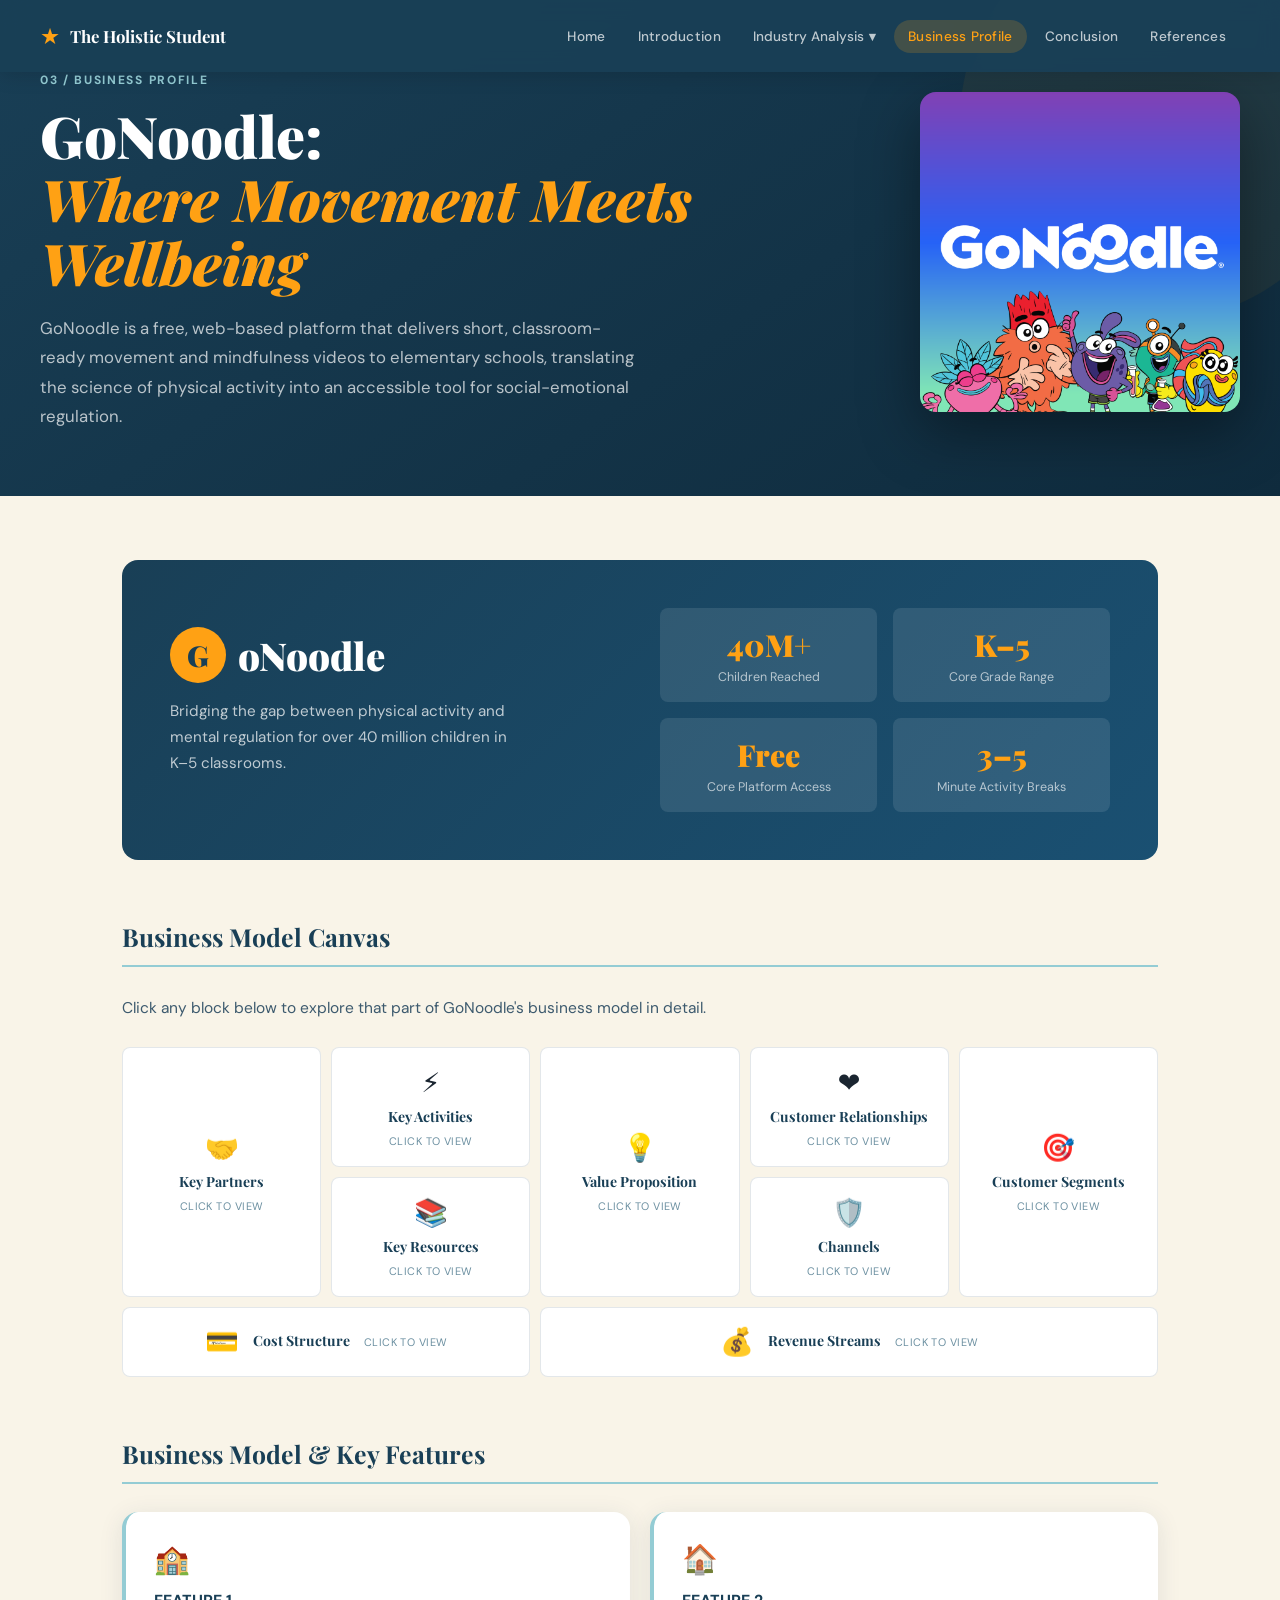
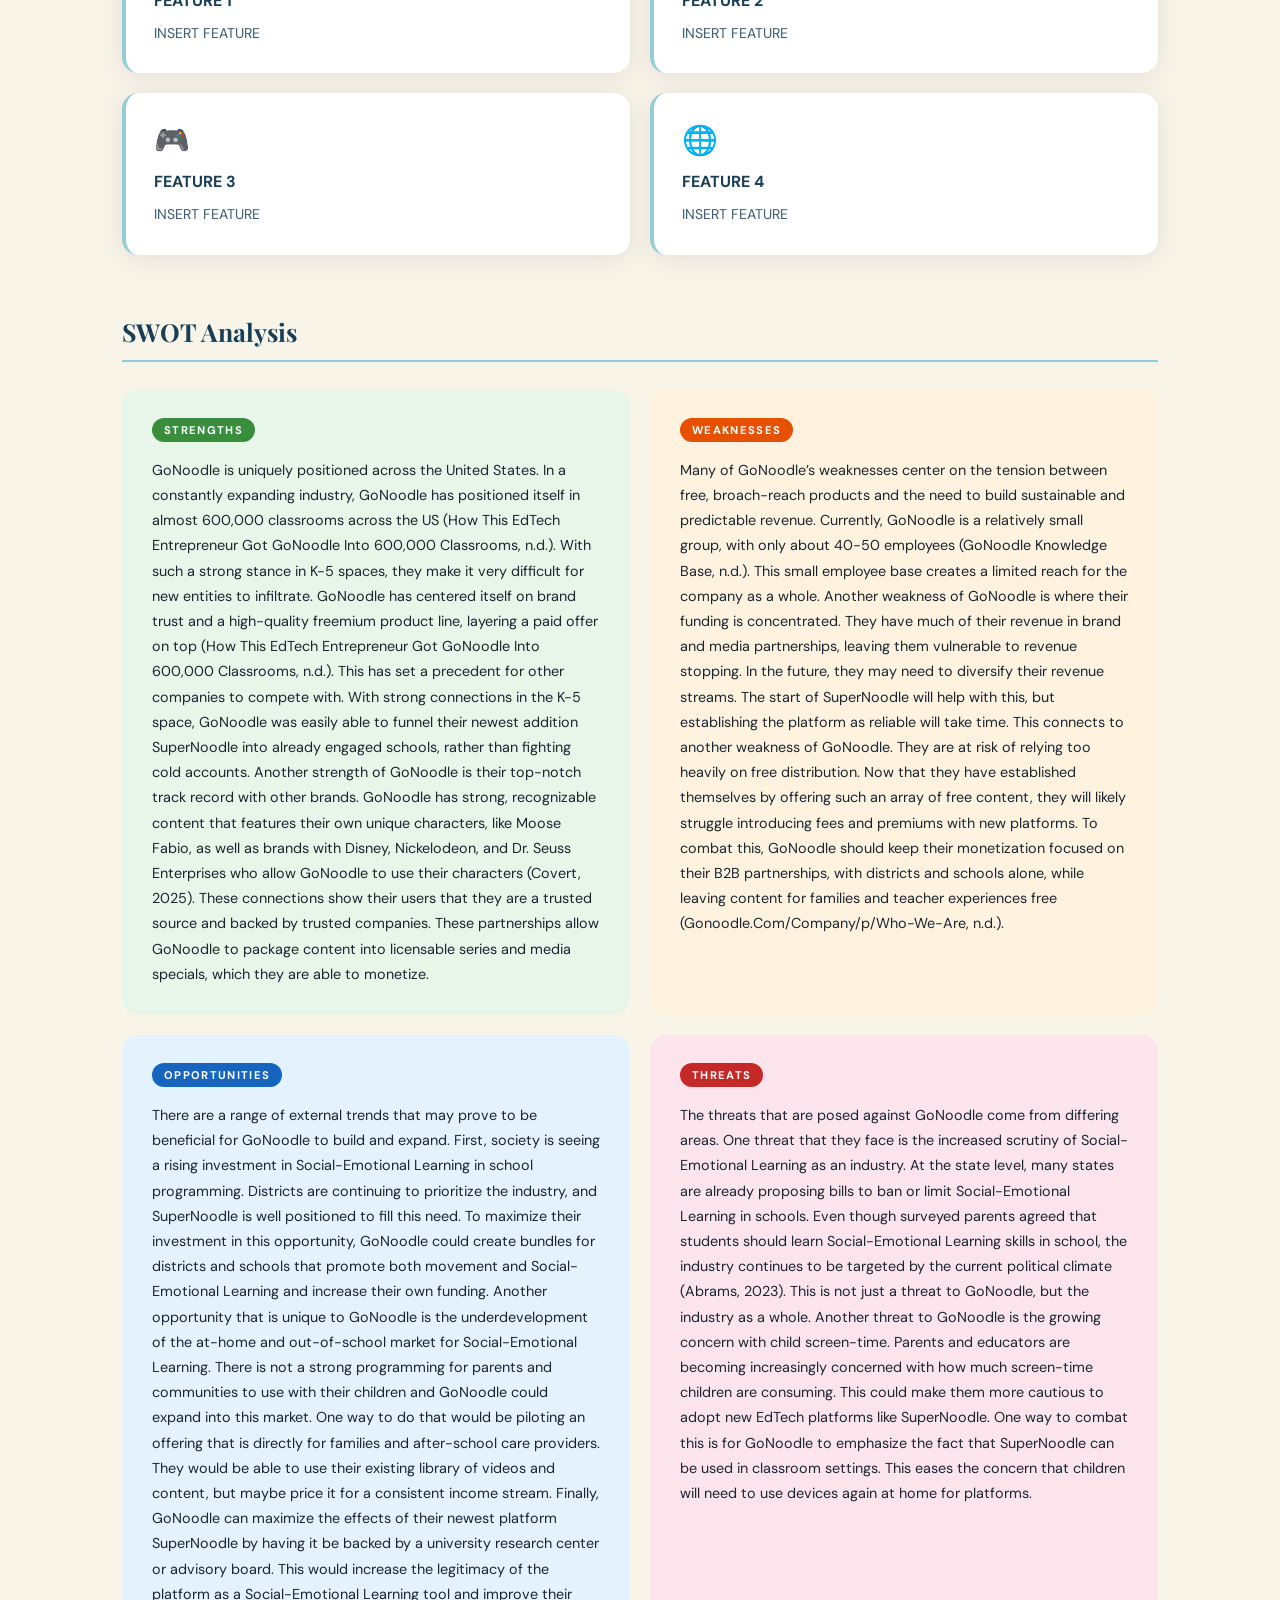
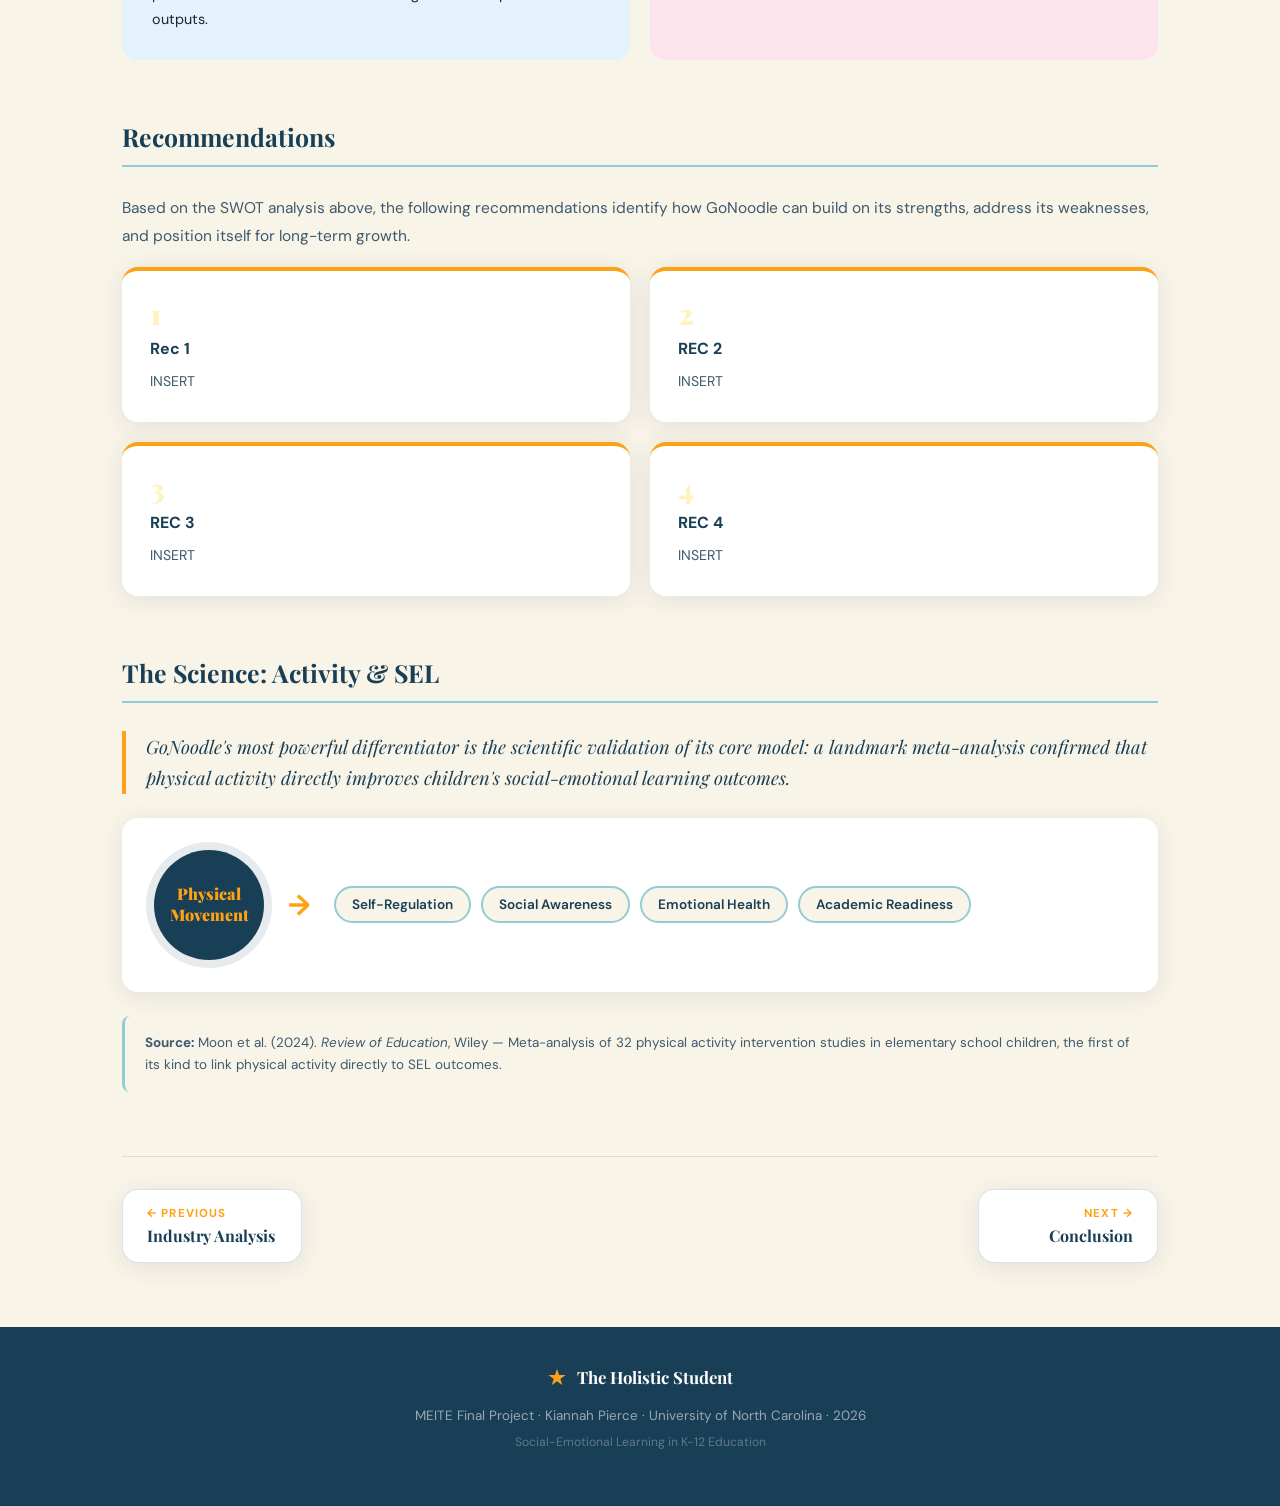
==== business.html @ e66a17e5 "Update business.html" ====
<!DOCTYPE html>
<html lang="en">
<head>
  <meta charset="UTF-8" />
  <meta name="viewport" content="width=device-width, initial-scale=1.0" />
  <title>Business Profile | The Holistic Student</title>
  <link href="https://fonts.googleapis.com/css2?family=Playfair+Display:ital,wght@0,400;0,700;0,900;1,400&family=DM+Sans:wght@300;400;500;600&display=swap" rel="stylesheet" />
  <style>
*,*::before,*::after{box-sizing:border-box;margin:0;padding:0}
:root{
  --navy:#193f56;--gold:#ffa114;--teal:#94ccd4;--cream:#fef2c1;
  --white:#ffffff;--offwhite:#f9f4e8;--dark-text:#1a2530;
  --mid-text:#3d5a6e;--light-text:#6b8fa0;
  --font-display:'Playfair Display',Georgia,serif;
  --font-body:'DM Sans',system-ui,sans-serif;
  --radius:16px;--radius-sm:8px;--nav-h:72px;
  --shadow:0 4px 24px rgba(25,63,86,.10);
  --shadow-lg:0 12px 48px rgba(25,63,86,.18);
}
html{scroll-behavior:smooth}
body{font-family:var(--font-body);color:var(--dark-text);background:var(--offwhite);overflow-x:hidden}
/* NAVBAR */
.navbar{position:fixed;top:0;left:0;right:0;z-index:1000;height:var(--nav-h);display:flex;align-items:center;justify-content:space-between;padding:0 40px;background:rgba(25,63,86,.97);backdrop-filter:blur(10px);box-shadow:0 2px 20px rgba(0,0,0,.15);transition:box-shadow .3s}
.nav-logo{display:flex;align-items:center;gap:10px;text-decoration:none;color:var(--white);flex-shrink:0}
.logo-icon{font-size:1.4rem;color:var(--gold)}
.logo-text{font-family:var(--font-display);font-size:1.05rem;font-weight:700}
.nav-links{list-style:none;display:flex;align-items:center;gap:4px}
.nav-link{display:block;padding:8px 14px;border-radius:50px;color:rgba(255,255,255,.72);text-decoration:none;font-size:.85rem;font-weight:500;letter-spacing:.02em;transition:all .22s;white-space:nowrap}
.nav-link:hover,.nav-link.active{color:var(--gold);background:rgba(255,161,20,.18)}
.hamburger{display:none;flex-direction:column;gap:5px;background:none;border:none;cursor:pointer;padding:4px}
.hamburger span{display:block;width:24px;height:2px;background:var(--white);border-radius:2px;transition:.3s}
/* DROPDOWN */
.nav-item-dropdown{position:relative}
.nav-link-dropdown{display:flex;align-items:center;gap:5px;padding:8px 14px;border-radius:50px;color:rgba(255,255,255,.72);text-decoration:none;font-size:.85rem;font-weight:500;cursor:pointer;transition:all .22s;user-select:none;white-space:nowrap;background:none;border:none;font-family:var(--font-body)}
.nav-link-dropdown:hover,.nav-item-dropdown:hover .nav-link-dropdown,.nav-link-dropdown.active{color:var(--gold);background:rgba(255,161,20,.18)}
.nav-chevron{display:inline-block;font-size:.6rem;transition:transform .25s}
.nav-item-dropdown:hover .nav-chevron,.nav-item-dropdown.open .nav-chevron{transform:rotate(180deg)}
.dropdown-menu{position:absolute;top:calc(100% + 8px);left:50%;transform:translateX(-50%) translateY(-6px);min-width:210px;background:#112d3f;border:1px solid rgba(255,255,255,.1);border-radius:var(--radius);box-shadow:0 16px 40px rgba(0,0,0,.35);padding:8px;opacity:0;visibility:hidden;pointer-events:none;transition:opacity .2s ease,transform .2s ease,visibility .2s;z-index:999}
.nav-item-dropdown:hover .dropdown-menu,.nav-item-dropdown.open .dropdown-menu{opacity:1;visibility:visible;pointer-events:auto;transform:translateX(-50%) translateY(0)}
.dropdown-menu::before{content:'';position:absolute;top:-6px;left:50%;transform:translateX(-50%);border-left:6px solid transparent;border-right:6px solid transparent;border-bottom:6px solid #112d3f}
.dropdown-link{display:flex;align-items:center;gap:10px;padding:10px 14px;border-radius:var(--radius-sm);color:rgba(255,255,255,.75);text-decoration:none;font-size:.84rem;font-weight:500;transition:all .18s}
.dropdown-link:hover,.dropdown-link.active{background:rgba(255,161,20,.15);color:var(--gold)}
.dd-icon{font-size:1rem;width:22px;text-align:center;flex-shrink:0}
.dd-desc{display:block;font-size:.72rem;color:rgba(255,255,255,.4);font-weight:400;margin-top:1px}
.dropdown-overview{border-bottom:1px solid rgba(255,255,255,.08);margin-bottom:4px;padding-bottom:4px}
/* BREADCRUMB & TABS */
.industry-breadcrumb{display:flex;align-items:center;gap:8px;background:rgba(255,255,255,.06);border-bottom:1px solid rgba(255,255,255,.1);padding:10px 40px;font-size:.78rem;color:rgba(255,255,255,.55);flex-wrap:wrap}
.industry-breadcrumb a{color:var(--teal);text-decoration:none;font-weight:500}
.industry-breadcrumb a:hover{color:var(--gold)}
.bc-sep{opacity:.4}.bc-current{color:var(--gold);font-weight:600}
.industry-tabs{background:var(--white);border-bottom:2px solid rgba(25,63,86,.08);padding:0 40px;display:flex;gap:0;overflow-x:auto}
.industry-tab{display:flex;align-items:center;gap:8px;padding:16px 20px;border-bottom:3px solid transparent;color:var(--mid-text);text-decoration:none;font-size:.88rem;font-weight:600;white-space:nowrap;transition:all .2s;margin-bottom:-2px}
.industry-tab:hover{color:var(--navy);border-bottom-color:var(--teal)}
.industry-tab.active{color:var(--navy);border-bottom-color:var(--gold)}
/* PAGE */
.page-wrapper{padding-top:var(--nav-h);min-height:100vh}
.container{max-width:1100px;margin:0 auto;padding:64px 32px}
/* TYPOGRAPHY */
.section-tag{display:inline-block;font-size:.74rem;font-weight:700;letter-spacing:.14em;text-transform:uppercase;color:var(--gold);margin-bottom:14px}
.section-title{font-family:var(--font-display);font-size:clamp(2rem,4vw,3rem);font-weight:900;line-height:1.15;color:var(--navy);margin-bottom:40px}
.section-header{margin-bottom:52px}
.subsection-title{margin:60px 0 28px;padding-bottom:12px;border-bottom:2px solid var(--teal)}
.subsection-title h3{font-family:var(--font-display);font-size:1.55rem;color:var(--navy)}
.lead-text{font-family:var(--font-display);font-size:1.15rem;font-style:italic;color:var(--navy);line-height:1.7;margin-bottom:24px;padding-left:20px;border-left:4px solid var(--gold)}
p{line-height:1.8;color:var(--mid-text);font-size:.97rem;margin-bottom:16px}
p strong{color:var(--navy)}
/* BUTTONS */
.btn{display:inline-block;padding:14px 32px;border-radius:50px;font-size:.9rem;font-weight:600;text-decoration:none;letter-spacing:.04em;transition:all .25s;cursor:pointer;border:none}
.btn-primary{background:var(--gold);color:var(--navy)}
.btn-primary:hover{background:#e8920f;transform:translateY(-2px);box-shadow:0 8px 24px rgba(255,161,20,.35)}
.btn-outline{background:transparent;color:var(--white);border:2px solid rgba(255,255,255,.45)}
.btn-outline:hover{background:rgba(255,255,255,.1);border-color:var(--white)}
/* PAGE HERO */
.page-hero{background:linear-gradient(145deg,var(--navy) 0%,#0f2b3d 100%);padding:72px 40px 64px;position:relative;overflow:hidden}
.page-hero::after{content:'';position:absolute;right:-80px;top:-80px;width:400px;height:400px;border-radius:50%;background:var(--gold);opacity:.06}
.page-hero .hero-inner{max-width:760px;position:relative}
.page-hero .hero-tag{font-size:.75rem;font-weight:700;letter-spacing:.14em;text-transform:uppercase;color:var(--teal);margin-bottom:16px;display:block}
.page-hero h1{font-family:var(--font-display);font-size:clamp(2.2rem,5vw,3.6rem);font-weight:900;color:var(--white);line-height:1.1;margin-bottom:20px}
.page-hero h1 em{color:var(--gold);font-style:italic}
.page-hero p{font-size:1.05rem;color:rgba(255,255,255,.7);line-height:1.75;max-width:600px;margin-bottom:0}
/* PAGE NAV */
.page-nav{display:flex;justify-content:space-between;align-items:center;border-top:1px solid rgba(25,63,86,.12);padding:32px 0 0;margin-top:64px;gap:16px;flex-wrap:wrap}
.page-nav-btn{display:flex;flex-direction:column;text-decoration:none;color:var(--navy);padding:16px 24px;border-radius:var(--radius);border:1px solid rgba(25,63,86,.15);background:var(--white);transition:all .25s;min-width:180px;box-shadow:var(--shadow)}
.page-nav-btn:hover{background:var(--cream);border-color:var(--gold);transform:translateY(-2px)}
.page-nav-btn.next{align-items:flex-end}
.page-nav-label{font-size:.72rem;font-weight:700;letter-spacing:.1em;text-transform:uppercase;color:var(--gold);margin-bottom:4px}
.page-nav-title{font-family:var(--font-display);font-size:1rem;font-weight:700;color:var(--navy)}
/* FOOTER */
.footer{background:var(--navy);padding:36px 32px;text-align:center;margin-top:auto}
.footer-inner{max-width:600px;margin:0 auto}
.footer-caption{font-size:.84rem;color:rgba(255,255,255,.55);margin-bottom:4px}
.footer-sub{font-size:.76rem;color:rgba(255,255,255,.3)}
/* ANIMATIONS */
.fade-in{opacity:0;transform:translateY(24px);transition:opacity .55s ease,transform .55s ease}
.fade-in.visible{opacity:1;transform:translateY(0)}
/* RESPONSIVE NAV */
@media(max-width:680px){
  .navbar{padding:0 20px}
  .nav-links{display:none;flex-direction:column;position:fixed;top:var(--nav-h);left:0;right:0;background:var(--navy);padding:16px;gap:4px;box-shadow:0 8px 24px rgba(0,0,0,.3)}
  .nav-links.open{display:flex}
  .nav-link{padding:12px 16px;border-radius:var(--radius-sm)}
  .hamburger{display:flex}
  .dropdown-menu{position:static;transform:none!important;opacity:1;visibility:visible;pointer-events:auto;background:rgba(255,255,255,.06);border:none;box-shadow:none;border-radius:var(--radius-sm);padding:4px 0 4px 12px;margin:4px 0;display:none}
  .dropdown-menu::before{display:none}
  .nav-item-dropdown.open .dropdown-menu{display:block}
  .nav-link-dropdown{width:100%;border-radius:var(--radius-sm);padding:12px 16px;justify-content:space-between}
  .page-hero{padding:48px 24px}
  .container{padding:40px 20px}
  .industry-breadcrumb{padding:10px 20px}
  .industry-tabs{padding:0 20px}
}

/* BUSINESS PROFILE STYLES */
.profile-banner{background:linear-gradient(135deg,var(--navy),#1a5072);border-radius:var(--radius);padding:48px;display:grid;grid-template-columns:1fr 1fr;gap:40px;align-items:center;margin-bottom:16px;color:var(--white)}
.gn-logo{display:flex;align-items:center;font-family:var(--font-display);font-size:2.4rem;font-weight:900;margin-bottom:16px}
.gn-c{width:56px;height:56px;border-radius:50%;background:var(--gold);color:var(--navy);display:flex;align-items:center;justify-content:center;font-size:1.8rem;margin-right:12px}
.profile-tag{font-size:.95rem;color:rgba(255,255,255,.72);line-height:1.7;max-width:340px}
.pm-grid{display:grid;grid-template-columns:1fr 1fr;gap:16px}
.pm-item{background:rgba(255,255,255,.1);border-radius:var(--radius-sm);padding:16px 20px;text-align:center}
.pm-val{display:block;font-family:var(--font-display);font-size:1.9rem;font-weight:900;color:var(--gold)}
.pm-lbl{font-size:.78rem;color:rgba(255,255,255,.65)}
.feat-grid{display:grid;grid-template-columns:repeat(2,1fr);gap:20px}
.feat-card{background:var(--white);border-radius:var(--radius);padding:28px;box-shadow:var(--shadow);border-left:4px solid var(--teal);transition:all .3s}
.feat-card:hover{border-left-color:var(--gold);transform:translateX(4px);box-shadow:var(--shadow-lg)}
.fc-icon{font-size:1.8rem;margin-bottom:12px}
.feat-card h4{font-size:1rem;font-weight:700;color:var(--navy);margin-bottom:10px}
.feat-card p{font-size:.88rem;color:var(--mid-text);line-height:1.75;margin:0}
.swot-grid{display:grid;grid-template-columns:repeat(2,1fr);gap:20px}
.swot-card{border-radius:var(--radius);padding:28px 30px;transition:all .3s}
.swot-card:hover{transform:translateY(-4px);box-shadow:var(--shadow-lg)}
.swot-badge{display:inline-block;font-size:.7rem;font-weight:700;letter-spacing:.12em;text-transform:uppercase;padding:5px 12px;border-radius:20px;margin-bottom:16px}
.sw-s{background:#e8f5e9}.sw-s .swot-badge{background:#388e3c;color:#fff}
.sw-w{background:#fff3e0}.sw-w .swot-badge{background:#e65100;color:#fff}
.sw-o{background:#e3f2fd}.sw-o .swot-badge{background:#1565c0;color:#fff}
.sw-t{background:#fce4ec}.sw-t .swot-badge{background:#c62828;color:#fff}
.swot-text{font-size:.9rem;color:var(--dark-text);line-height:1.75;margin:0}
.comp-wrap{overflow-x:auto;border-radius:var(--radius);box-shadow:var(--shadow)}
.comp-table{width:100%;border-collapse:collapse;background:var(--white)}
.comp-table thead{background:var(--navy);color:var(--white)}
.comp-table th{padding:15px 18px;text-align:left;font-size:.78rem;font-weight:600;letter-spacing:.05em;text-transform:uppercase}
.comp-table td{padding:13px 18px;font-size:.87rem;color:var(--dark-text);border-bottom:1px solid #eee}
.comp-table tbody tr:hover{background:var(--offwhite)}
.row-hl{background:#fffbea!important;border-left:4px solid var(--gold)}
.row-hl td{font-weight:500}
.sci-diag{display:flex;align-items:center;gap:24px;background:var(--white);border-radius:var(--radius);padding:32px;box-shadow:var(--shadow);margin:24px 0;flex-wrap:wrap}
.sd-center{background:var(--navy);color:var(--gold);font-family:var(--font-display);font-weight:900;font-size:1rem;text-align:center;line-height:1.3;width:110px;height:110px;border-radius:50%;display:flex;align-items:center;justify-content:center;flex-shrink:0;box-shadow:0 0 0 8px rgba(25,63,86,.1)}
.sd-arrow{font-size:1.8rem;color:var(--gold);font-weight:700}
.sd-outcomes{display:flex;flex-wrap:wrap;gap:10px}
.sd-outcome{background:var(--offwhite);border:2px solid var(--teal);border-radius:50px;padding:8px 16px;font-size:.85rem;font-weight:600;color:var(--navy)}
.research-cite{background:var(--offwhite);border-radius:var(--radius-sm);padding:16px 20px;font-size:.84rem;color:var(--mid-text);line-height:1.65;border-left:3px solid var(--teal)}

/* BUSINESS MODEL CANVAS */
.bmc-grid{display:grid;grid-template-columns:repeat(5,1fr);grid-template-rows:repeat(3,auto);gap:10px;margin:24px 0 20px}
.bmc-cell{background:var(--white);border:1.5px solid rgba(25,63,86,.12);border-radius:var(--radius-sm);padding:16px 12px;cursor:pointer;display:flex;flex-direction:column;align-items:center;justify-content:center;text-align:center;gap:8px;min-height:120px;transition:all .2s}
.bmc-cell:hover{border-color:var(--teal);transform:translateY(-2px);box-shadow:var(--shadow)}
.bmc-cell.bmc-active{border:2px solid var(--gold);background:var(--cream)}
.bmc-icon{font-size:1.7rem}
.bmc-title{font-family:var(--font-display);font-size:.88rem;font-weight:700;color:var(--navy);line-height:1.3}
.bmc-hint{font-size:.68rem;color:var(--light-text);text-transform:uppercase;letter-spacing:.04em}
.bmc-wide{flex-direction:row;gap:14px;min-height:70px}
.bmc-detail-box{display:none;margin:8px 0 8px;padding:28px 32px;background:var(--offwhite);border-radius:var(--radius);border-left:4px solid var(--gold)}
.bmc-detail-box.bmc-open{display:block}
.bmc-detail-hdr{display:flex;align-items:center;gap:12px;margin-bottom:14px}
.bmc-detail-icon{font-size:1.5rem}
.bmc-detail-title{font-family:var(--font-display);font-size:1.15rem;font-weight:700;color:var(--navy)}
.bmc-detail-list{margin:0;padding-left:1.2rem;font-size:.9rem;line-height:1.8;color:var(--mid-text)}
.bmc-detail-list li{margin-bottom:6px}

@media(max-width:900px){
  .profile-banner,.feat-grid,.swot-grid{grid-template-columns:1fr}
  .pm-grid{grid-template-columns:repeat(2,1fr)}
  .bmc-grid{grid-template-columns:repeat(2,1fr);grid-template-rows:auto}
  .bmc-cell,.bmc-cell[style]{grid-row:auto!important;grid-column:auto!important}
  .bmc-wide{grid-column:span 2!important;flex-direction:column}
}
@media(max-width:680px){
  .bmc-detail-box{padding:20px 22px}
}
   /* RECOMMENDATIONS */
.rec-grid{display:grid;grid-template-columns:repeat(2,1fr);gap:20px}
.rec-card{background:var(--white);border-radius:var(--radius);padding:28px;box-shadow:var(--shadow);border-top:4px solid var(--gold);transition:all .3s}
.rec-card:hover{transform:translateY(-4px);box-shadow:var(--shadow-lg)}
.rec-num{font-family:var(--font-display);font-size:1.8rem;font-weight:900;color:var(--cream);line-height:1;margin-bottom:10px}
.rec-card h4{font-size:1rem;font-weight:700;color:var(--navy);margin-bottom:10px}
.rec-card p{font-size:.88rem;color:var(--mid-text);line-height:1.75;margin:0}

@media(max-width:900px){.rec-grid{grid-template-columns:1fr}} 
/* PAGE HERO IMAGE */
.page-hero{
  display:flex;
  align-items:center;
  justify-content:space-between;
  gap:40px;
  flex-wrap:wrap;
}
.page-hero .hero-inner{flex:1;min-width:280px}
.hero-image{
  flex-shrink:0;
  width:320px;
  position:relative;
  z-index:1;
}
.hero-image img{
  width:100%;
  height:auto;
  border-radius:var(--radius);
  box-shadow:0 20px 60px rgba(0,0,0,.4);
  display:block;
}

@media(max-width:900px){
  .page-hero{flex-direction:column;text-align:center}
  .hero-image{width:260px}
}
@media(max-width:680px){
  .hero-image{width:200px}
}
  </style>
</head>
<body>
  <nav class="navbar" id="navbar">
    <a href="index.html" class="nav-logo"><span class="logo-icon">&#9733;</span><span class="logo-text">The Holistic Student</span></a>
    <button class="hamburger" id="hamburger" aria-label="Toggle menu"><span></span><span></span><span></span></button>
    <ul class="nav-links" id="nav-links">
      <li><a href="index.html" class="nav-link ">Home</a></li>
      <li><a href="introduction.html" class="nav-link ">Introduction</a></li>
      <li class="nav-item-dropdown" id="industryDropdown">
        <button class="nav-link-dropdown " aria-expanded="false" aria-haspopup="true">Industry Analysis <span class="nav-chevron">&#9660;</span></button>
        <ul class="dropdown-menu" role="menu">
          <li class="dropdown-overview"><a href="industry.html" class="dropdown-link " role="menuitem"><span class="dd-icon">&#128203;</span><span class="dd-label">Overview<span class="dd-desc">Industry at a glance</span></span></a></li>
          <li><a href="industry-timeline.html" class="dropdown-link " role="menuitem"><span class="dd-icon">&#128197;</span><span class="dd-label">Timeline<span class="dd-desc">History of SEL</span></span></a></li>
          <li><a href="industry-trends.html" class="dropdown-link " role="menuitem"><span class="dd-icon">&#128200;</span><span class="dd-label">Trends<span class="dd-desc">Current market forces</span></span></a></li>
          <li><a href="industry-future.html" class="dropdown-link " role="menuitem"><span class="dd-icon">&#128301;</span><span class="dd-label">Future Predictions<span class="dd-desc">Where SEL is heading</span></span></a></li>
          <li><a href="industry-entities.html" class="dropdown-link " role="menuitem"><span class="dd-icon">&#127942;</span><span class="dd-label">High Performing Entities<span class="dd-desc">Major players in the field</span></span></a></li>
        </ul>
      </li>
      <li><a href="business.html" class="nav-link active">Business Profile</a></li>
      <li><a href="conclusion.html" class="nav-link ">Conclusion</a></li>
      <li><a href="references.html" class="nav-link ">References</a></li>
    </ul>
  </nav>

 <header class="page-hero">
      <div class="hero-inner">
        <span class="hero-tag">03 / Business Profile</span>
        <h1>GoNoodle:<br /><em>Where Movement Meets Wellbeing</em></h1>
        <p>GoNoodle is a free, web-based platform that delivers short, classroom-ready movement and mindfulness videos to elementary schools, translating the science of physical activity into an accessible tool for social-emotional regulation.</p>
      </div>
      <div class="hero-image">
        <img src="gonoodle.png" alt="GoNoodle platform screenshot" />
      </div>
    </header>

    <main class="container">

      <div class="profile-banner fade-in">
        <div>
          <div class="gn-logo"><div class="gn-c">G</div>oNoodle</div>
          <p class="profile-tag">Bridging the gap between physical activity and mental regulation for over 40 million children in K&ndash;5 classrooms.</p>
        </div>
        <div class="pm-grid stagger-parent">
          <div class="pm-item"><span class="pm-val">40M+</span><span class="pm-lbl">Children Reached</span></div>
          <div class="pm-item"><span class="pm-val">K&ndash;5</span><span class="pm-lbl">Core Grade Range</span></div>
          <div class="pm-item"><span class="pm-val">Free</span><span class="pm-lbl">Core Platform Access</span></div>
          <div class="pm-item"><span class="pm-val">3&ndash;5</span><span class="pm-lbl">Minute Activity Breaks</span></div>
        </div>
      </div>

      <!-- BUSINESS MODEL CANVAS -->
      <div class="subsection-title fade-in"><h3>Business Model Canvas</h3></div>
      <p class="fade-in">Click any block below to explore that part of GoNoodle's business model in detail.</p>

      <div class="bmc-grid fade-in">
        <div class="bmc-cell" data-key="partners" style="grid-row: 1 / 3; grid-column: 1;">
          <div class="bmc-icon">&#129309;</div>
          <div class="bmc-title">Key Partners</div>
          <div class="bmc-hint">Click to view</div>
        </div>
        <div class="bmc-cell" data-key="activities" style="grid-row: 1; grid-column: 2;">
          <div class="bmc-icon">&#9889;</div>
          <div class="bmc-title">Key Activities</div>
          <div class="bmc-hint">Click to view</div>
        </div>
        <div class="bmc-cell" data-key="value" style="grid-row: 1 / 3; grid-column: 3;">
          <div class="bmc-icon">&#128161;</div>
          <div class="bmc-title">Value Proposition</div>
          <div class="bmc-hint">Click to view</div>
        </div>
        <div class="bmc-cell" data-key="relationships" style="grid-row: 1; grid-column: 4;">
          <div class="bmc-icon">&#10084;&#65039;</div>
          <div class="bmc-title">Customer Relationships</div>
          <div class="bmc-hint">Click to view</div>
        </div>
        <div class="bmc-cell" data-key="segments" style="grid-row: 1 / 3; grid-column: 5;">
          <div class="bmc-icon">&#127919;</div>
          <div class="bmc-title">Customer Segments</div>
          <div class="bmc-hint">Click to view</div>
        </div>
        <div class="bmc-cell" data-key="resources" style="grid-row: 2; grid-column: 2;">
          <div class="bmc-icon">&#128218;</div>
          <div class="bmc-title">Key Resources</div>
          <div class="bmc-hint">Click to view</div>
        </div>
        <div class="bmc-cell" data-key="channels" style="grid-row: 2; grid-column: 4;">
          <div class="bmc-icon">&#128737;&#65039;</div>
          <div class="bmc-title">Channels</div>
          <div class="bmc-hint">Click to view</div>
        </div>
        <div class="bmc-cell bmc-wide" data-key="costs" style="grid-row: 3; grid-column: 1 / 3;">
          <div class="bmc-icon">&#128179;</div>
          <div class="bmc-title">Cost Structure</div>
          <div class="bmc-hint">Click to view</div>
        </div>
        <div class="bmc-cell bmc-wide" data-key="revenue" style="grid-row: 3; grid-column: 3 / 6;">
          <div class="bmc-icon">&#128176;</div>
          <div class="bmc-title">Revenue Streams</div>
          <div class="bmc-hint">Click to view</div>
        </div>
      </div>

      <div id="bmc-detail" class="bmc-detail-box">
        <div class="bmc-detail-hdr">
          <span id="bmc-detail-icon" class="bmc-detail-icon"></span>
          <span id="bmc-detail-title" class="bmc-detail-title"></span>
        </div>
        <ul id="bmc-detail-list" class="bmc-detail-list"></ul>
      </div>

      <!-- KEY FEATURES -->
      <div class="subsection-title fade-in"><h3>Business Model &amp; Key Features</h3></div>
      <div class="feat-grid stagger-parent fade-in">
        <div class="feat-card">
          <div class="fc-icon">&#127979;</div>
          <h4>FEATURE 1</h4>
          <p>INSERT FEATURE</p>
        </div>
        <div class="feat-card">
          <div class="fc-icon">&#127968;</div>
          <h4>FEATURE 2</h4>
          <p>INSERT FEATURE</p>
        </div>
        <div class="feat-card">
          <div class="fc-icon">&#127918;</div>
          <h4>FEATURE 3</h4>
          <p>INSERT FEATURE</p>
        </div>
        <div class="feat-card">
          <div class="fc-icon">&#127760;</div>
          <h4>FEATURE 4</h4>
          <p>INSERT FEATURE</p>
        </div>
      </div>

   <!-- SWOT -->
      <div class="subsection-title fade-in"><h3>SWOT Analysis</h3></div>
      <div class="swot-grid stagger-parent">
        <div class="swot-card sw-s">
          <div class="swot-badge">Strengths</div>
          <p class="swot-text">GoNoodle is uniquely positioned across the United States. In a constantly expanding industry, GoNoodle has positioned itself in almost 600,000 classrooms across the US (How This EdTech Entrepreneur Got GoNoodle Into 600,000 Classrooms, n.d.). With such a strong stance in K-5 spaces, they make it very difficult for new entities to infiltrate. GoNoodle has centered itself on brand trust and a high-quality freemium product line, layering a paid offer on top (How This EdTech Entrepreneur Got GoNoodle Into 600,000 Classrooms, n.d.). This has set a precedent for other companies to compete with. With strong connections in the K-5 space, GoNoodle was easily able to funnel their newest addition SuperNoodle into already engaged schools, rather than fighting cold accounts. 
Another strength of GoNoodle is their top-notch track record with other brands. GoNoodle has strong, recognizable content that features their own unique characters, like Moose Fabio, as well as brands with Disney, Nickelodeon, and Dr. Seuss Enterprises who allow GoNoodle to use their characters (Covert, 2025). These connections show their users that they are a trusted source and backed by trusted companies. These partnerships allow GoNoodle to package content into licensable series and media specials, which they are able to monetize. </p>
        </div>
        <div class="swot-card sw-w">
          <div class="swot-badge">Weaknesses</div>
          <p class="swot-text">Many of GoNoodle’s weaknesses center on the tension between free, broach-reach products and the need to build sustainable and predictable revenue. Currently, GoNoodle is a relatively small group, with only about 40-50 employees (GoNoodle Knowledge Base, n.d.). This small employee base creates a limited reach for the company as a whole. Another weakness of GoNoodle is where their funding is concentrated. They have much of their revenue in brand and media partnerships, leaving them vulnerable to revenue stopping. In the future, they may need to diversify their revenue streams. The start of SuperNoodle will help with this, but establishing the platform as reliable will take time. This connects to another weakness of GoNoodle. They are at risk of relying too heavily on free distribution. Now that they have established themselves by offering such an array of free content, they will likely struggle introducing fees and premiums with new platforms. To combat this, GoNoodle should keep their monetization focused on their B2B partnerships, with districts and schools alone, while leaving content for families and teacher experiences free (Gonoodle.Com/Company/p/Who-We-Are, n.d.).</p>
        </div>
        <div class="swot-card sw-o">
          <div class="swot-badge">Opportunities</div>
          <p class="swot-text">There are a range of external trends that may prove to be beneficial for GoNoodle to build and expand. First, society is seeing a rising investment in Social-Emotional Learning in school programming. Districts are continuing to prioritize the industry, and SuperNoodle is well positioned to fill this need. To maximize their investment in this opportunity, GoNoodle could create bundles for districts and schools that promote both movement and Social-Emotional Learning and increase their own funding. Another opportunity that is unique to GoNoodle is the underdevelopment of the at-home and out-of-school market for Social-Emotional Learning. There is not a strong programming for parents and communities to use with their children and GoNoodle could expand into this market. One way to do that would be piloting an offering that is directly for families and after-school care providers. They would be able to use their existing library of videos and content, but maybe price it for a consistent income stream. Finally, GoNoodle can maximize the effects of their newest platform SuperNoodle by having it be backed by a university research center or advisory board. This would increase the legitimacy of the platform as a Social-Emotional Learning tool and improve their outputs. </p>
        </div>
        <div class="swot-card sw-t">
          <div class="swot-badge">Threats</div>
          <p class="swot-text">The threats that are posed against GoNoodle come from differing areas. One threat that they face is the increased scrutiny of Social-Emotional Learning as an industry. At the state level, many states are already proposing bills to ban or limit Social-Emotional Learning in schools. Even though surveyed parents agreed that students should learn Social-Emotional Learning skills in school, the industry continues to be targeted by the current political climate (Abrams, 2023). This is not just a threat to GoNoodle, but the industry as a whole. Another threat to GoNoodle is the growing concern with child screen-time. Parents and educators are becoming increasingly concerned with how much screen-time children are consuming. This could make them more cautious to adopt new EdTech platforms like SuperNoodle. One way to combat this is for GoNoodle to emphasize the fact that SuperNoodle can be used in classroom settings. This eases the concern that children will need to use devices again at home for platforms. 
</p>
        </div>
      </div>

     <!-- RECOMMENDATIONS -->
      <div class="subsection-title fade-in"><h3>Recommendations</h3></div>
      <p class="fade-in">Based on the SWOT analysis above, the following recommendations identify how GoNoodle can build on its strengths, address its weaknesses, and position itself for long-term growth.</p>

      <div class="rec-grid stagger-parent fade-in">
        <div class="rec-card">
          <div class="rec-num">1</div>
          <h4>Rec 1</h4>
          <p>INSERT</p>
        </div>
        <div class="rec-card">
          <div class="rec-num">2</div>
          <h4>REC 2</h4>
          <p>INSERT</p>
        </div>
        <div class="rec-card">
          <div class="rec-num">3</div>
          <h4>REC 3</h4>
          <p>INSERT</p>
        </div>
        <div class="rec-card">
          <div class="rec-num">4</div>
          <h4>REC 4</h4>
          <p>INSERT</p>
        </div>
      </div>

      <!-- SCIENCE -->
      <div class="subsection-title fade-in"><h3>The Science: Activity &amp; SEL</h3></div>
      <div class="fade-in">
        <p class="lead-text">GoNoodle's most powerful differentiator is the scientific validation of its core model: a landmark meta-analysis confirmed that physical activity directly improves children's social-emotional learning outcomes.</p>
        <div class="sci-diag stagger-parent">
          <div class="sd-center">Physical<br/>Movement</div>
          <div class="sd-arrow">&rarr;</div>
          <div class="sd-outcomes">
            <div class="sd-outcome">Self-Regulation</div>
            <div class="sd-outcome">Social Awareness</div>
            <div class="sd-outcome">Emotional Health</div>
            <div class="sd-outcome">Academic Readiness</div>
          </div>
        </div>
        <div class="research-cite"><strong>Source:</strong> Moon et al. (2024). <em>Review of Education</em>, Wiley &mdash; Meta-analysis of 32 physical activity intervention studies in elementary school children, the first of its kind to link physical activity directly to SEL outcomes.</div>
      </div>

      <nav class="page-nav">
        <a href="industry.html" class="page-nav-btn prev"><span class="page-nav-label">&larr; Previous</span><span class="page-nav-title">Industry Analysis</span></a>
        <a href="conclusion.html" class="page-nav-btn next"><span class="page-nav-label">Next &rarr;</span><span class="page-nav-title">Conclusion</span></a>
      </nav>

    </main>
  </div>

  <footer class="footer">
    <div class="footer-inner">
      <a href="index.html" class="nav-logo" style="justify-content:center;margin-bottom:12px;"><span class="logo-icon">&#9733;</span><span class="logo-text">The Holistic Student</span></a>
      <p class="footer-caption">MEITE Final Project &middot; Kiannah Pierce &middot; University of North Carolina &middot; 2026</p>
      <p class="footer-sub">Social-Emotional Learning in K-12 Education</p>
    </div>
  </footer>

<script>(function(){
  // Active nav link
  const path=window.location.pathname.split('/').pop()||'index.html';
  document.querySelectorAll('.nav-link').forEach(l=>{if((l.getAttribute('href')||'').split('/').pop()===path)l.classList.add('active')});
  // Hamburger
  const hb=document.getElementById('hamburger'),nm=document.getElementById('nav-links');
  if(hb&&nm){
    hb.addEventListener('click',()=>nm.classList.toggle('open'));
    document.addEventListener('click',e=>{if(!hb.contains(e.target)&&!nm.contains(e.target))nm.classList.remove('open')});
  }
  // Navbar shadow
  const nb=document.getElementById('navbar');
  if(nb)window.addEventListener('scroll',()=>{nb.style.boxShadow=window.scrollY>20?'0 4px 32px rgba(0,0,0,.28)':'0 2px 20px rgba(0,0,0,.15)';},{passive:true});
  // Fade-in observer
  const fadeObs=new IntersectionObserver(entries=>{entries.forEach(e=>{if(e.isIntersecting){const d=e.target.dataset.delay||0;setTimeout(()=>e.target.classList.add('visible'),+d);fadeObs.unobserve(e.target);}});},{threshold:.12});
  document.querySelectorAll('.fade-in').forEach(el=>fadeObs.observe(el));
  // Timeline (unused here but kept for consistency)
  document.querySelectorAll('.timeline-item').forEach((item,i)=>{
    item.style.cssText='opacity:0;transform:translateX(-20px);transition:opacity .5s ease,transform .5s ease';
    const o=new IntersectionObserver(([e])=>{if(e.isIntersecting){setTimeout(()=>{item.style.opacity='1';item.style.transform='translateX(0)';},(i%5)*80);o.unobserve(item);}},{threshold:.15});
    o.observe(item);
  });
  // Stagger children
  document.querySelectorAll('.stagger-parent').forEach(parent=>{
    Array.from(parent.children).forEach((child,i)=>{
      child.style.cssText=`opacity:0;transform:translateY(20px);transition:opacity .45s ease ${i*100}ms,transform .45s ease ${i*100}ms`;
      const o=new IntersectionObserver(([e])=>{if(e.isIntersecting){child.style.opacity='1';child.style.transform='translateY(0)';o.unobserve(child);}},{threshold:.1});
      o.observe(child);
    });
  });
  // Dropdown
  const dd=document.getElementById('industryDropdown');
  if(dd){
    const btn=dd.querySelector('.nav-link-dropdown'),menu=dd.querySelector('.dropdown-menu');
    btn.addEventListener('click',e=>{const open=dd.classList.toggle('open');btn.setAttribute('aria-expanded',open);e.stopPropagation();});
    document.addEventListener('click',e=>{if(!dd.contains(e.target)){dd.classList.remove('open');btn.setAttribute('aria-expanded','false');}});
    btn.addEventListener('keydown',e=>{
      if(e.key==='Enter'||e.key===' '){e.preventDefault();const open=dd.classList.toggle('open');btn.setAttribute('aria-expanded',open);if(open)menu.querySelector('.dropdown-link')?.focus();}
      if(e.key==='Escape'){dd.classList.remove('open');btn.setAttribute('aria-expanded','false');btn.focus();}
    });
    menu.addEventListener('keydown',e=>{
      const links=Array.from(menu.querySelectorAll('.dropdown-link')),idx=links.indexOf(document.activeElement);
      if(e.key==='ArrowDown'){e.preventDefault();links[(idx+1)%links.length]?.focus();}
      if(e.key==='ArrowUp'){e.preventDefault();links[(idx-1+links.length)%links.length]?.focus();}
      if(e.key==='Escape'){dd.classList.remove('open');btn.setAttribute('aria-expanded','false');btn.focus();}
    });
    menu.querySelectorAll('.dropdown-link').forEach(l=>l.addEventListener('click',()=>{dd.classList.remove('open');btn.setAttribute('aria-expanded','false');document.getElementById('nav-links')?.classList.remove('open');}));
  }
  // Business Model Canvas
  const bmcData = {
    partners: { icon: '&#129309;', title: 'Key Partners', items: [
      'GoNoodle has a few key partners. The first key partner that they rely on is brands and media partnerships for revenue. They partner with brands like Disney, Dr. Seuss Enterprise, Nickelodeon, and even Great Wolf Lodge. They also partner with school districts and individual classroom teachers who adopt the platform at no direct cost. The CASEL and Social-Emotional Learning researchers are important partners for GoNoodle to align their content with. Finally, education nonprofits, physical-activity advocates, and EdTech distributors are all partners for GoNoodle.'
    ]},
    activities: { icon: '&#9889;', title: 'Key Activities', items: [
      'GoNoodle produces short, classroom-ready movement and mindfulness videos that align with the CASEL 5 framework. They maintain a free platform that allows for connection across groups. Finally, they partner with researchers to validate their approach of movement-based Social-Emotional Learning. '
    ]},
    value: { icon: '&#128161;', title: 'Value Proposition', items: [
      'GoNoodle brings free, research-backed content that helps improve Social-Emotional Learning outcomes to their customers. They have content that requires zero preparation and span a range of time to deploy. Their content is scientifically validated and also can extend to at-home practice.'
    ]},
    relationships: { icon: '&#10084;&#65039;', title: 'Customer Relationships', items: [
      'Many of their customers are able to serve themselves on GoNoodle’s platform. With so much of their content being free, they can sign up and use it easily. GoNoodle offers emails and social media content to keep their users engaged with new releases. Also, they engage with customers through rewards and characters on their site.'
    ]},
    segments: { icon: '&#127919;', title: 'Customer Segments', items: [
      'They have a few different customer segments that they engage in. GoNoodle is aimed toward K-8 teachers that are seeking engaging content, movement breaks, and Social-Emotional Learning for their students. They target district leaders that are looking to implement Social-Emotional Learning initiatives in their schools. Finally, GoNoodle is a low-cost solution to evidence-based learning so many schools look to them for programming.'
    ]},
    resources: { icon: '&#128218;', title: 'Key Resources', items: [
      'GoNoodle has a few key resources that allow for their company to run smoothly. Their first key resource is a library of original movement and mindfulness videos that people access for their children and students. Another key resource they have is their brand recognition and platform. They have a unique and recognizable design that their customers rely on and trust.'
    ]},
    channels: { icon: '&#128737;&#65039;', title: 'Channels', items: [
      'GoNoodle can be used on their app or on the web. They rely on word-of-mouth between teachers to gain recommendations. They have some district-level partnerships and may make appearances at conferences. In order to reach families, they rely heavily on classroom teacher recommendations, but they are not overly engaged on their site with families.'
    ]},
    costs: { icon: '&#128179;', title: 'Cost Structure', items: [
      'To produce their content, GoNoodle has to consider the cost of video creation, music licensing, and the animation and talent to design content. They also have costs for platform engineering and hosting the site. Additionally, they have to consider the cost of marketing, branding and partnerships, and community management.'
    ]},
    revenue: { icon: '&#128176;', title: 'Revenue Streams', items: [
      'Since their platform hosts a large freemium model, GoNoodle has to be strategic about where their revenue is coming from. First, they use advertising through ads on their platform. They also have a GoNoodle Plus feature and SuperNoodle which are subscriptions for expanded content. They also have partnerships for licensing and branding that bring money in for them.'
    ]}
  };
  const bmcCells = document.querySelectorAll('.bmc-cell');
  const bmcDetail = document.getElementById('bmc-detail');
  const bmcIcon = document.getElementById('bmc-detail-icon');
  const bmcTitle = document.getElementById('bmc-detail-title');
  const bmcList = document.getElementById('bmc-detail-list');
  bmcCells.forEach(cell => {
    cell.addEventListener('click', () => {
      const key = cell.dataset.key;
      const entry = bmcData[key];
      const wasActive = cell.classList.contains('bmc-active');
      bmcCells.forEach(c => c.classList.remove('bmc-active'));
      if (wasActive) { bmcDetail.classList.remove('bmc-open'); return; }
      cell.classList.add('bmc-active');
      bmcIcon.innerHTML = entry.icon;
      bmcTitle.textContent = entry.title;
      bmcList.innerHTML = entry.items.map(i => '<li>' + i + '</li>').join('');
      bmcDetail.classList.add('bmc-open');
      bmcDetail.scrollIntoView({behavior:'smooth', block:'nearest'});
    });
  });
})();
</script>
</body>
</html>
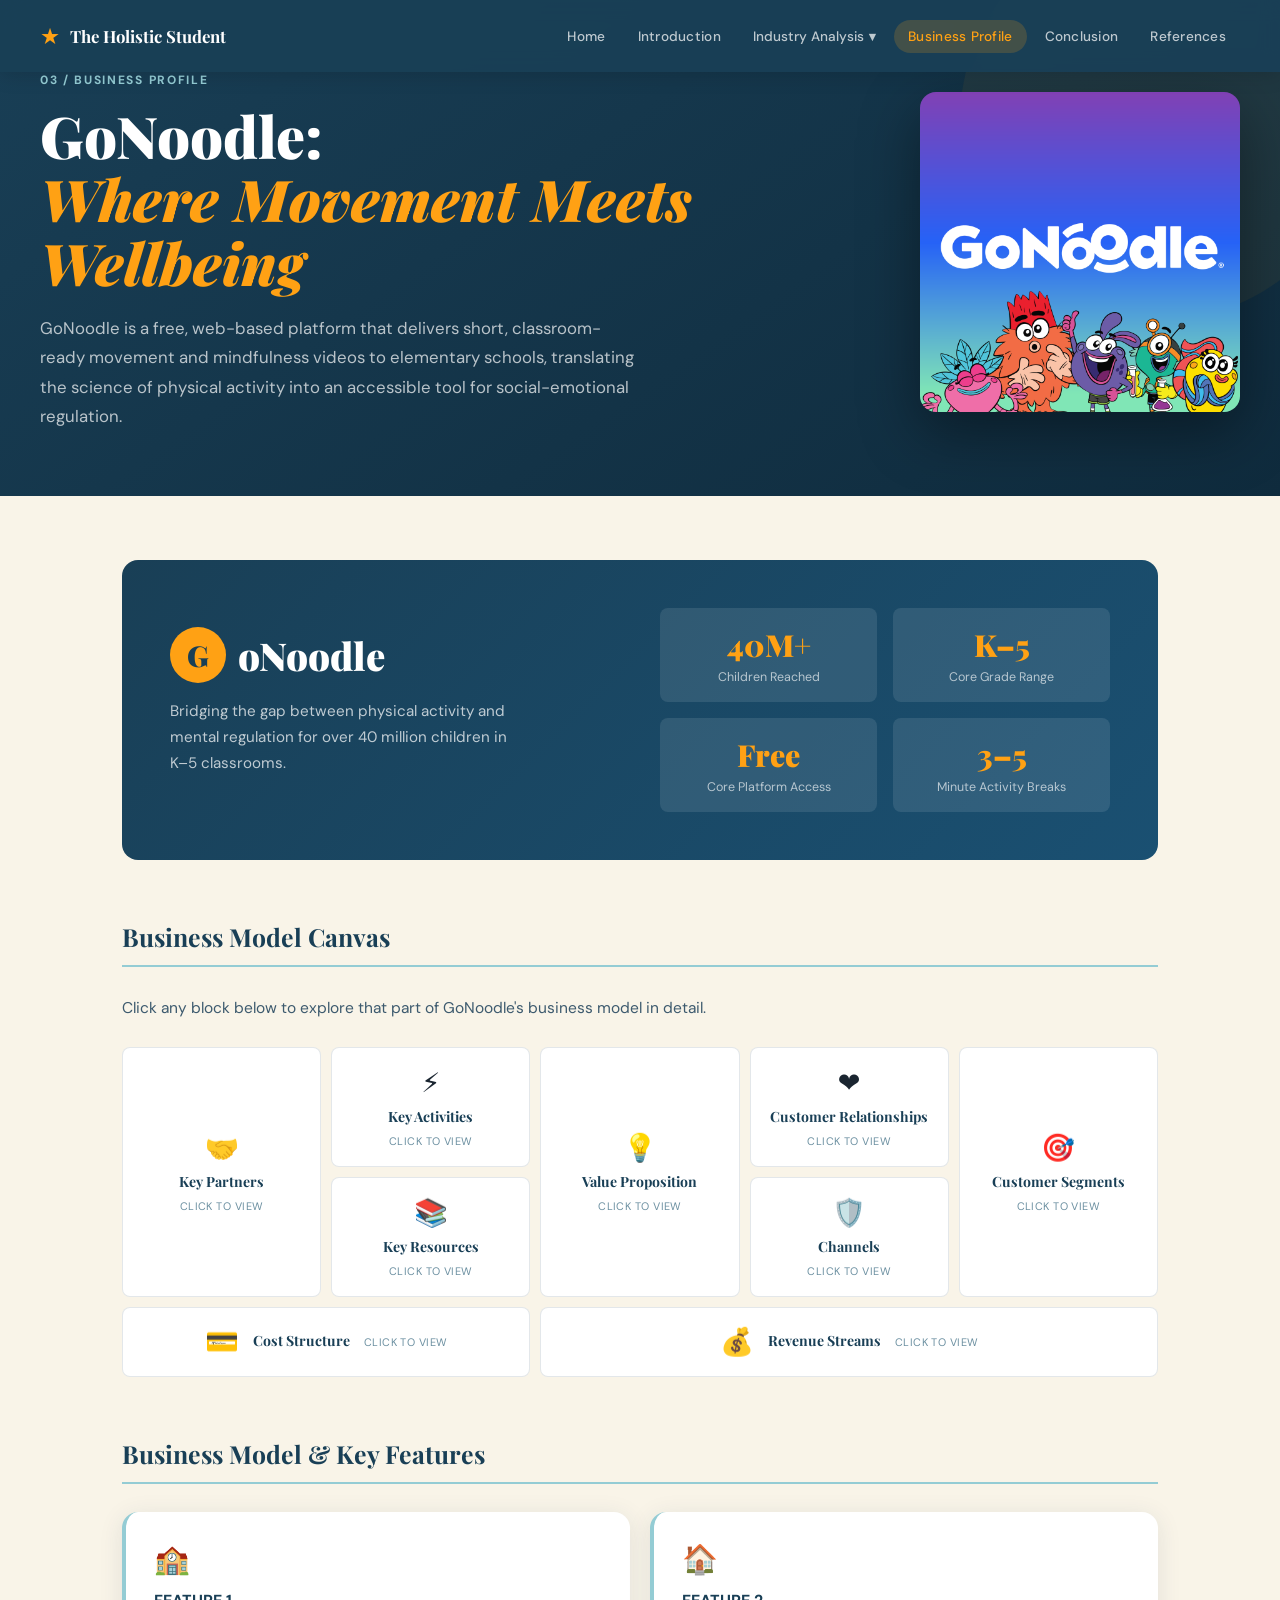
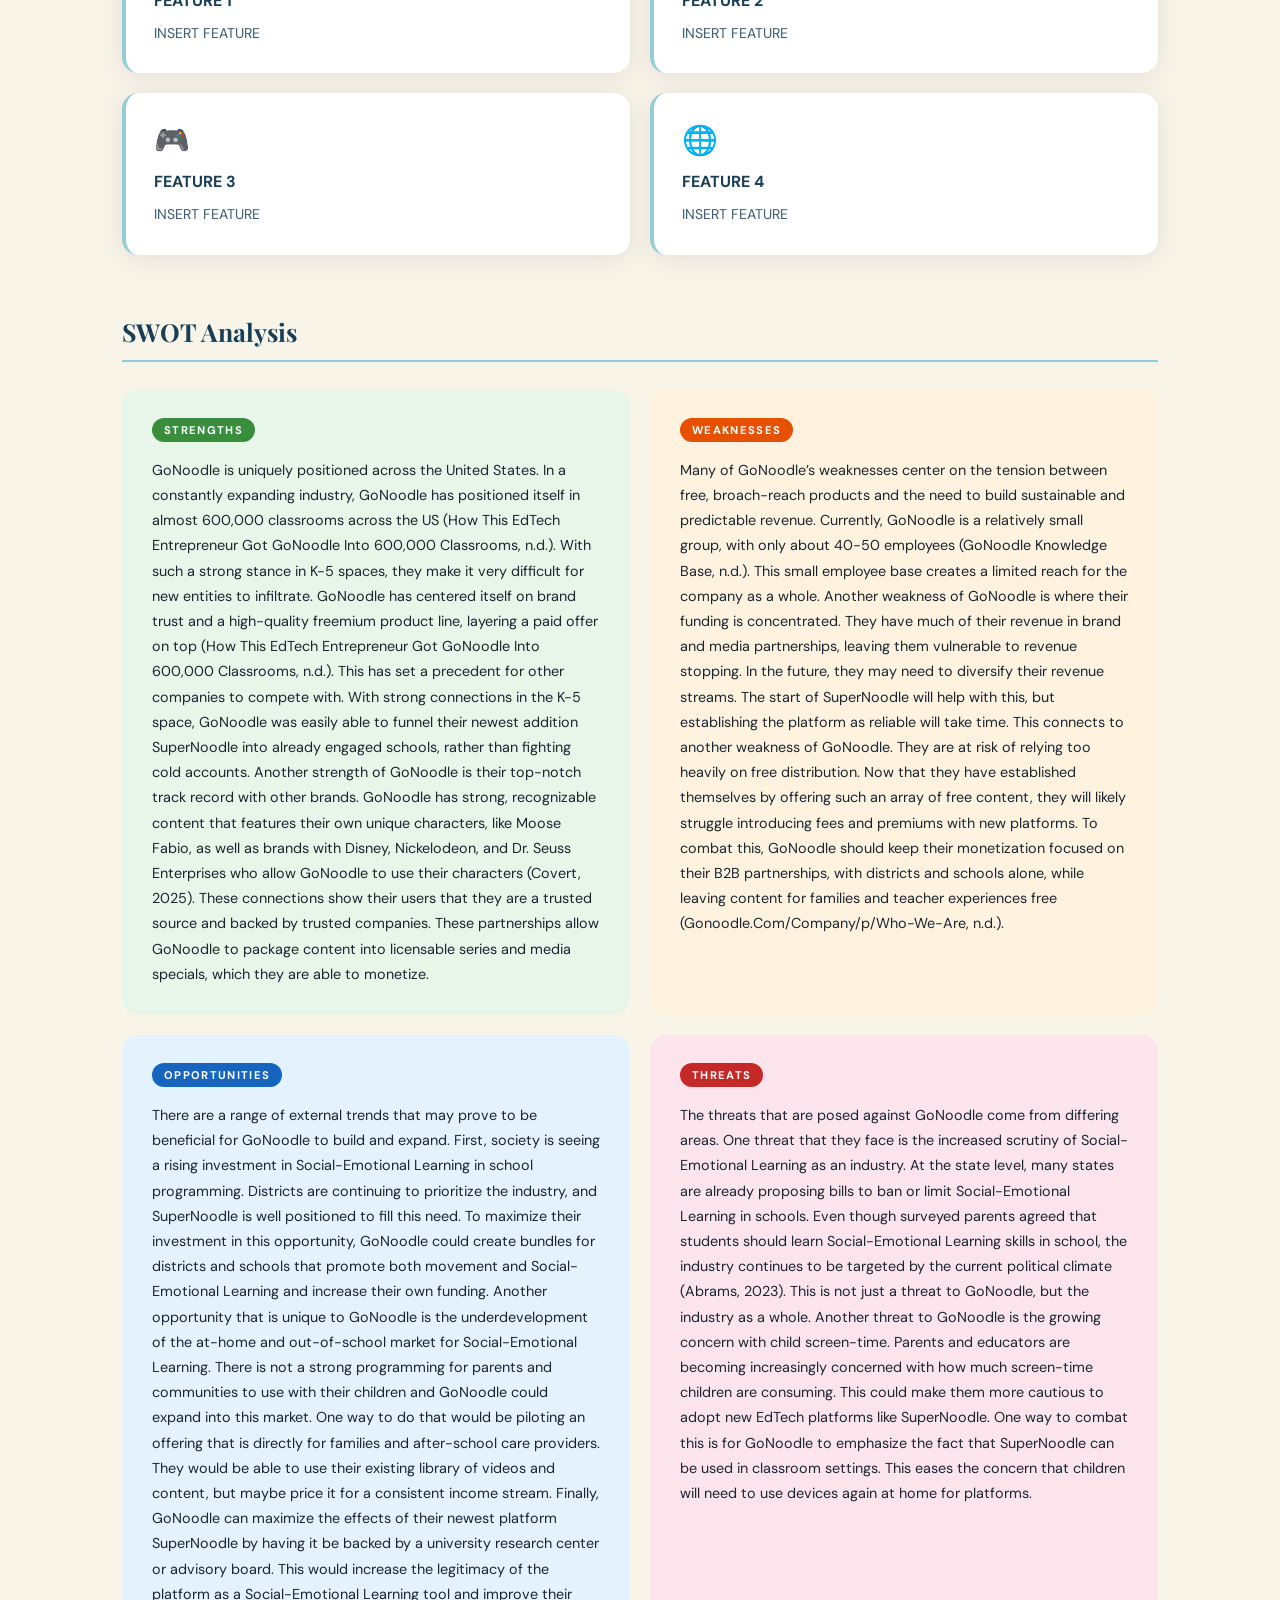
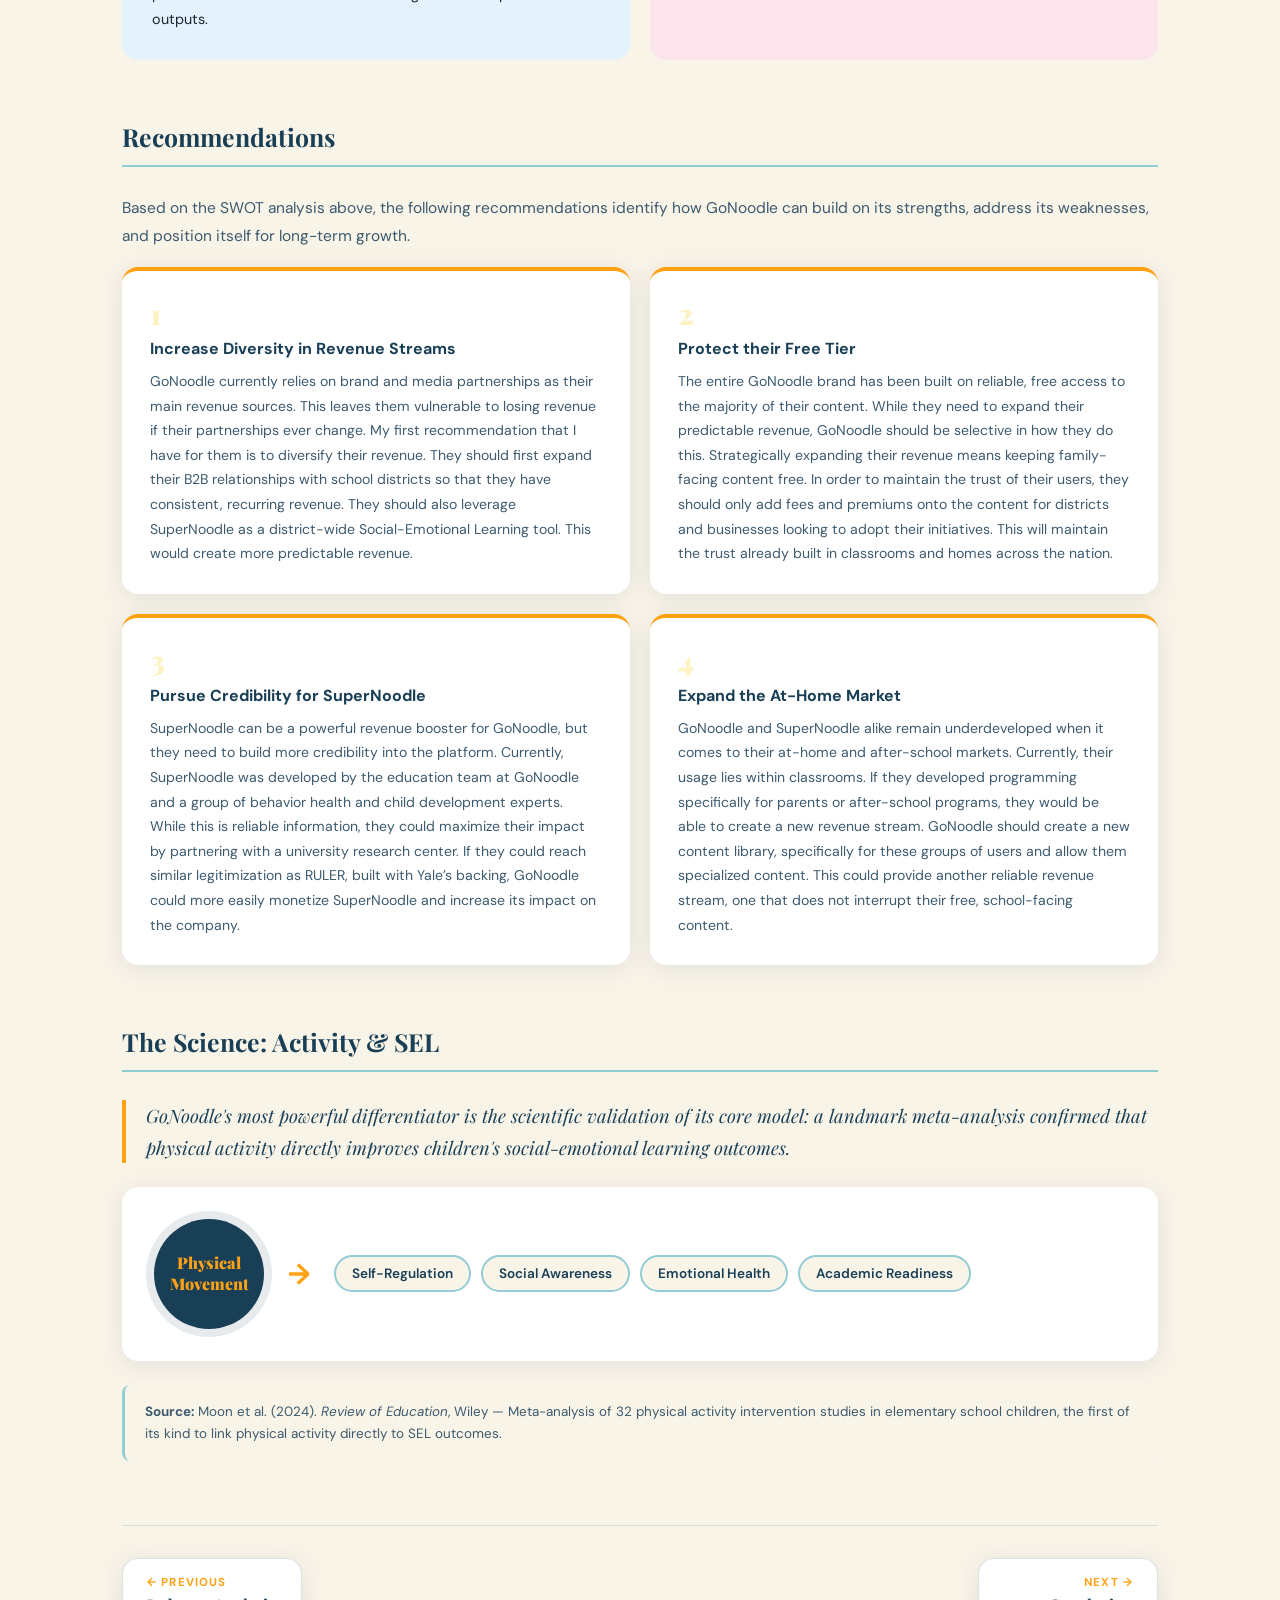
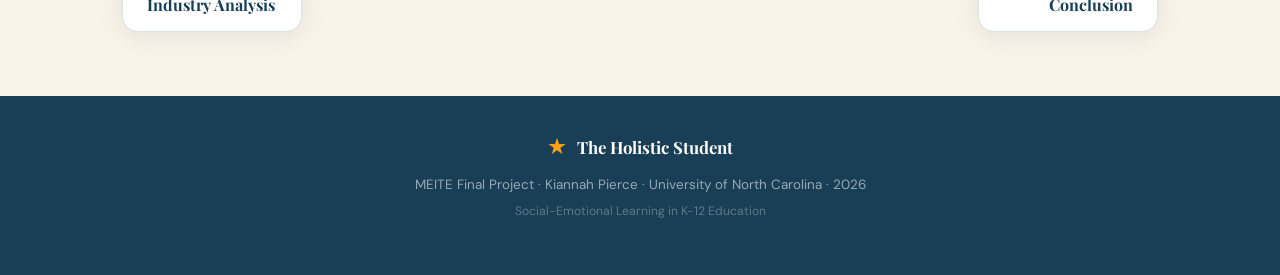
==== commit 242ad428: "Update business.html update recs" ====
--- a/business.html
+++ b/business.html
@@ -381,23 +381,23 @@
       <div class="rec-grid stagger-parent fade-in">
         <div class="rec-card">
           <div class="rec-num">1</div>
-          <h4>Rec 1</h4>
-          <p>INSERT</p>
+          <h4>Increase Diversity in Revenue Streams</h4>
+          <p>GoNoodle currently relies on brand and media partnerships as their main revenue sources. This leaves them vulnerable to losing revenue if their partnerships ever change. My first recommendation that I have for them is to diversify their revenue. They should first expand their B2B relationships with school districts so that they have consistent, recurring revenue. They should also leverage SuperNoodle as a district-wide Social-Emotional Learning tool. This would create more predictable revenue. </p>
         </div>
         <div class="rec-card">
           <div class="rec-num">2</div>
-          <h4>REC 2</h4>
-          <p>INSERT</p>
+          <h4>Protect their Free Tier</h4>
+          <p>The entire GoNoodle brand has been built on reliable, free access to the majority of their content. While they need to expand their predictable revenue, GoNoodle should be selective in how they do this. Strategically expanding their revenue means keeping family-facing content free. In order to maintain the trust of their users, they should only add fees and premiums onto the content for districts and businesses looking to adopt their initiatives. This will maintain the trust already built in classrooms and homes across the nation. </p>
         </div>
         <div class="rec-card">
           <div class="rec-num">3</div>
-          <h4>REC 3</h4>
-          <p>INSERT</p>
+          <h4>Pursue Credibility for SuperNoodle</h4>
+          <p>SuperNoodle can be a powerful revenue booster for GoNoodle, but they need to build more credibility into the platform. Currently, SuperNoodle was developed by the education team at GoNoodle and a group of behavior health and child development experts. While this is reliable information, they could maximize their impact by partnering with a university research center. If they could reach similar legitimization as RULER, built with Yale’s backing, GoNoodle could more easily monetize SuperNoodle and increase its impact on the company. </p>
         </div>
         <div class="rec-card">
           <div class="rec-num">4</div>
-          <h4>REC 4</h4>
-          <p>INSERT</p>
+          <h4>Expand the At-Home Market</h4>
+          <p>GoNoodle and SuperNoodle alike remain underdeveloped when it comes to their at-home and after-school markets. Currently, their usage lies within classrooms. If they developed programming specifically for parents or after-school programs, they would be able to create a new revenue stream. GoNoodle should create a new content library, specifically for these groups of users and allow them specialized content. This could provide another reliable revenue stream, one that does not interrupt their free, school-facing content.</p>
         </div>
       </div>
 
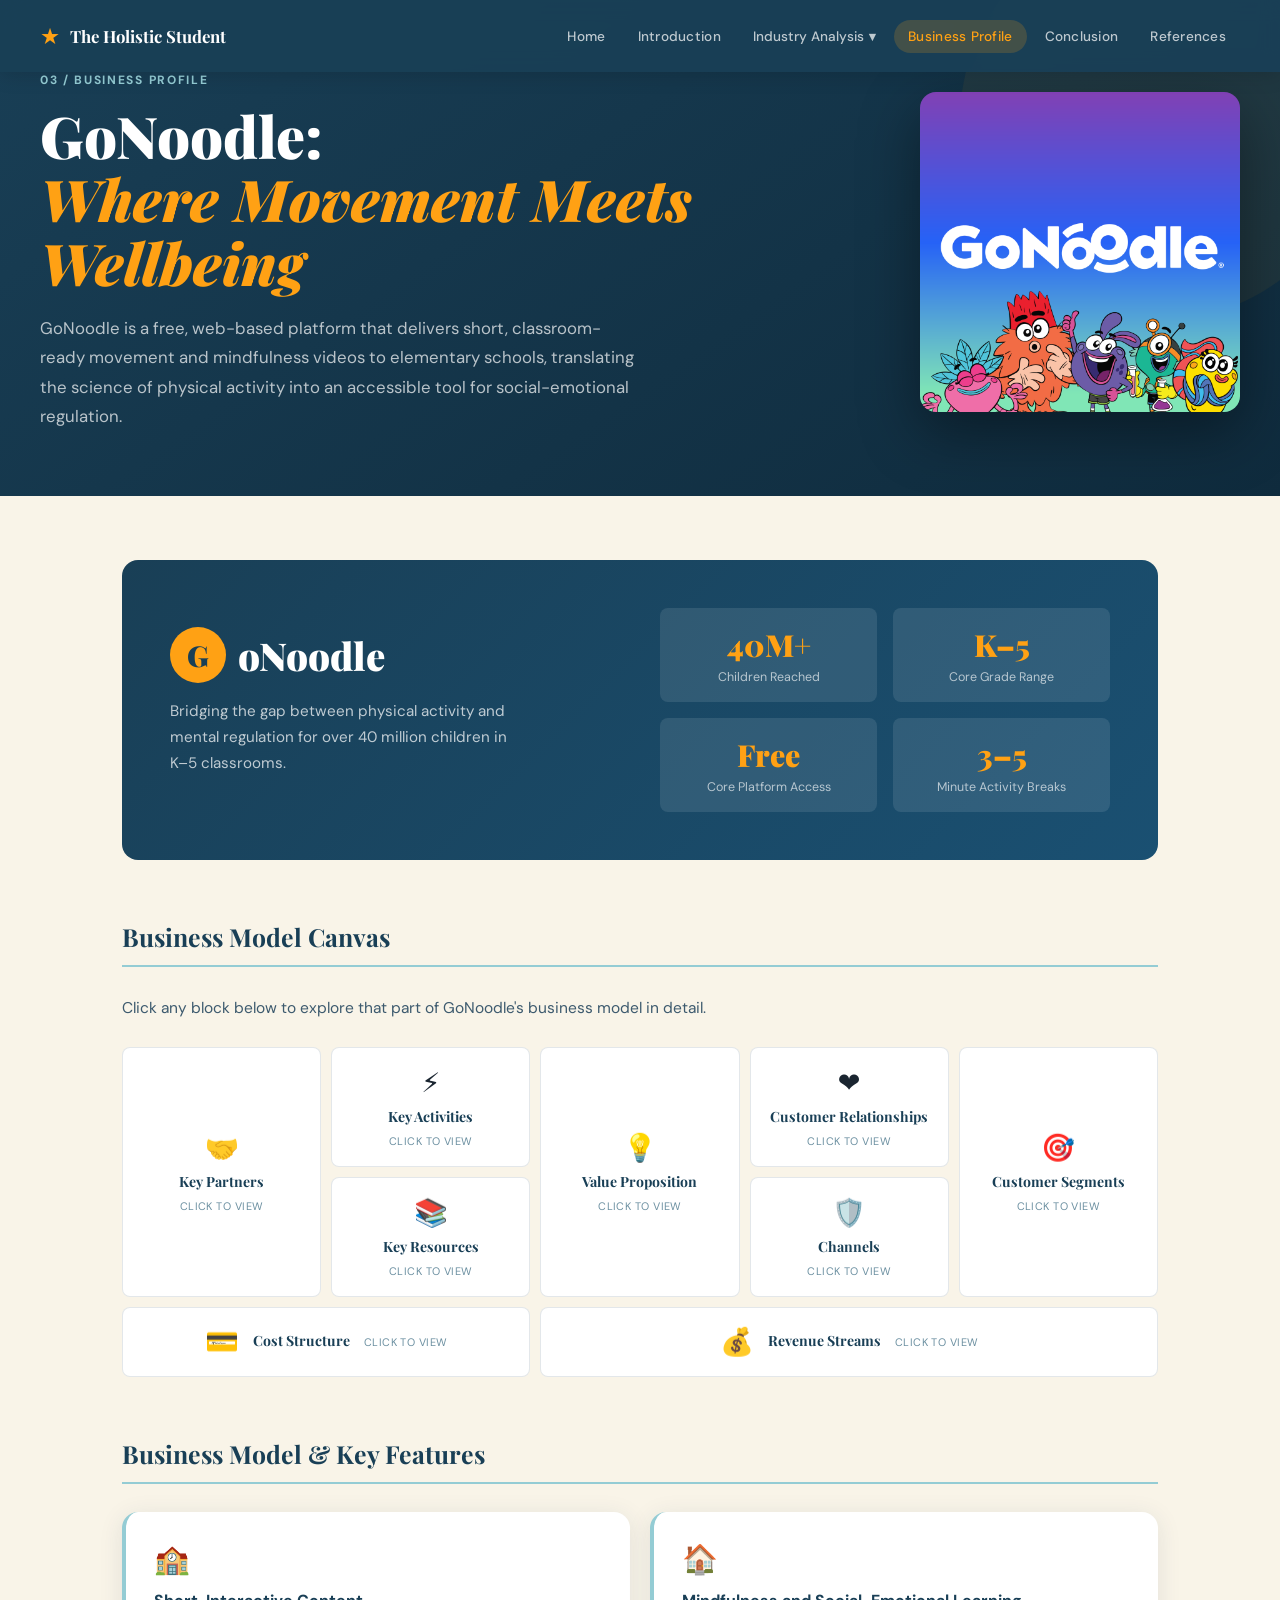
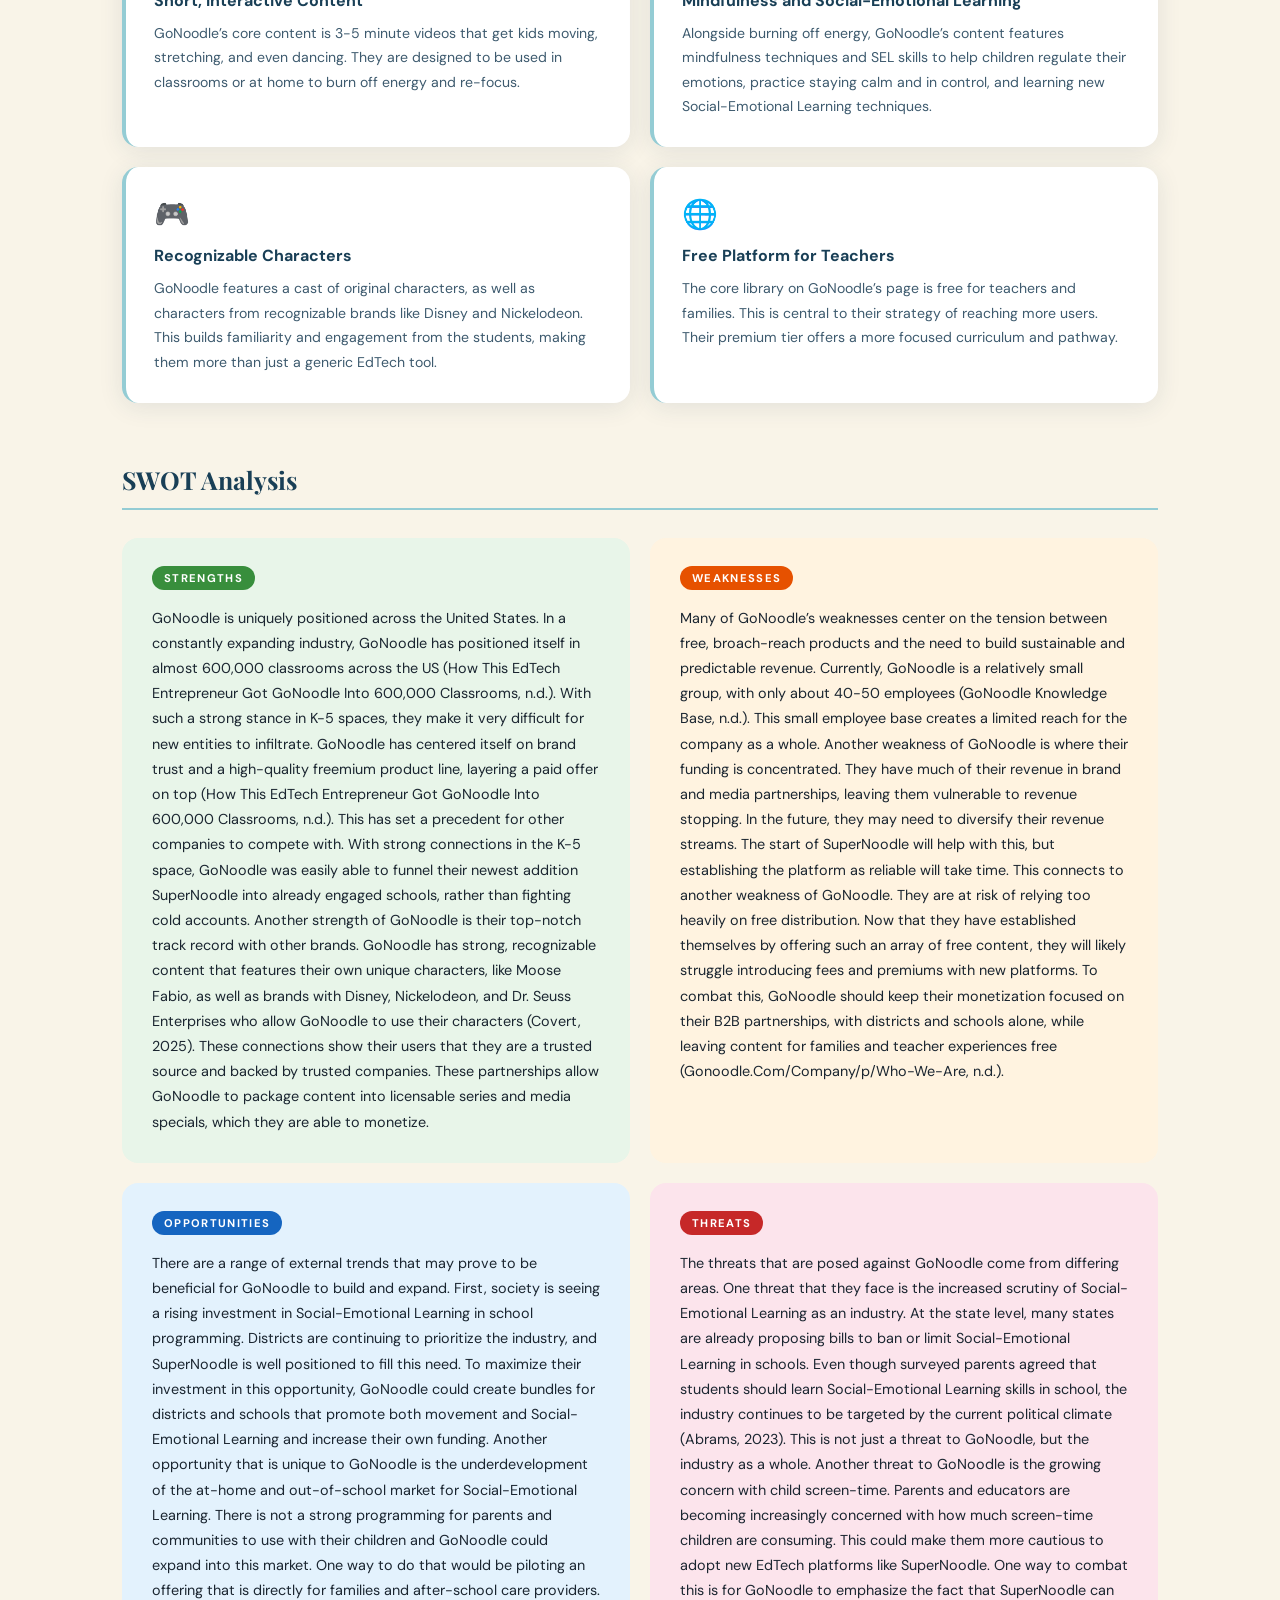
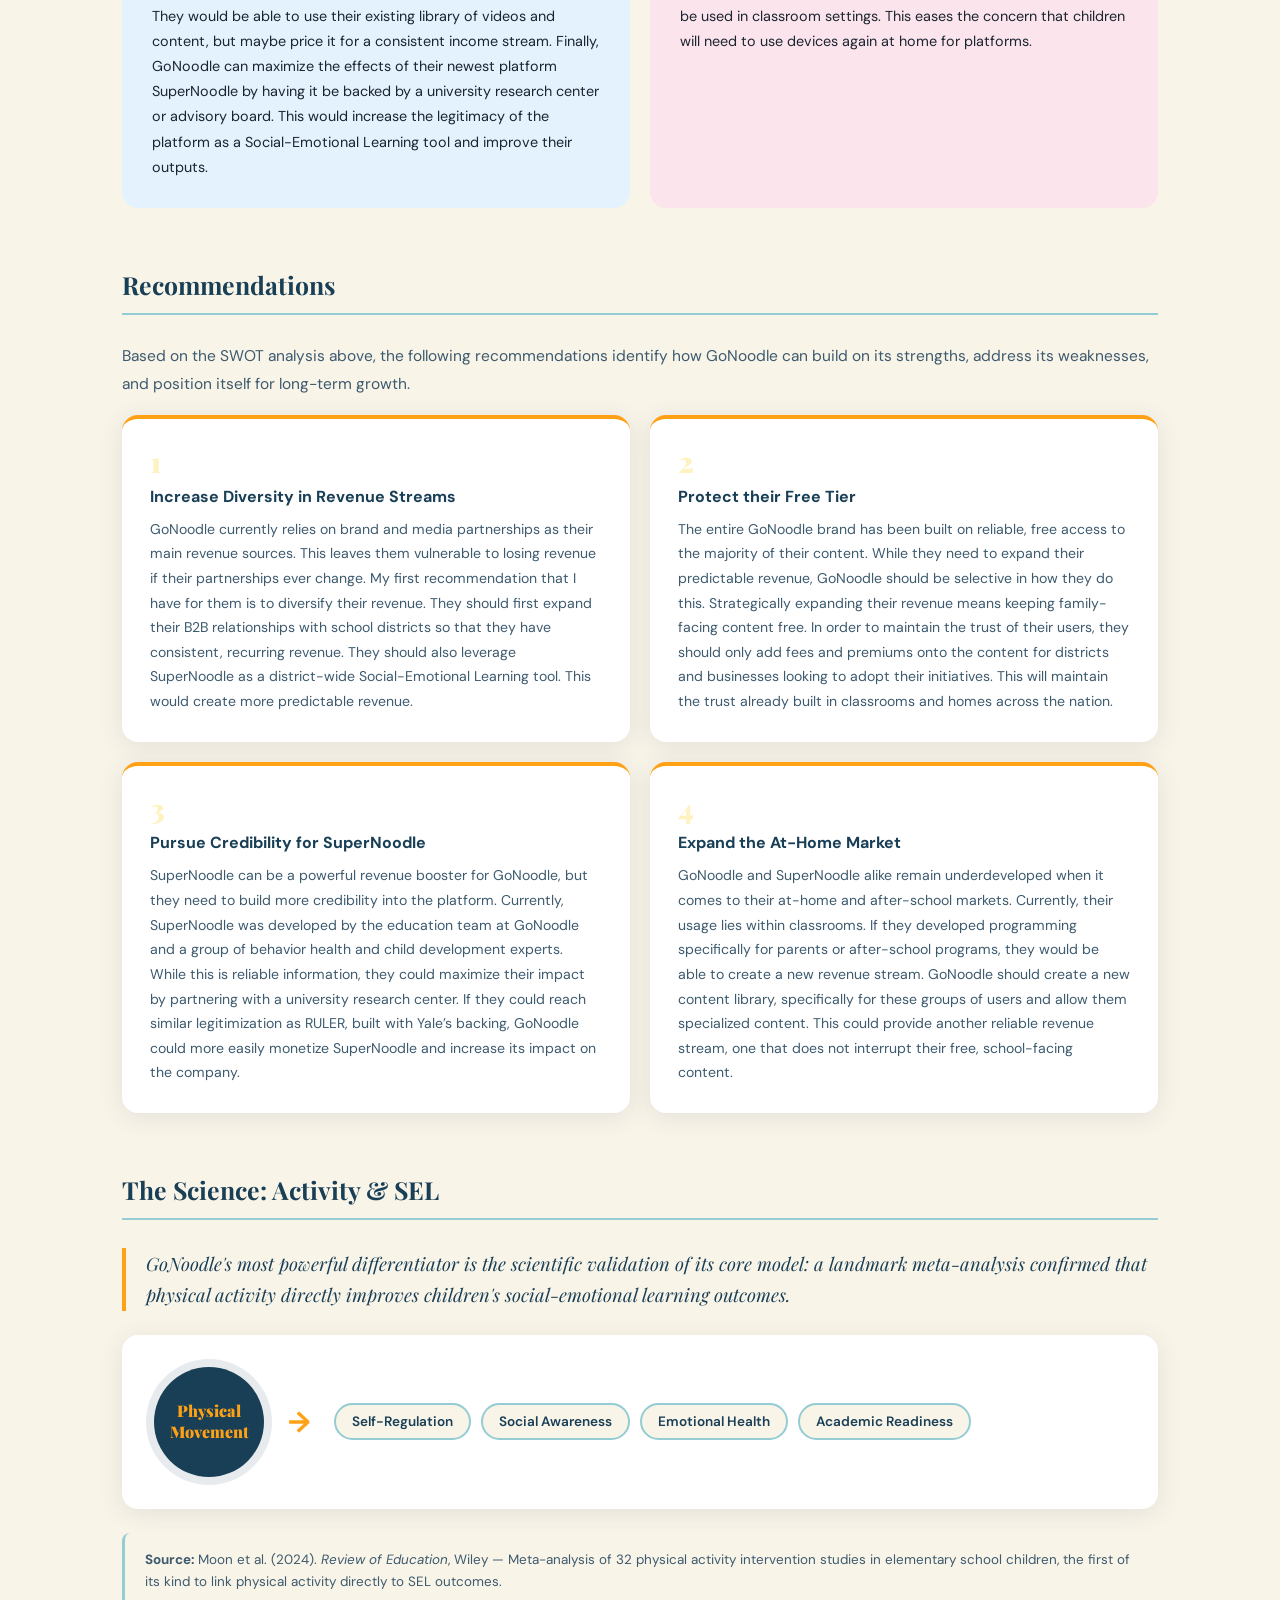
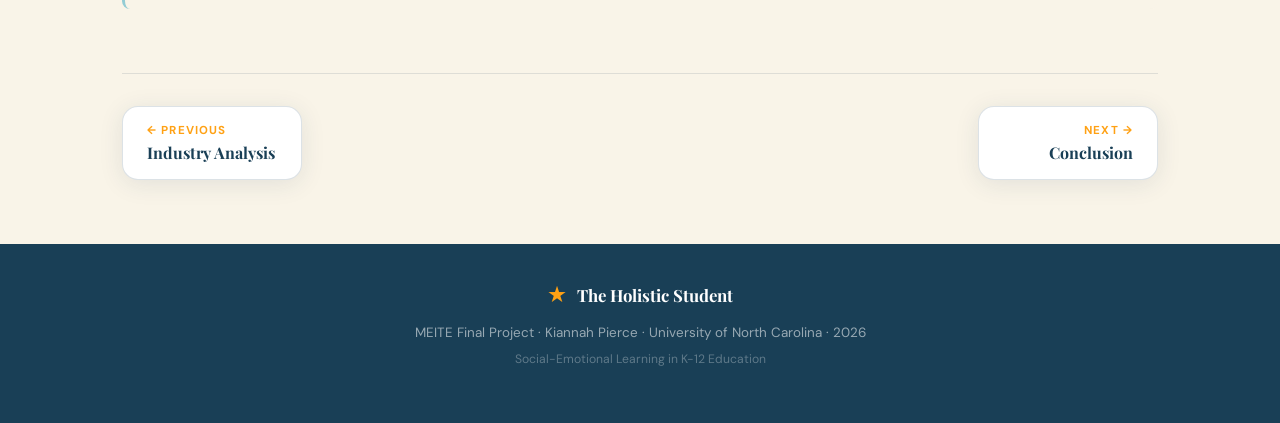
==== commit b79f7340: "Update business.html update features" ====
--- a/business.html
+++ b/business.html
@@ -331,23 +331,23 @@
       <div class="feat-grid stagger-parent fade-in">
         <div class="feat-card">
           <div class="fc-icon">&#127979;</div>
-          <h4>FEATURE 1</h4>
-          <p>INSERT FEATURE</p>
+          <h4>Short, Interactive Content </h4>
+          <p>GoNoodle’s core content is 3-5 minute videos that get kids moving, stretching, and even dancing. They are designed to be used in classrooms or at home to burn off energy and re-focus.</p>
         </div>
         <div class="feat-card">
           <div class="fc-icon">&#127968;</div>
-          <h4>FEATURE 2</h4>
-          <p>INSERT FEATURE</p>
+          <h4>Mindfulness and Social-Emotional Learning </h4>
+          <p>Alongside burning off energy, GoNoodle’s content features mindfulness techniques and SEL skills to help children regulate their emotions, practice staying calm and in control, and learning new Social-Emotional Learning techniques. </p>
         </div>
         <div class="feat-card">
           <div class="fc-icon">&#127918;</div>
-          <h4>FEATURE 3</h4>
-          <p>INSERT FEATURE</p>
+          <h4>Recognizable Characters </h4>
+          <p>GoNoodle features a cast of original characters, as well as characters from recognizable brands like Disney and Nickelodeon. This builds familiarity and engagement from the students, making them more than just a generic EdTech tool.</p>
         </div>
         <div class="feat-card">
           <div class="fc-icon">&#127760;</div>
-          <h4>FEATURE 4</h4>
-          <p>INSERT FEATURE</p>
+          <h4>Free Platform for Teachers </h4>
+          <p>The core library on GoNoodle’s page is free for teachers and families. This is central to their strategy of reaching more users. Their premium tier offers a more focused curriculum and pathway.</p>
         </div>
       </div>
 
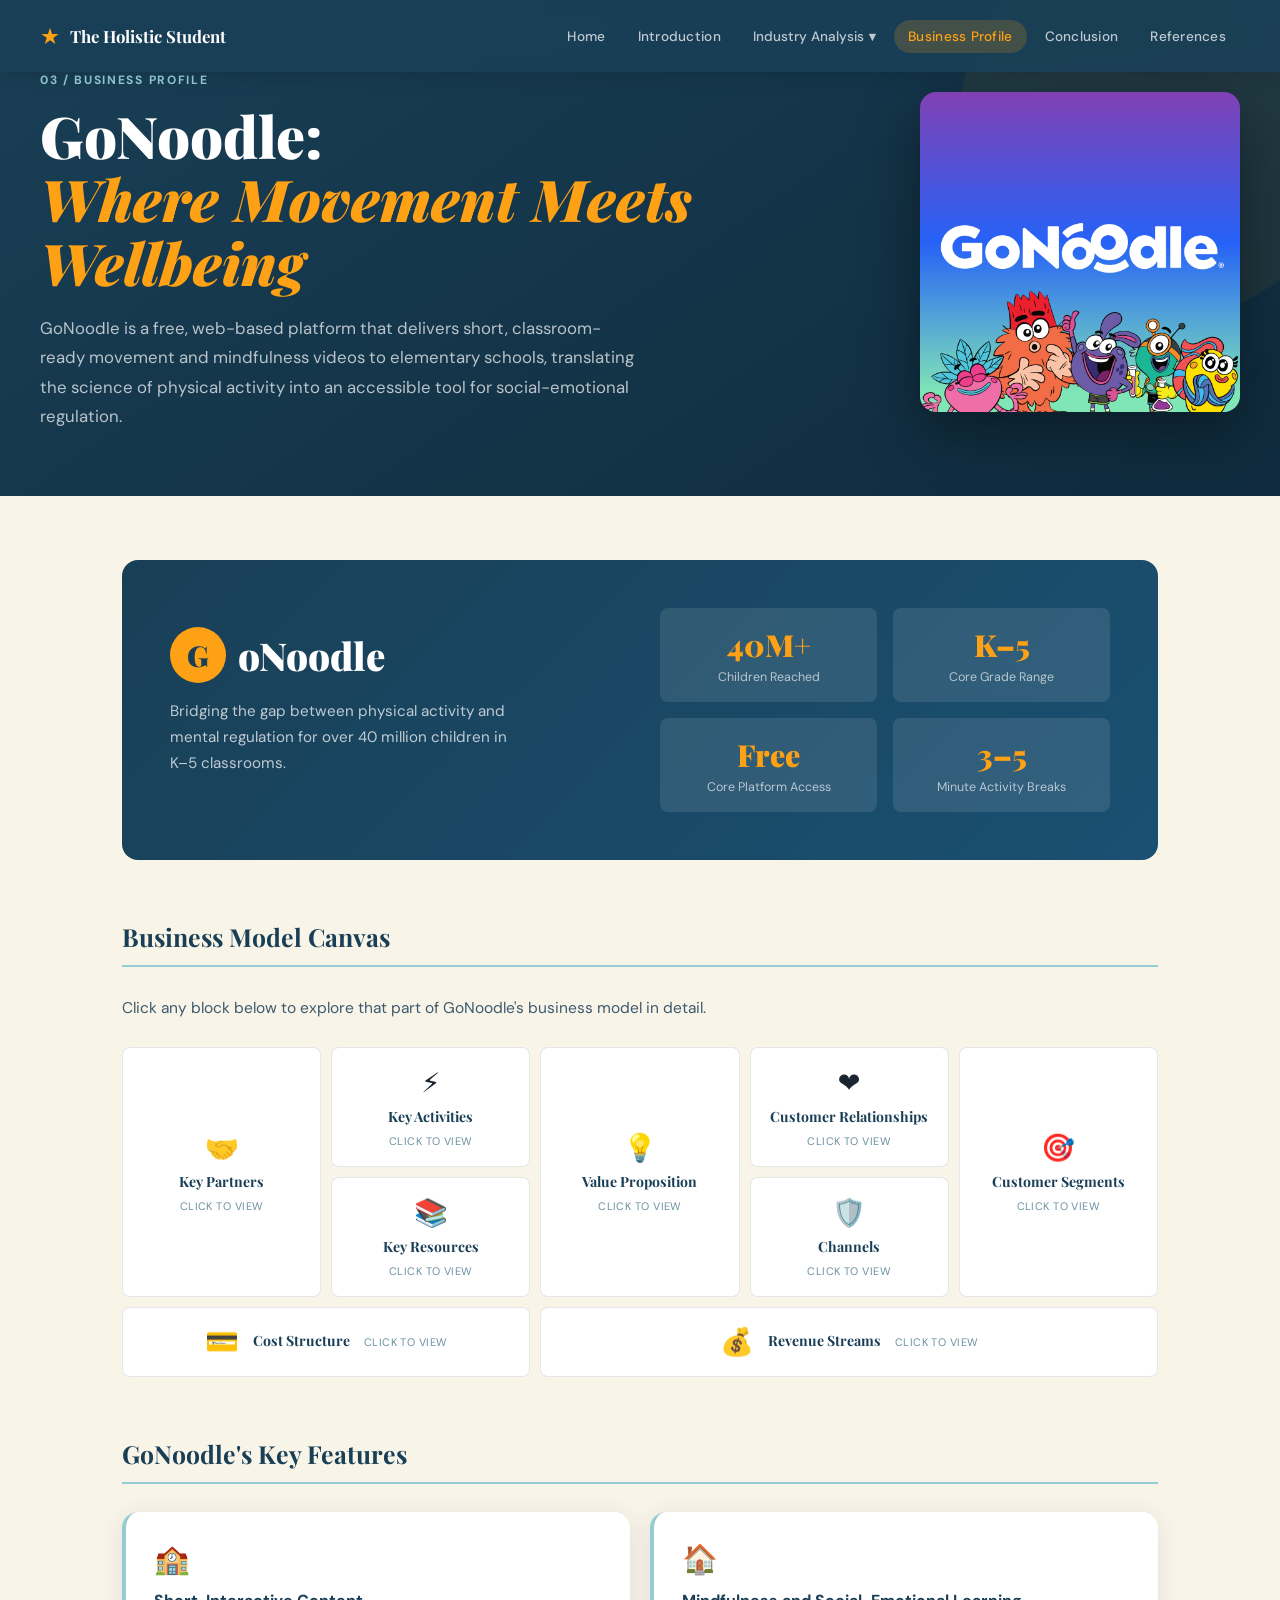
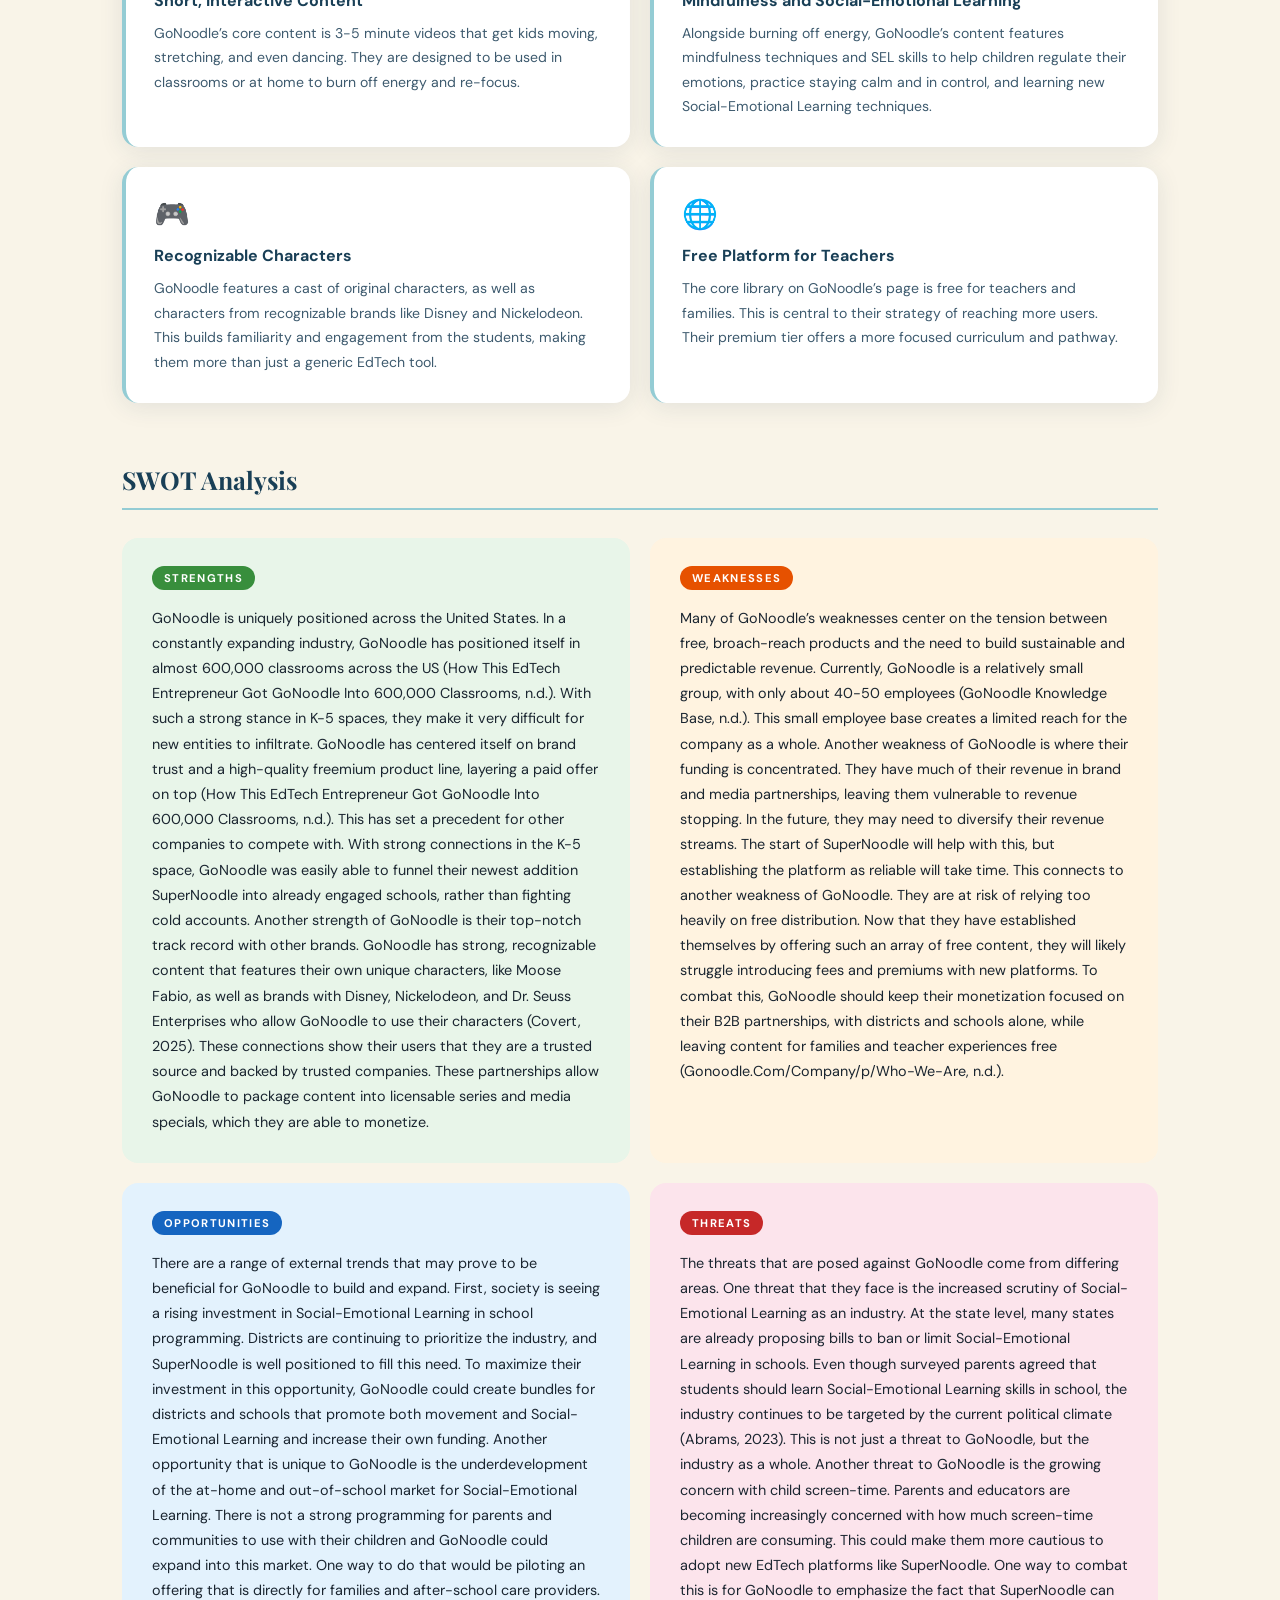
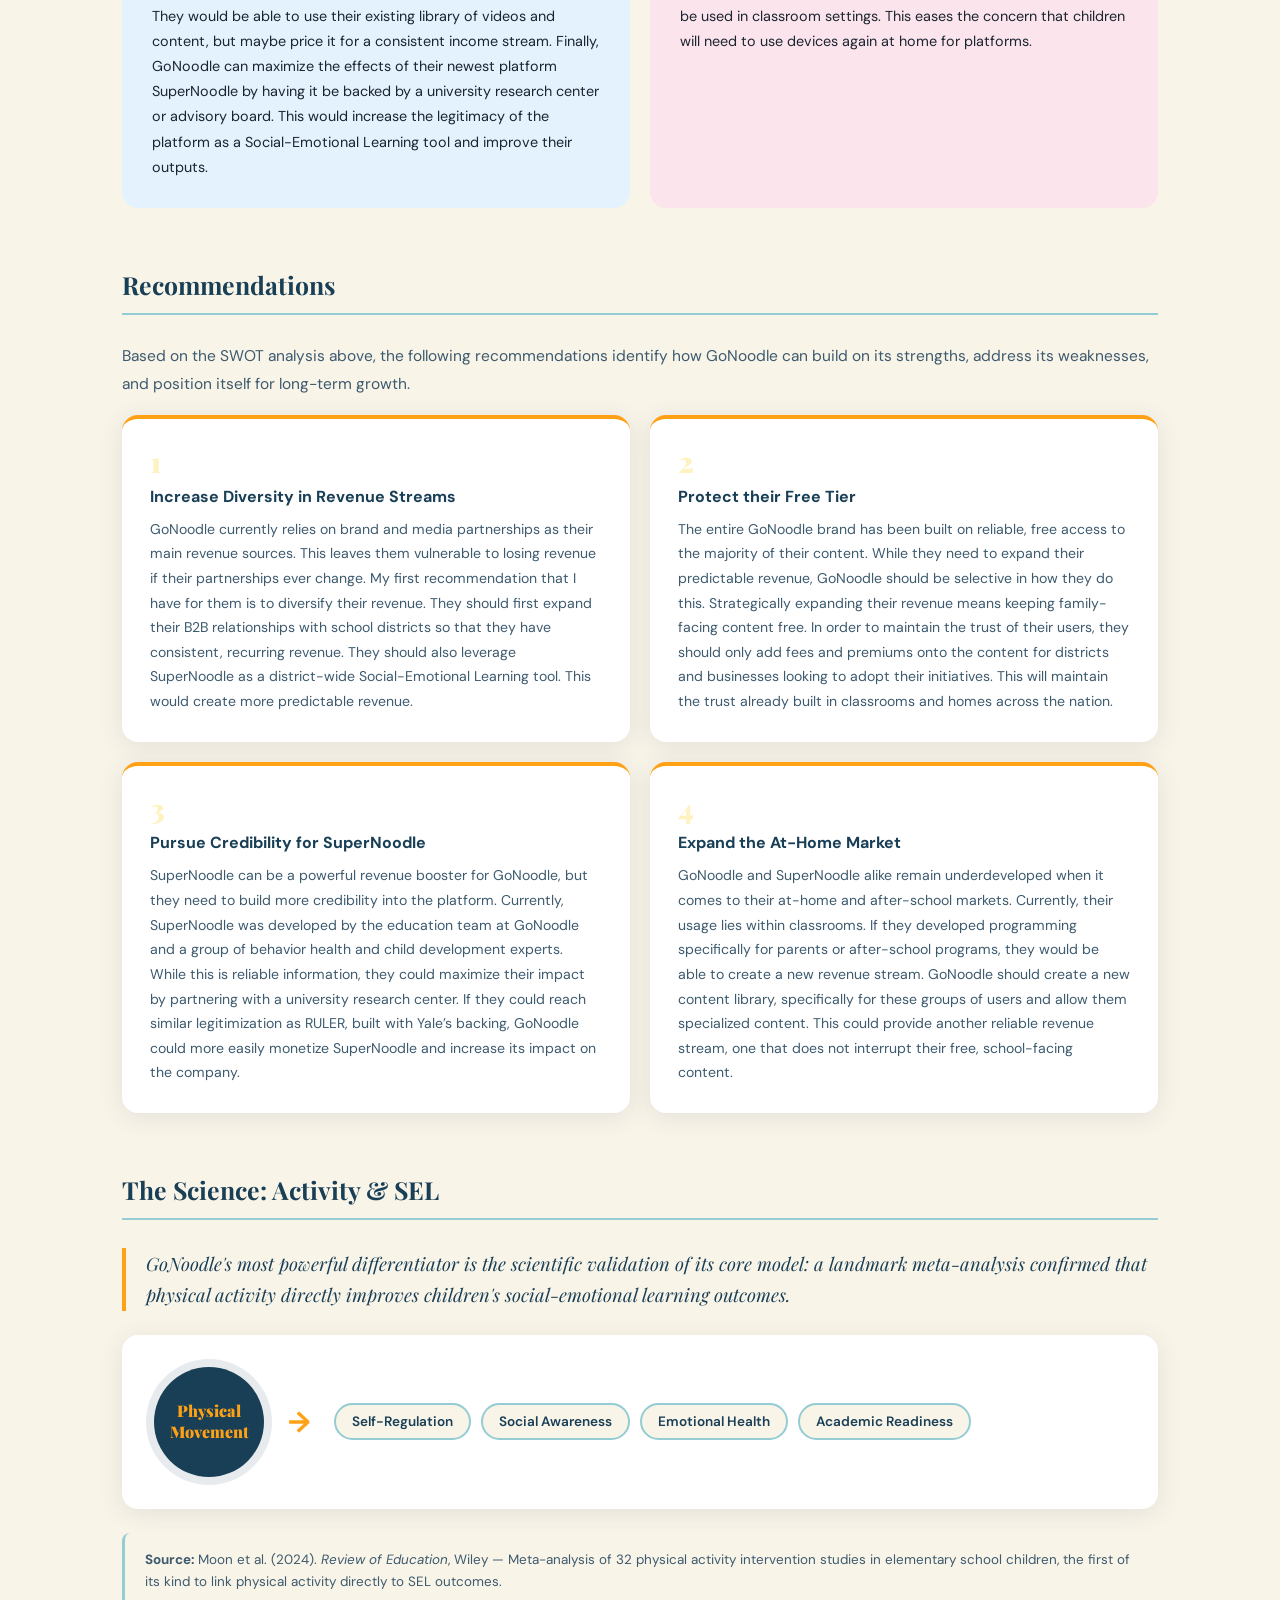
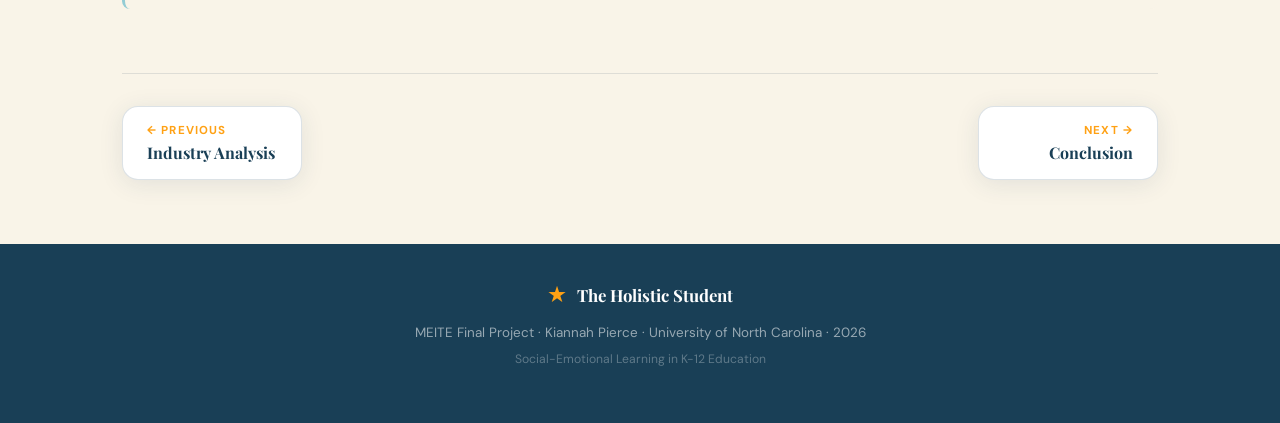
==== commit 298b5742: "Update business.html" ====
--- a/business.html
+++ b/business.html
@@ -327,7 +327,7 @@
       </div>
 
       <!-- KEY FEATURES -->
-      <div class="subsection-title fade-in"><h3>Business Model &amp; Key Features</h3></div>
+      <div class="subsection-title fade-in"><h3>GoNoodle's Key Features</h3></div>
       <div class="feat-grid stagger-parent fade-in">
         <div class="feat-card">
           <div class="fc-icon">&#127979;</div>
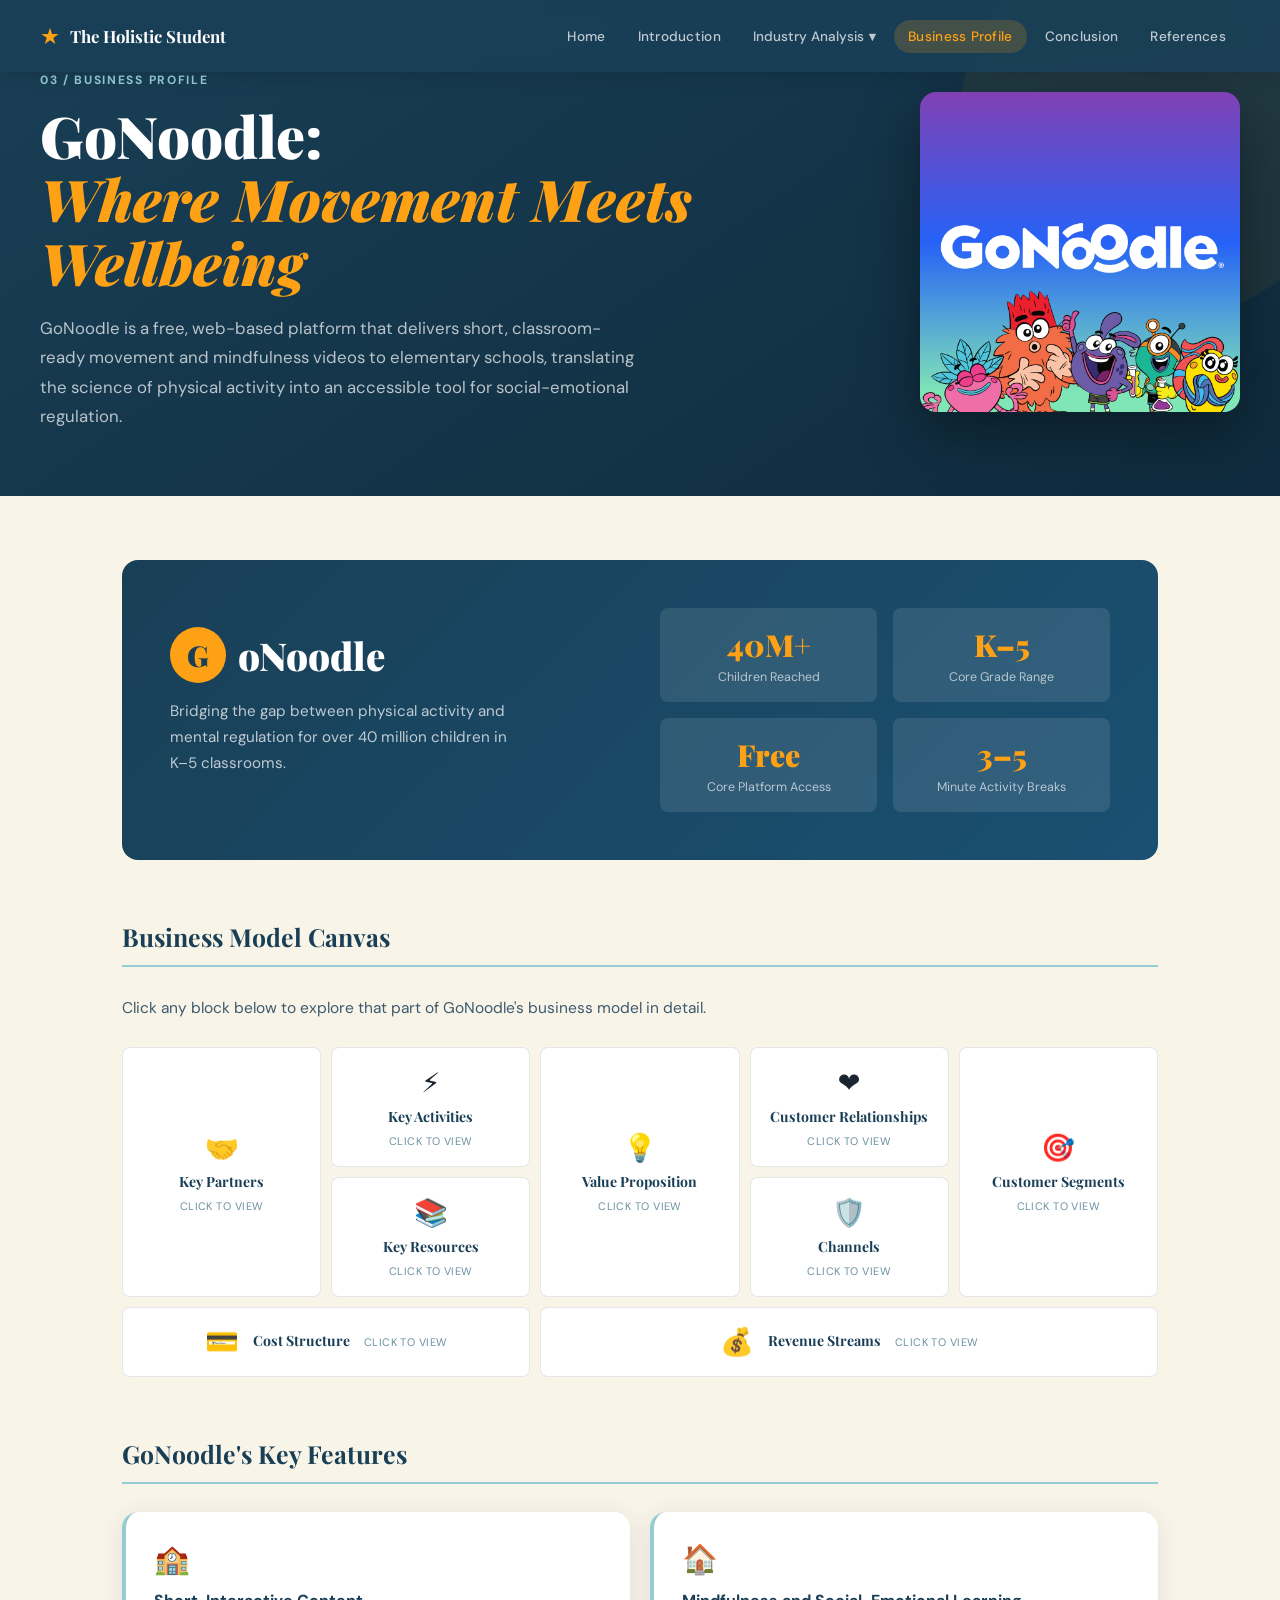
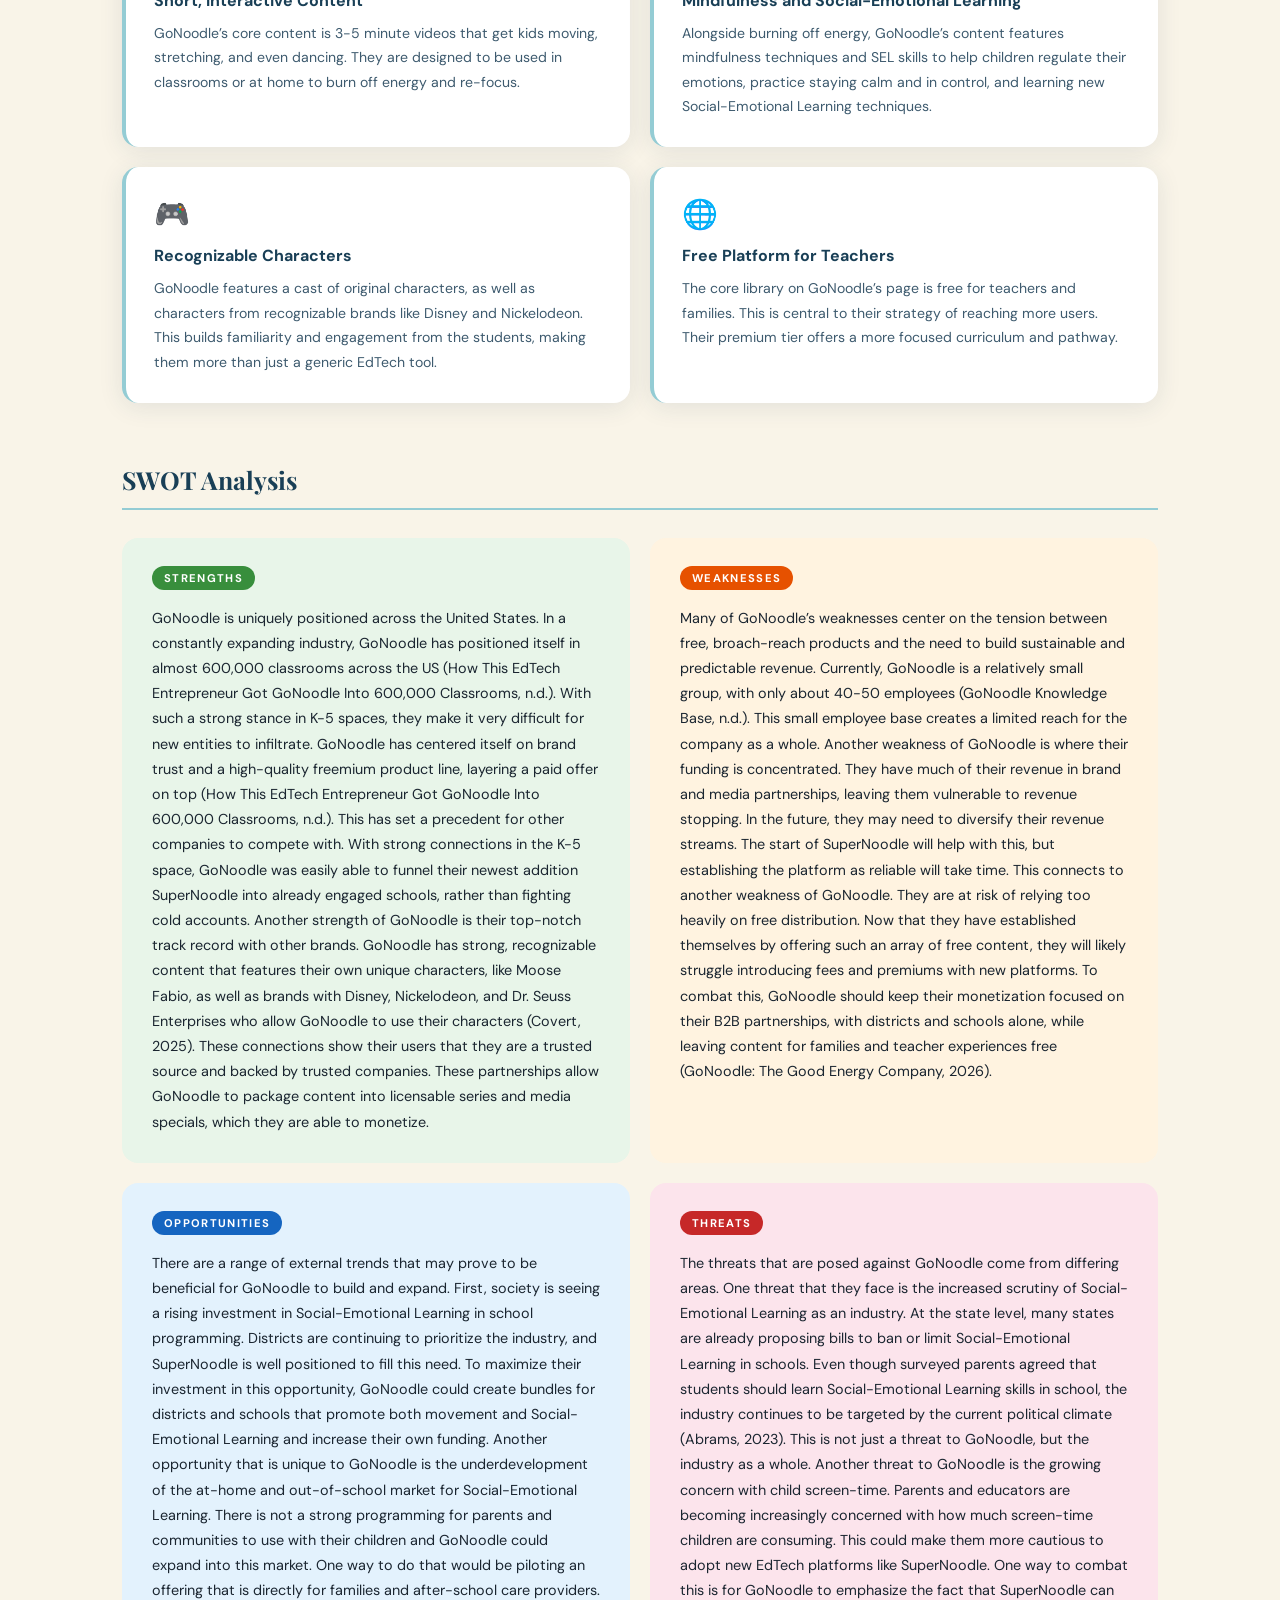
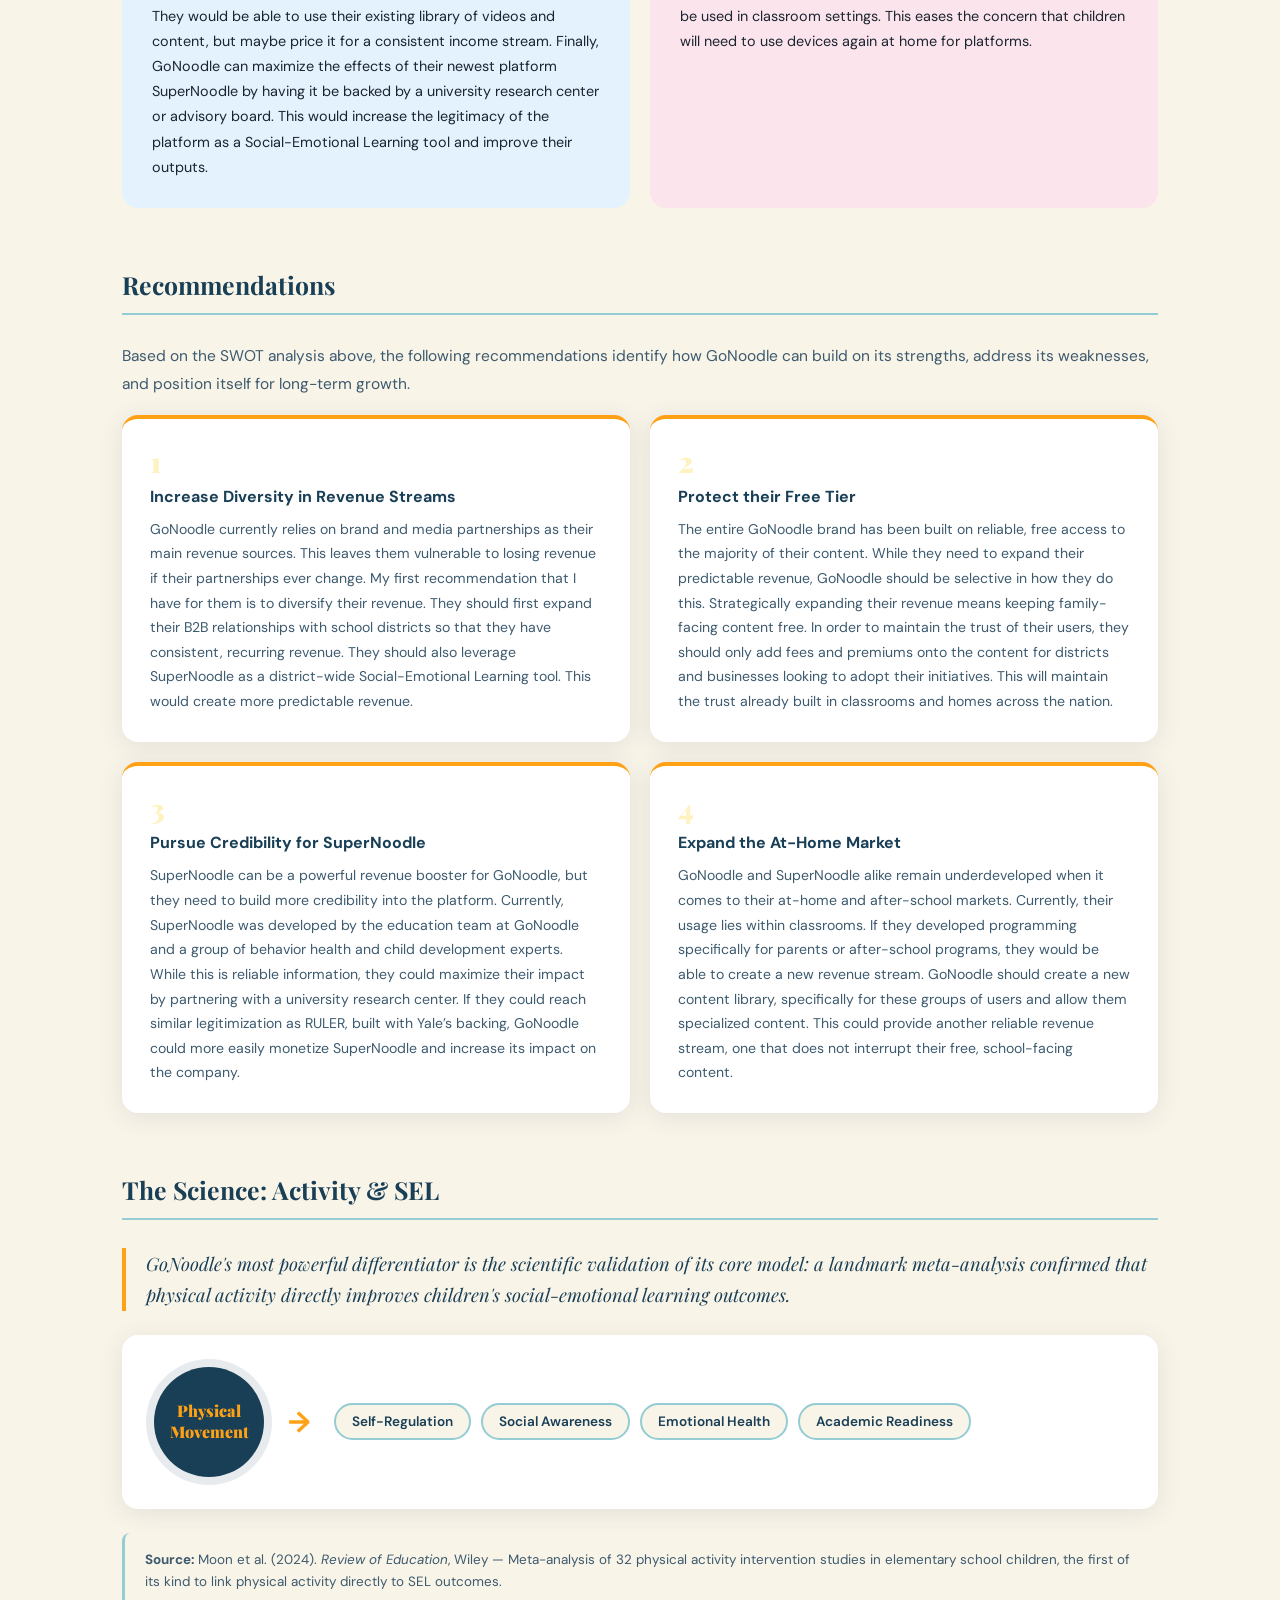
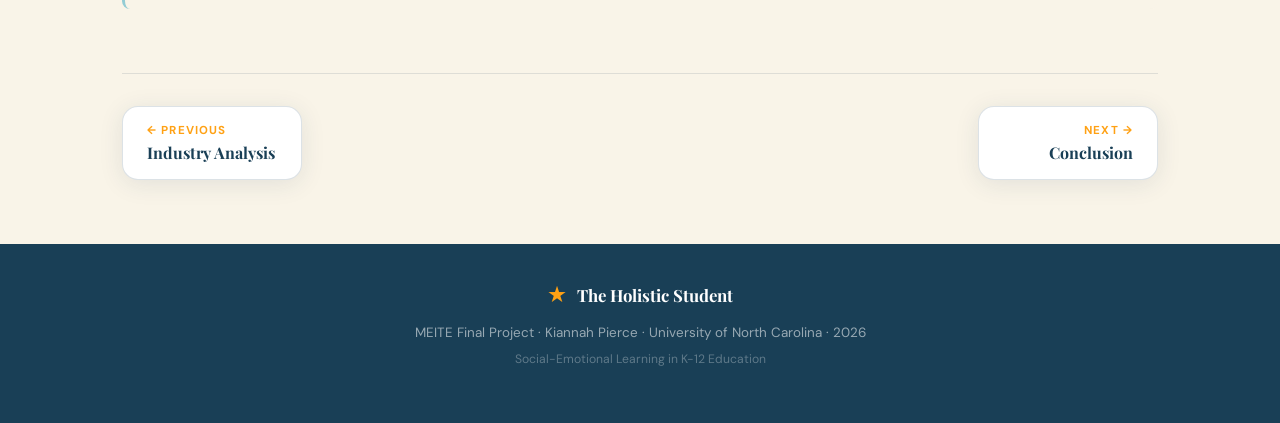
==== commit 2bb8d675: "Update business.html" ====
--- a/business.html
+++ b/business.html
@@ -218,7 +218,7 @@
   </style>
 </head>
 <body>
-  <nav class="navbar" id="navbar">
+    <nav class="navbar" id="navbar">
     <a href="index.html" class="nav-logo"><span class="logo-icon">&#9733;</span><span class="logo-text">The Holistic Student</span></a>
     <button class="hamburger" id="hamburger" aria-label="Toggle menu"><span></span><span></span><span></span></button>
     <ul class="nav-links" id="nav-links">
@@ -229,7 +229,7 @@
         <ul class="dropdown-menu" role="menu">
           <li class="dropdown-overview"><a href="industry.html" class="dropdown-link " role="menuitem"><span class="dd-icon">&#128203;</span><span class="dd-label">Overview<span class="dd-desc">Industry at a glance</span></span></a></li>
           <li><a href="industry-timeline.html" class="dropdown-link " role="menuitem"><span class="dd-icon">&#128197;</span><span class="dd-label">Timeline<span class="dd-desc">History of SEL</span></span></a></li>
-          <li><a href="industry-trends.html" class="dropdown-link " role="menuitem"><span class="dd-icon">&#128200;</span><span class="dd-label">Trends<span class="dd-desc">Current market forces</span></span></a></li>
+          <li><a href="industry-trends.html" class="dropdown-link " role="menuitem"><span class="dd-icon">&#127787;&#65039;</span><span class="dd-label">Industry Trends<span class="dd-desc">External forces shaping SEL</span></span></a></li>
           <li><a href="industry-future.html" class="dropdown-link " role="menuitem"><span class="dd-icon">&#128301;</span><span class="dd-label">Future Predictions<span class="dd-desc">Where SEL is heading</span></span></a></li>
           <li><a href="industry-entities.html" class="dropdown-link " role="menuitem"><span class="dd-icon">&#127942;</span><span class="dd-label">High Performing Entities<span class="dd-desc">Major players in the field</span></span></a></li>
         </ul>
@@ -361,16 +361,15 @@
         </div>
         <div class="swot-card sw-w">
           <div class="swot-badge">Weaknesses</div>
-          <p class="swot-text">Many of GoNoodle’s weaknesses center on the tension between free, broach-reach products and the need to build sustainable and predictable revenue. Currently, GoNoodle is a relatively small group, with only about 40-50 employees (GoNoodle Knowledge Base, n.d.). This small employee base creates a limited reach for the company as a whole. Another weakness of GoNoodle is where their funding is concentrated. They have much of their revenue in brand and media partnerships, leaving them vulnerable to revenue stopping. In the future, they may need to diversify their revenue streams. The start of SuperNoodle will help with this, but establishing the platform as reliable will take time. This connects to another weakness of GoNoodle. They are at risk of relying too heavily on free distribution. Now that they have established themselves by offering such an array of free content, they will likely struggle introducing fees and premiums with new platforms. To combat this, GoNoodle should keep their monetization focused on their B2B partnerships, with districts and schools alone, while leaving content for families and teacher experiences free (Gonoodle.Com/Company/p/Who-We-Are, n.d.).</p>
+          <p class="swot-text">Many of GoNoodle’s weaknesses center on the tension between free, broach-reach products and the need to build sustainable and predictable revenue. Currently, GoNoodle is a relatively small group, with only about 40-50 employees (GoNoodle Knowledge Base, n.d.). This small employee base creates a limited reach for the company as a whole. Another weakness of GoNoodle is where their funding is concentrated. They have much of their revenue in brand and media partnerships, leaving them vulnerable to revenue stopping. In the future, they may need to diversify their revenue streams. The start of SuperNoodle will help with this, but establishing the platform as reliable will take time. This connects to another weakness of GoNoodle. They are at risk of relying too heavily on free distribution. Now that they have established themselves by offering such an array of free content, they will likely struggle introducing fees and premiums with new platforms. To combat this, GoNoodle should keep their monetization focused on their B2B partnerships, with districts and schools alone, while leaving content for families and teacher experiences free (GoNoodle: The Good Energy Company, 2026). </p>
         </div>
         <div class="swot-card sw-o">
           <div class="swot-badge">Opportunities</div>
-          <p class="swot-text">There are a range of external trends that may prove to be beneficial for GoNoodle to build and expand. First, society is seeing a rising investment in Social-Emotional Learning in school programming. Districts are continuing to prioritize the industry, and SuperNoodle is well positioned to fill this need. To maximize their investment in this opportunity, GoNoodle could create bundles for districts and schools that promote both movement and Social-Emotional Learning and increase their own funding. Another opportunity that is unique to GoNoodle is the underdevelopment of the at-home and out-of-school market for Social-Emotional Learning. There is not a strong programming for parents and communities to use with their children and GoNoodle could expand into this market. One way to do that would be piloting an offering that is directly for families and after-school care providers. They would be able to use their existing library of videos and content, but maybe price it for a consistent income stream. Finally, GoNoodle can maximize the effects of their newest platform SuperNoodle by having it be backed by a university research center or advisory board. This would increase the legitimacy of the platform as a Social-Emotional Learning tool and improve their outputs. </p>
+          <p class="swot-text">There are a range of external trends that may prove to be beneficial for GoNoodle to build and expand. First, society is seeing a rising investment in Social-Emotional Learning in school programming. Districts are continuing to prioritize the industry, and SuperNoodle is well positioned to fill this need. To maximize their investment in this opportunity, GoNoodle could create bundles for districts and schools that promote both movement and Social-Emotional Learning and increase their own funding. Another opportunity that is unique to GoNoodle is the underdevelopment of the at-home and out-of-school market for Social-Emotional Learning. There is not a strong programming for parents and communities to use with their children and GoNoodle could expand into this market. One way to do that would be piloting an offering that is directly for families and after-school care providers. They would be able to use their existing library of videos and content, but maybe price it for a consistent income stream. Finally, GoNoodle can maximize the effects of their newest platform SuperNoodle by having it be backed by a university research center or advisory board. This would increase the legitimacy of the platform as a Social-Emotional Learning tool and improve their outputs.  </p>
         </div>
         <div class="swot-card sw-t">
           <div class="swot-badge">Threats</div>
-          <p class="swot-text">The threats that are posed against GoNoodle come from differing areas. One threat that they face is the increased scrutiny of Social-Emotional Learning as an industry. At the state level, many states are already proposing bills to ban or limit Social-Emotional Learning in schools. Even though surveyed parents agreed that students should learn Social-Emotional Learning skills in school, the industry continues to be targeted by the current political climate (Abrams, 2023). This is not just a threat to GoNoodle, but the industry as a whole. Another threat to GoNoodle is the growing concern with child screen-time. Parents and educators are becoming increasingly concerned with how much screen-time children are consuming. This could make them more cautious to adopt new EdTech platforms like SuperNoodle. One way to combat this is for GoNoodle to emphasize the fact that SuperNoodle can be used in classroom settings. This eases the concern that children will need to use devices again at home for platforms. 
-</p>
+          <p class="swot-text">The threats that are posed against GoNoodle come from differing areas. One threat that they face is the increased scrutiny of Social-Emotional Learning as an industry. At the state level, many states are already proposing bills to ban or limit Social-Emotional Learning in schools. Even though surveyed parents agreed that students should learn Social-Emotional Learning skills in school, the industry continues to be targeted by the current political climate (Abrams, 2023). This is not just a threat to GoNoodle, but the industry as a whole. Another threat to GoNoodle is the growing concern with child screen-time. Parents and educators are becoming increasingly concerned with how much screen-time children are consuming. This could make them more cautious to adopt new EdTech platforms like SuperNoodle. One way to combat this is for GoNoodle to emphasize the fact that SuperNoodle can be used in classroom settings. This eases the concern that children will need to use devices again at home for platforms. </p>
         </div>
       </div>
 
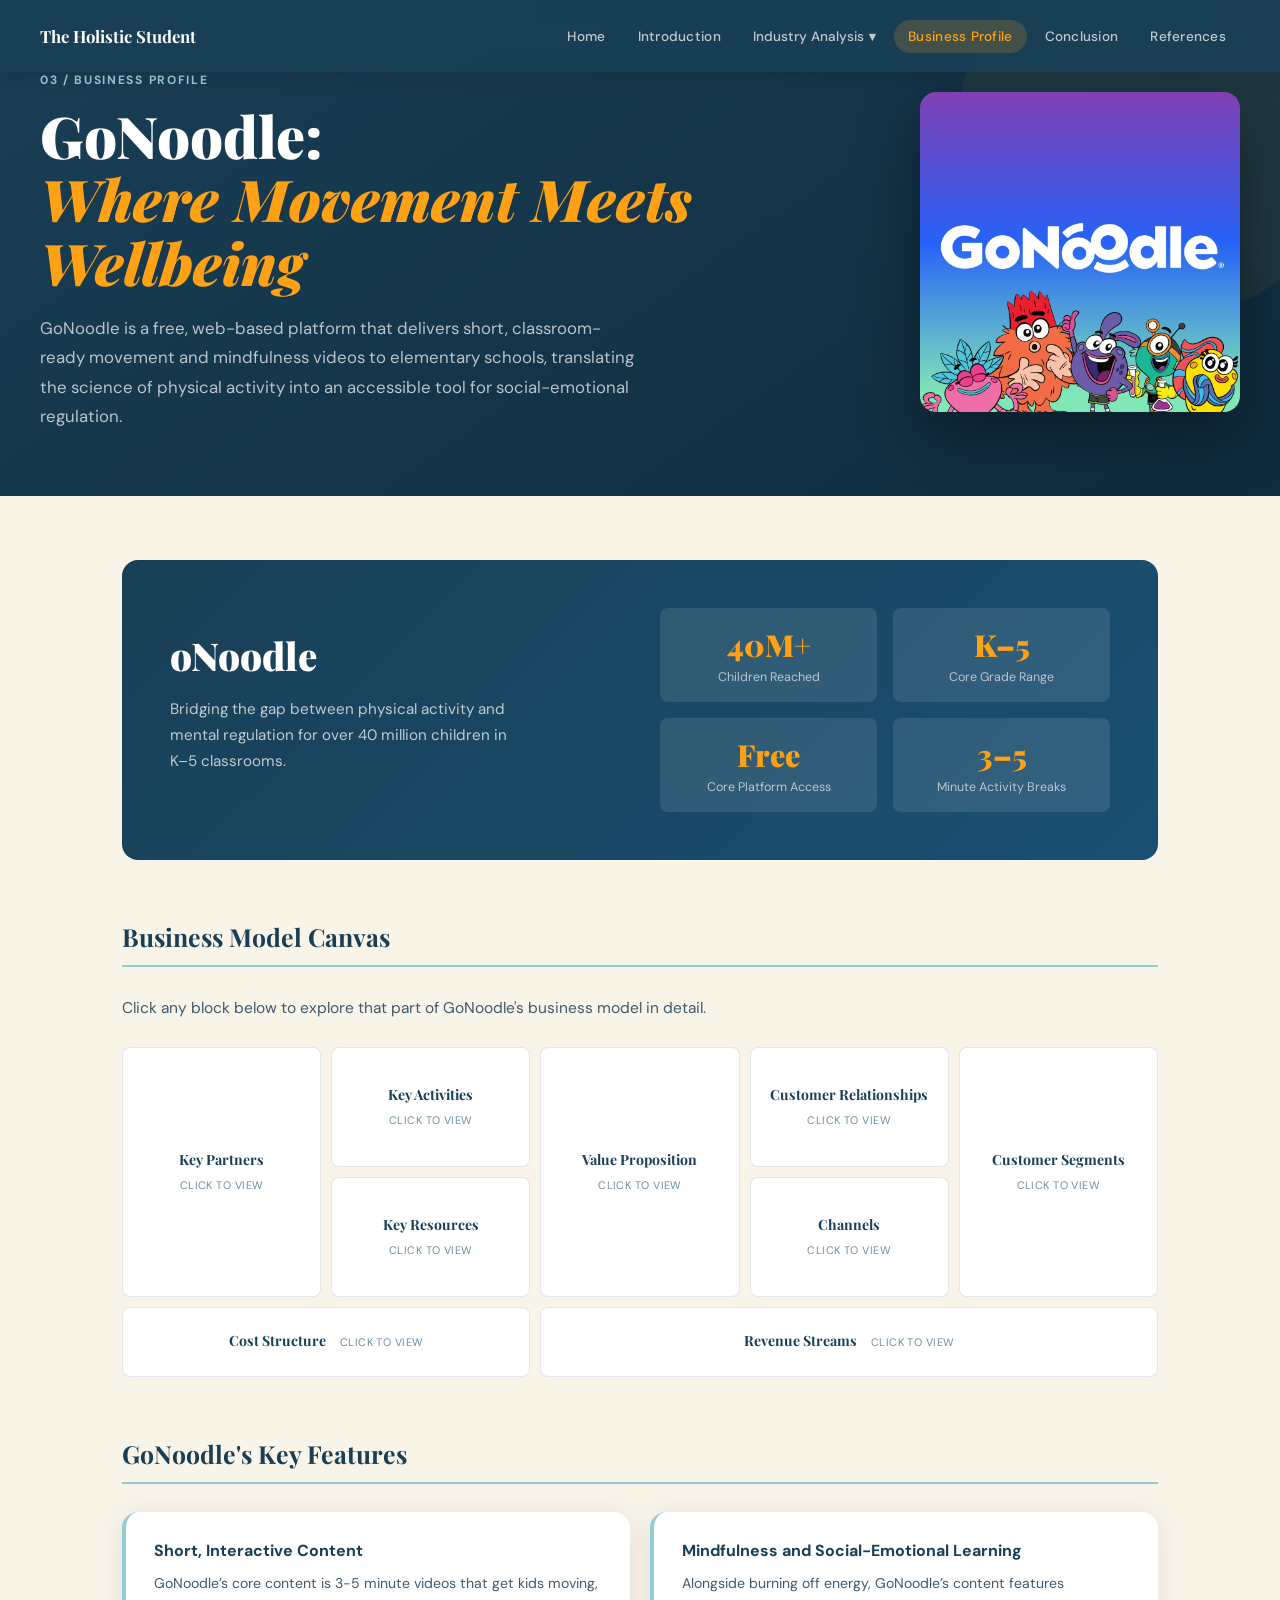
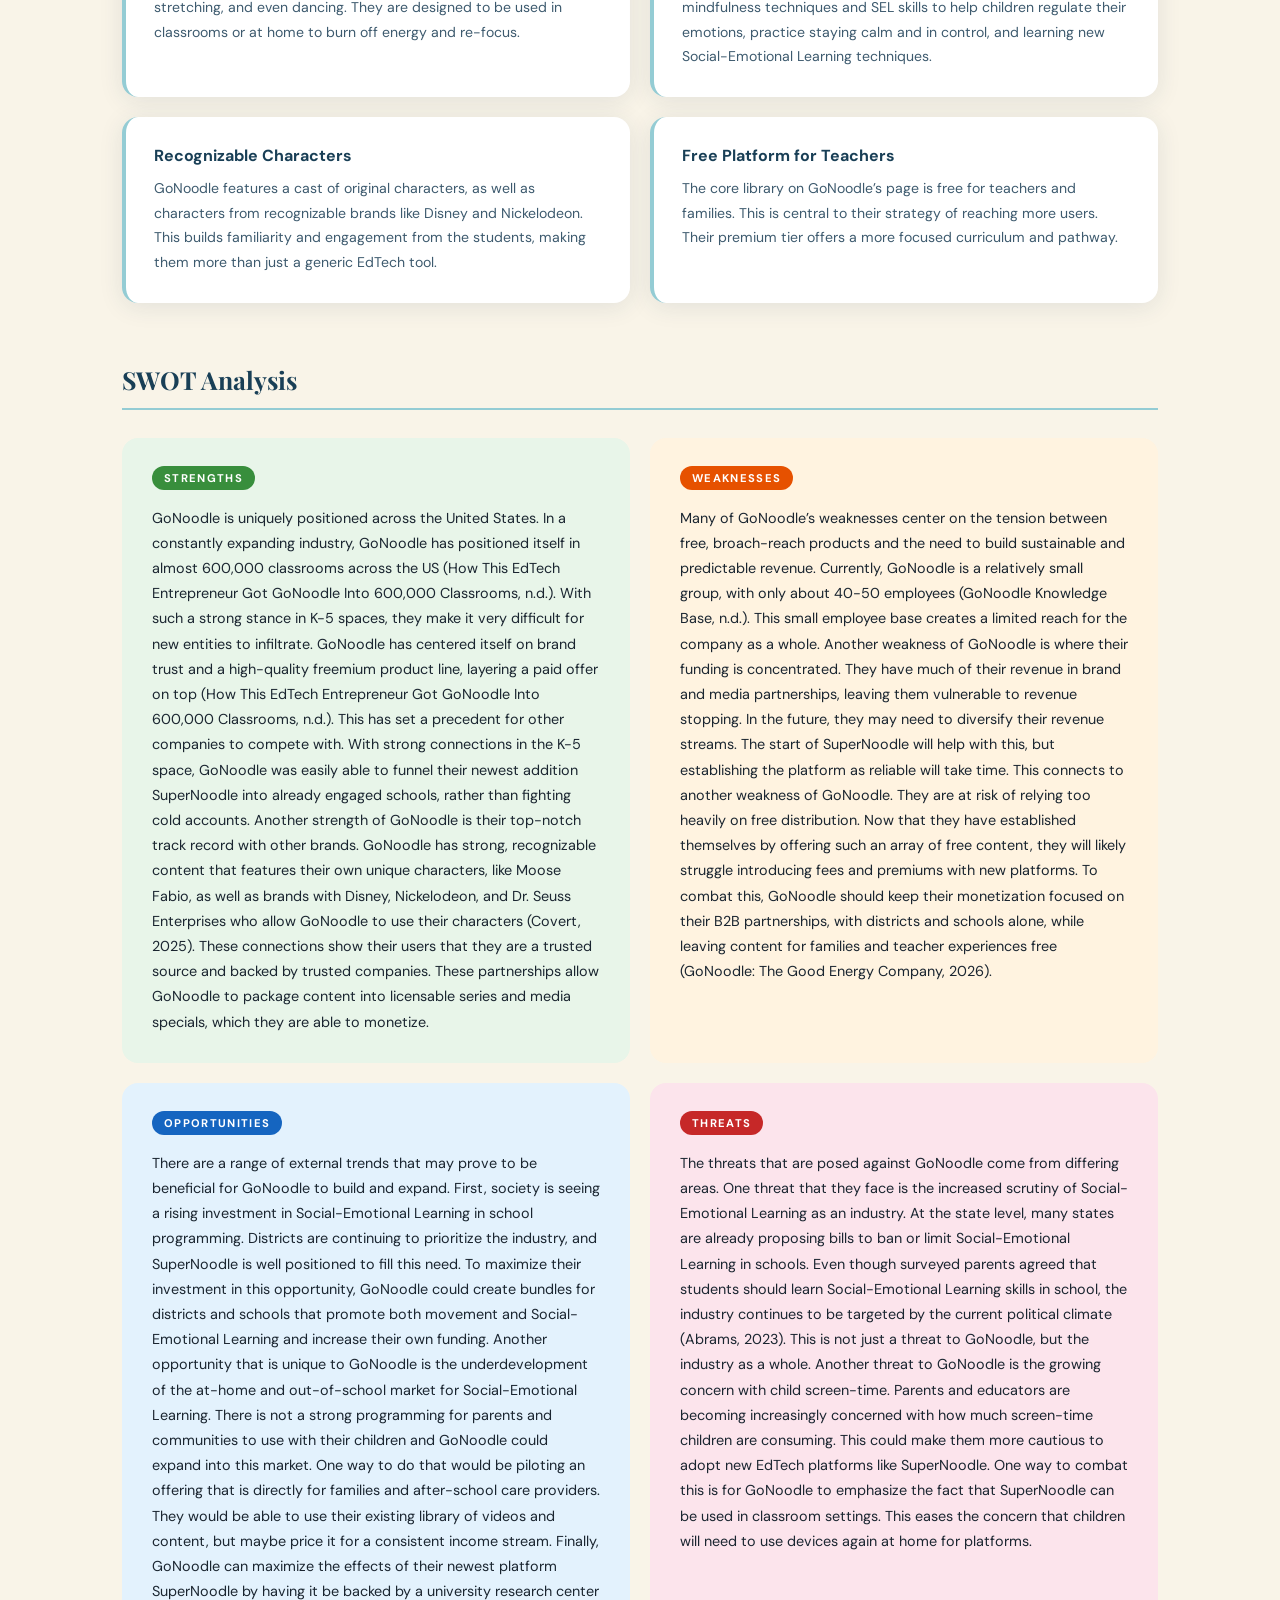
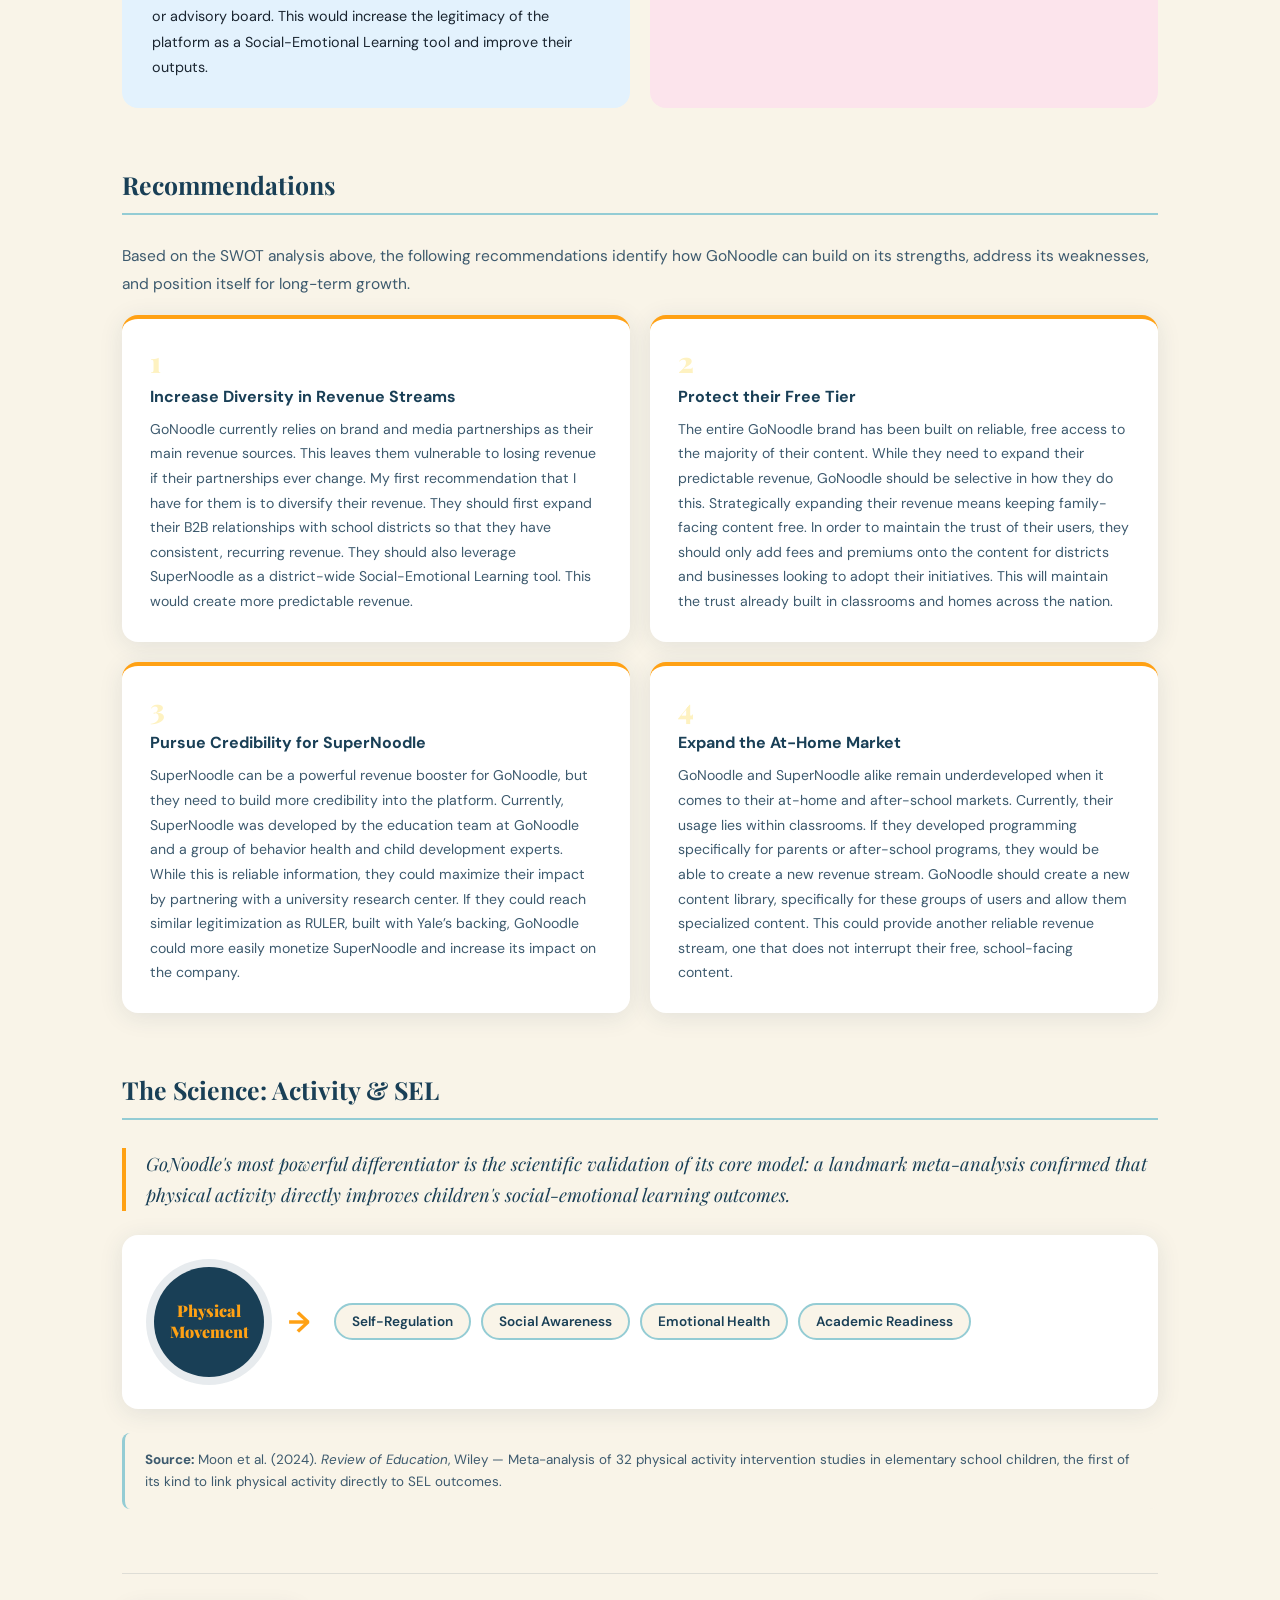
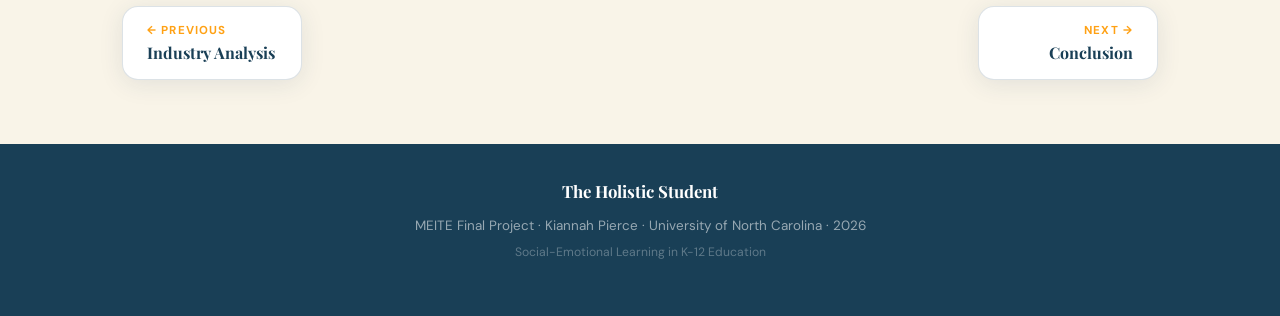
==== commit 7fcb2b90: "Update business.html remove icons" ====
--- a/business.html
+++ b/business.html
@@ -1,21 +1,21 @@
 <!DOCTYPE html>
 <html lang="en">
 <head>
-  <meta charset="UTF-8" />
-  <meta name="viewport" content="width=device-width, initial-scale=1.0" />
-  <title>Business Profile | The Holistic Student</title>
-  <link href="https://fonts.googleapis.com/css2?family=Playfair+Display:ital,wght@0,400;0,700;0,900;1,400&family=DM+Sans:wght@300;400;500;600&display=swap" rel="stylesheet" />
-  <style>
+ <meta charset="UTF-8" />
+ <meta name="viewport" content="width=device-width, initial-scale=1.0" />
+ <title>Business Profile | The Holistic Student</title>
+ <link href="https://fonts.googleapis.com/css2?family=Playfair+Display:ital,wght@0,400;0,700;0,900;1,400&family=DM+Sans:wght@300;400;500;600&display=swap" rel="stylesheet" />
+ <style>
 *,*::before,*::after{box-sizing:border-box;margin:0;padding:0}
 :root{
-  --navy:#193f56;--gold:#ffa114;--teal:#94ccd4;--cream:#fef2c1;
-  --white:#ffffff;--offwhite:#f9f4e8;--dark-text:#1a2530;
-  --mid-text:#3d5a6e;--light-text:#6b8fa0;
-  --font-display:'Playfair Display',Georgia,serif;
-  --font-body:'DM Sans',system-ui,sans-serif;
-  --radius:16px;--radius-sm:8px;--nav-h:72px;
-  --shadow:0 4px 24px rgba(25,63,86,.10);
-  --shadow-lg:0 12px 48px rgba(25,63,86,.18);
+ --navy:#193f56;--gold:#ffa114;--teal:#94ccd4;--cream:#fef2c1;
+ --white:#ffffff;--offwhite:#f9f4e8;--dark-text:#1a2530;
+ --mid-text:#3d5a6e;--light-text:#6b8fa0;
+ --font-display:'Playfair Display',Georgia,serif;
+ --font-body:'DM Sans',system-ui,sans-serif;
+ --radius:16px;--radius-sm:8px;--nav-h:72px;
+ --shadow:0 4px 24px rgba(25,63,86,.10);
+ --shadow-lg:0 12px 48px rgba(25,63,86,.18);
 }
 html{scroll-behavior:smooth}
 body{font-family:var(--font-body);color:var(--dark-text);background:var(--offwhite);overflow-x:hidden}
@@ -95,19 +95,19 @@
 .fade-in.visible{opacity:1;transform:translateY(0)}
 /* RESPONSIVE NAV */
 @media(max-width:680px){
-  .navbar{padding:0 20px}
-  .nav-links{display:none;flex-direction:column;position:fixed;top:var(--nav-h);left:0;right:0;background:var(--navy);padding:16px;gap:4px;box-shadow:0 8px 24px rgba(0,0,0,.3)}
-  .nav-links.open{display:flex}
-  .nav-link{padding:12px 16px;border-radius:var(--radius-sm)}
-  .hamburger{display:flex}
-  .dropdown-menu{position:static;transform:none!important;opacity:1;visibility:visible;pointer-events:auto;background:rgba(255,255,255,.06);border:none;box-shadow:none;border-radius:var(--radius-sm);padding:4px 0 4px 12px;margin:4px 0;display:none}
-  .dropdown-menu::before{display:none}
-  .nav-item-dropdown.open .dropdown-menu{display:block}
-  .nav-link-dropdown{width:100%;border-radius:var(--radius-sm);padding:12px 16px;justify-content:space-between}
-  .page-hero{padding:48px 24px}
-  .container{padding:40px 20px}
-  .industry-breadcrumb{padding:10px 20px}
-  .industry-tabs{padding:0 20px}
+ .navbar{padding:0 20px}
+ .nav-links{display:none;flex-direction:column;position:fixed;top:var(--nav-h);left:0;right:0;background:var(--navy);padding:16px;gap:4px;box-shadow:0 8px 24px rgba(0,0,0,.3)}
+ .nav-links.open{display:flex}
+ .nav-link{padding:12px 16px;border-radius:var(--radius-sm)}
+ .hamburger{display:flex}
+ .dropdown-menu{position:static;transform:none!important;opacity:1;visibility:visible;pointer-events:auto;background:rgba(255,255,255,.06);border:none;box-shadow:none;border-radius:var(--radius-sm);padding:4px 0 4px 12px;margin:4px 0;display:none}
+ .dropdown-menu::before{display:none}
+ .nav-item-dropdown.open .dropdown-menu{display:block}
+ .nav-link-dropdown{width:100%;border-radius:var(--radius-sm);padding:12px 16px;justify-content:space-between}
+ .page-hero{padding:48px 24px}
+ .container{padding:40px 20px}
+ .industry-breadcrumb{padding:10px 20px}
+ .industry-tabs{padding:0 20px}
 }
 
 /* BUSINESS PROFILE STYLES */
@@ -167,16 +167,16 @@
 .bmc-detail-list li{margin-bottom:6px}
 
 @media(max-width:900px){
-  .profile-banner,.feat-grid,.swot-grid{grid-template-columns:1fr}
-  .pm-grid{grid-template-columns:repeat(2,1fr)}
-  .bmc-grid{grid-template-columns:repeat(2,1fr);grid-template-rows:auto}
-  .bmc-cell,.bmc-cell[style]{grid-row:auto!important;grid-column:auto!important}
-  .bmc-wide{grid-column:span 2!important;flex-direction:column}
+ .profile-banner,.feat-grid,.swot-grid{grid-template-columns:1fr}
+ .pm-grid{grid-template-columns:repeat(2,1fr)}
+ .bmc-grid{grid-template-columns:repeat(2,1fr);grid-template-rows:auto}
+ .bmc-cell,.bmc-cell[style]{grid-row:auto!important;grid-column:auto!important}
+ .bmc-wide{grid-column:span 2!important;flex-direction:column}
 }
 @media(max-width:680px){
-  .bmc-detail-box{padding:20px 22px}
-}
-   /* RECOMMENDATIONS */
+ .bmc-detail-box{padding:20px 22px}
+}
+ /* RECOMMENDATIONS */
 .rec-grid{display:grid;grid-template-columns:repeat(2,1fr);gap:20px}
 .rec-card{background:var(--white);border-radius:var(--radius);padding:28px;box-shadow:var(--shadow);border-top:4px solid var(--gold);transition:all .3s}
 .rec-card:hover{transform:translateY(-4px);box-shadow:var(--shadow-lg)}
@@ -187,350 +187,350 @@
 @media(max-width:900px){.rec-grid{grid-template-columns:1fr}} 
 /* PAGE HERO IMAGE */
 .page-hero{
-  display:flex;
-  align-items:center;
-  justify-content:space-between;
-  gap:40px;
-  flex-wrap:wrap;
+ display:flex;
+ align-items:center;
+ justify-content:space-between;
+ gap:40px;
+ flex-wrap:wrap;
 }
 .page-hero .hero-inner{flex:1;min-width:280px}
 .hero-image{
-  flex-shrink:0;
-  width:320px;
-  position:relative;
-  z-index:1;
+ flex-shrink:0;
+ width:320px;
+ position:relative;
+ z-index:1;
 }
 .hero-image img{
-  width:100%;
-  height:auto;
-  border-radius:var(--radius);
-  box-shadow:0 20px 60px rgba(0,0,0,.4);
-  display:block;
+ width:100%;
+ height:auto;
+ border-radius:var(--radius);
+ box-shadow:0 20px 60px rgba(0,0,0,.4);
+ display:block;
 }
 
 @media(max-width:900px){
-  .page-hero{flex-direction:column;text-align:center}
-  .hero-image{width:260px}
+ .page-hero{flex-direction:column;text-align:center}
+ .hero-image{width:260px}
 }
 @media(max-width:680px){
-  .hero-image{width:200px}
-}
-  </style>
+ .hero-image{width:200px}
+}
+ </style>
 </head>
 <body>
-    <nav class="navbar" id="navbar">
-    <a href="index.html" class="nav-logo"><span class="logo-icon">&#9733;</span><span class="logo-text">The Holistic Student</span></a>
-    <button class="hamburger" id="hamburger" aria-label="Toggle menu"><span></span><span></span><span></span></button>
-    <ul class="nav-links" id="nav-links">
-      <li><a href="index.html" class="nav-link ">Home</a></li>
-      <li><a href="introduction.html" class="nav-link ">Introduction</a></li>
-      <li class="nav-item-dropdown" id="industryDropdown">
-        <button class="nav-link-dropdown " aria-expanded="false" aria-haspopup="true">Industry Analysis <span class="nav-chevron">&#9660;</span></button>
-        <ul class="dropdown-menu" role="menu">
-          <li class="dropdown-overview"><a href="industry.html" class="dropdown-link " role="menuitem"><span class="dd-icon">&#128203;</span><span class="dd-label">Overview<span class="dd-desc">Industry at a glance</span></span></a></li>
-          <li><a href="industry-timeline.html" class="dropdown-link " role="menuitem"><span class="dd-icon">&#128197;</span><span class="dd-label">Timeline<span class="dd-desc">History of SEL</span></span></a></li>
-          <li><a href="industry-trends.html" class="dropdown-link " role="menuitem"><span class="dd-icon">&#127787;&#65039;</span><span class="dd-label">Industry Trends<span class="dd-desc">External forces shaping SEL</span></span></a></li>
-          <li><a href="industry-future.html" class="dropdown-link " role="menuitem"><span class="dd-icon">&#128301;</span><span class="dd-label">Future Predictions<span class="dd-desc">Where SEL is heading</span></span></a></li>
-          <li><a href="industry-entities.html" class="dropdown-link " role="menuitem"><span class="dd-icon">&#127942;</span><span class="dd-label">High Performing Entities<span class="dd-desc">Major players in the field</span></span></a></li>
-        </ul>
-      </li>
-      <li><a href="business.html" class="nav-link active">Business Profile</a></li>
-      <li><a href="conclusion.html" class="nav-link ">Conclusion</a></li>
-      <li><a href="references.html" class="nav-link ">References</a></li>
-    </ul>
-  </nav>
+ <nav class="navbar" id="navbar">
+ <a href="index.html" class="nav-logo"><span class="logo-text">The Holistic Student</span></a>
+ <button class="hamburger" id="hamburger" aria-label="Toggle menu"></button>
+ <ul class="nav-links" id="nav-links">
+ <li><a href="index.html" class="nav-link ">Home</a></li>
+ <li><a href="introduction.html" class="nav-link ">Introduction</a></li>
+ <li class="nav-item-dropdown" id="industryDropdown">
+ <button class="nav-link-dropdown " aria-expanded="false" aria-haspopup="true">Industry Analysis <span class="nav-chevron">&#9660;</span></button>
+ <ul class="dropdown-menu" role="menu">
+ <li class="dropdown-overview"><a href="industry.html" class="dropdown-link " role="menuitem"><span class="dd-label">Overview<span class="dd-desc">Industry at a glance</span></span></a></li>
+ <li><a href="industry-timeline.html" class="dropdown-link " role="menuitem"><span class="dd-label">Timeline<span class="dd-desc">History of SEL</span></span></a></li>
+ <li><a href="industry-trends.html" class="dropdown-link " role="menuitem"><span class="dd-label">Industry Trends<span class="dd-desc">External forces shaping SEL</span></span></a></li>
+ <li><a href="industry-future.html" class="dropdown-link " role="menuitem"><span class="dd-label">Future Predictions<span class="dd-desc">Where SEL is heading</span></span></a></li>
+ <li><a href="industry-entities.html" class="dropdown-link " role="menuitem"><span class="dd-label">High Performing Entities<span class="dd-desc">Major players in the field</span></span></a></li>
+ </ul>
+ </li>
+ <li><a href="business.html" class="nav-link active">Business Profile</a></li>
+ <li><a href="conclusion.html" class="nav-link ">Conclusion</a></li>
+ <li><a href="references.html" class="nav-link ">References</a></li>
+ </ul>
+ </nav>
 
  <header class="page-hero">
-      <div class="hero-inner">
-        <span class="hero-tag">03 / Business Profile</span>
-        <h1>GoNoodle:<br /><em>Where Movement Meets Wellbeing</em></h1>
-        <p>GoNoodle is a free, web-based platform that delivers short, classroom-ready movement and mindfulness videos to elementary schools, translating the science of physical activity into an accessible tool for social-emotional regulation.</p>
-      </div>
-      <div class="hero-image">
-        <img src="gonoodle.png" alt="GoNoodle platform screenshot" />
-      </div>
-    </header>
-
-    <main class="container">
-
-      <div class="profile-banner fade-in">
-        <div>
-          <div class="gn-logo"><div class="gn-c">G</div>oNoodle</div>
-          <p class="profile-tag">Bridging the gap between physical activity and mental regulation for over 40 million children in K&ndash;5 classrooms.</p>
-        </div>
-        <div class="pm-grid stagger-parent">
-          <div class="pm-item"><span class="pm-val">40M+</span><span class="pm-lbl">Children Reached</span></div>
-          <div class="pm-item"><span class="pm-val">K&ndash;5</span><span class="pm-lbl">Core Grade Range</span></div>
-          <div class="pm-item"><span class="pm-val">Free</span><span class="pm-lbl">Core Platform Access</span></div>
-          <div class="pm-item"><span class="pm-val">3&ndash;5</span><span class="pm-lbl">Minute Activity Breaks</span></div>
-        </div>
-      </div>
-
-      <!-- BUSINESS MODEL CANVAS -->
-      <div class="subsection-title fade-in"><h3>Business Model Canvas</h3></div>
-      <p class="fade-in">Click any block below to explore that part of GoNoodle's business model in detail.</p>
-
-      <div class="bmc-grid fade-in">
-        <div class="bmc-cell" data-key="partners" style="grid-row: 1 / 3; grid-column: 1;">
-          <div class="bmc-icon">&#129309;</div>
-          <div class="bmc-title">Key Partners</div>
-          <div class="bmc-hint">Click to view</div>
-        </div>
-        <div class="bmc-cell" data-key="activities" style="grid-row: 1; grid-column: 2;">
-          <div class="bmc-icon">&#9889;</div>
-          <div class="bmc-title">Key Activities</div>
-          <div class="bmc-hint">Click to view</div>
-        </div>
-        <div class="bmc-cell" data-key="value" style="grid-row: 1 / 3; grid-column: 3;">
-          <div class="bmc-icon">&#128161;</div>
-          <div class="bmc-title">Value Proposition</div>
-          <div class="bmc-hint">Click to view</div>
-        </div>
-        <div class="bmc-cell" data-key="relationships" style="grid-row: 1; grid-column: 4;">
-          <div class="bmc-icon">&#10084;&#65039;</div>
-          <div class="bmc-title">Customer Relationships</div>
-          <div class="bmc-hint">Click to view</div>
-        </div>
-        <div class="bmc-cell" data-key="segments" style="grid-row: 1 / 3; grid-column: 5;">
-          <div class="bmc-icon">&#127919;</div>
-          <div class="bmc-title">Customer Segments</div>
-          <div class="bmc-hint">Click to view</div>
-        </div>
-        <div class="bmc-cell" data-key="resources" style="grid-row: 2; grid-column: 2;">
-          <div class="bmc-icon">&#128218;</div>
-          <div class="bmc-title">Key Resources</div>
-          <div class="bmc-hint">Click to view</div>
-        </div>
-        <div class="bmc-cell" data-key="channels" style="grid-row: 2; grid-column: 4;">
-          <div class="bmc-icon">&#128737;&#65039;</div>
-          <div class="bmc-title">Channels</div>
-          <div class="bmc-hint">Click to view</div>
-        </div>
-        <div class="bmc-cell bmc-wide" data-key="costs" style="grid-row: 3; grid-column: 1 / 3;">
-          <div class="bmc-icon">&#128179;</div>
-          <div class="bmc-title">Cost Structure</div>
-          <div class="bmc-hint">Click to view</div>
-        </div>
-        <div class="bmc-cell bmc-wide" data-key="revenue" style="grid-row: 3; grid-column: 3 / 6;">
-          <div class="bmc-icon">&#128176;</div>
-          <div class="bmc-title">Revenue Streams</div>
-          <div class="bmc-hint">Click to view</div>
-        </div>
-      </div>
-
-      <div id="bmc-detail" class="bmc-detail-box">
-        <div class="bmc-detail-hdr">
-          <span id="bmc-detail-icon" class="bmc-detail-icon"></span>
-          <span id="bmc-detail-title" class="bmc-detail-title"></span>
-        </div>
-        <ul id="bmc-detail-list" class="bmc-detail-list"></ul>
-      </div>
-
-      <!-- KEY FEATURES -->
-      <div class="subsection-title fade-in"><h3>GoNoodle's Key Features</h3></div>
-      <div class="feat-grid stagger-parent fade-in">
-        <div class="feat-card">
-          <div class="fc-icon">&#127979;</div>
-          <h4>Short, Interactive Content </h4>
-          <p>GoNoodle’s core content is 3-5 minute videos that get kids moving, stretching, and even dancing. They are designed to be used in classrooms or at home to burn off energy and re-focus.</p>
-        </div>
-        <div class="feat-card">
-          <div class="fc-icon">&#127968;</div>
-          <h4>Mindfulness and Social-Emotional Learning </h4>
-          <p>Alongside burning off energy, GoNoodle’s content features mindfulness techniques and SEL skills to help children regulate their emotions, practice staying calm and in control, and learning new Social-Emotional Learning techniques. </p>
-        </div>
-        <div class="feat-card">
-          <div class="fc-icon">&#127918;</div>
-          <h4>Recognizable Characters </h4>
-          <p>GoNoodle features a cast of original characters, as well as characters from recognizable brands like Disney and Nickelodeon. This builds familiarity and engagement from the students, making them more than just a generic EdTech tool.</p>
-        </div>
-        <div class="feat-card">
-          <div class="fc-icon">&#127760;</div>
-          <h4>Free Platform for Teachers </h4>
-          <p>The core library on GoNoodle’s page is free for teachers and families. This is central to their strategy of reaching more users. Their premium tier offers a more focused curriculum and pathway.</p>
-        </div>
-      </div>
-
-   <!-- SWOT -->
-      <div class="subsection-title fade-in"><h3>SWOT Analysis</h3></div>
-      <div class="swot-grid stagger-parent">
-        <div class="swot-card sw-s">
-          <div class="swot-badge">Strengths</div>
-          <p class="swot-text">GoNoodle is uniquely positioned across the United States. In a constantly expanding industry, GoNoodle has positioned itself in almost 600,000 classrooms across the US (How This EdTech Entrepreneur Got GoNoodle Into 600,000 Classrooms, n.d.). With such a strong stance in K-5 spaces, they make it very difficult for new entities to infiltrate. GoNoodle has centered itself on brand trust and a high-quality freemium product line, layering a paid offer on top (How This EdTech Entrepreneur Got GoNoodle Into 600,000 Classrooms, n.d.). This has set a precedent for other companies to compete with. With strong connections in the K-5 space, GoNoodle was easily able to funnel their newest addition SuperNoodle into already engaged schools, rather than fighting cold accounts. 
+ <div class="hero-inner">
+ <span class="hero-tag">03 / Business Profile</span>
+ <h1>GoNoodle:<br /><em>Where Movement Meets Wellbeing</em></h1>
+ <p>GoNoodle is a free, web-based platform that delivers short, classroom-ready movement and mindfulness videos to elementary schools, translating the science of physical activity into an accessible tool for social-emotional regulation.</p>
+ </div>
+ <div class="hero-image">
+ <img src="gonoodle.png" alt="GoNoodle platform screenshot" />
+ </div>
+ </header>
+
+ <main class="container">
+
+ <div class="profile-banner fade-in">
+ <div>
+ <div class="gn-logo">oNoodle</div>
+ <p class="profile-tag">Bridging the gap between physical activity and mental regulation for over 40 million children in K&ndash;5 classrooms.</p>
+ </div>
+ <div class="pm-grid stagger-parent">
+ <div class="pm-item"><span class="pm-val">40M+</span><span class="pm-lbl">Children Reached</span></div>
+ <div class="pm-item"><span class="pm-val">K&ndash;5</span><span class="pm-lbl">Core Grade Range</span></div>
+ <div class="pm-item"><span class="pm-val">Free</span><span class="pm-lbl">Core Platform Access</span></div>
+ <div class="pm-item"><span class="pm-val">3&ndash;5</span><span class="pm-lbl">Minute Activity Breaks</span></div>
+ </div>
+ </div>
+
+ <!-- BUSINESS MODEL CANVAS -->
+ <div class="subsection-title fade-in"><h3>Business Model Canvas</h3></div>
+ <p class="fade-in">Click any block below to explore that part of GoNoodle's business model in detail.</p>
+
+ <div class="bmc-grid fade-in">
+ <div class="bmc-cell" data-key="partners" style="grid-row: 1 / 3; grid-column: 1;">
+ 
+ <div class="bmc-title">Key Partners</div>
+ <div class="bmc-hint">Click to view</div>
+ </div>
+ <div class="bmc-cell" data-key="activities" style="grid-row: 1; grid-column: 2;">
+ 
+ <div class="bmc-title">Key Activities</div>
+ <div class="bmc-hint">Click to view</div>
+ </div>
+ <div class="bmc-cell" data-key="value" style="grid-row: 1 / 3; grid-column: 3;">
+ 
+ <div class="bmc-title">Value Proposition</div>
+ <div class="bmc-hint">Click to view</div>
+ </div>
+ <div class="bmc-cell" data-key="relationships" style="grid-row: 1; grid-column: 4;">
+ 
+ <div class="bmc-title">Customer Relationships</div>
+ <div class="bmc-hint">Click to view</div>
+ </div>
+ <div class="bmc-cell" data-key="segments" style="grid-row: 1 / 3; grid-column: 5;">
+ 
+ <div class="bmc-title">Customer Segments</div>
+ <div class="bmc-hint">Click to view</div>
+ </div>
+ <div class="bmc-cell" data-key="resources" style="grid-row: 2; grid-column: 2;">
+ 
+ <div class="bmc-title">Key Resources</div>
+ <div class="bmc-hint">Click to view</div>
+ </div>
+ <div class="bmc-cell" data-key="channels" style="grid-row: 2; grid-column: 4;">
+ 
+ <div class="bmc-title">Channels</div>
+ <div class="bmc-hint">Click to view</div>
+ </div>
+ <div class="bmc-cell bmc-wide" data-key="costs" style="grid-row: 3; grid-column: 1 / 3;">
+ 
+ <div class="bmc-title">Cost Structure</div>
+ <div class="bmc-hint">Click to view</div>
+ </div>
+ <div class="bmc-cell bmc-wide" data-key="revenue" style="grid-row: 3; grid-column: 3 / 6;">
+ 
+ <div class="bmc-title">Revenue Streams</div>
+ <div class="bmc-hint">Click to view</div>
+ </div>
+ </div>
+
+ <div id="bmc-detail" class="bmc-detail-box">
+ <div class="bmc-detail-hdr">
+ <span id="bmc-detail-icon" class="bmc-detail-icon"></span>
+ <span id="bmc-detail-title" class="bmc-detail-title"></span>
+ </div>
+ <ul id="bmc-detail-list" class="bmc-detail-list"></ul>
+ </div>
+
+ <!-- KEY FEATURES -->
+ <div class="subsection-title fade-in"><h3>GoNoodle's Key Features</h3></div>
+ <div class="feat-grid stagger-parent fade-in">
+ <div class="feat-card">
+ 
+ <h4>Short, Interactive Content </h4>
+ <p>GoNoodle’s core content is 3-5 minute videos that get kids moving, stretching, and even dancing. They are designed to be used in classrooms or at home to burn off energy and re-focus.</p>
+ </div>
+ <div class="feat-card">
+ 
+ <h4>Mindfulness and Social-Emotional Learning </h4>
+ <p>Alongside burning off energy, GoNoodle’s content features mindfulness techniques and SEL skills to help children regulate their emotions, practice staying calm and in control, and learning new Social-Emotional Learning techniques. </p>
+ </div>
+ <div class="feat-card">
+ 
+ <h4>Recognizable Characters </h4>
+ <p>GoNoodle features a cast of original characters, as well as characters from recognizable brands like Disney and Nickelodeon. This builds familiarity and engagement from the students, making them more than just a generic EdTech tool.</p>
+ </div>
+ <div class="feat-card">
+ 
+ <h4>Free Platform for Teachers </h4>
+ <p>The core library on GoNoodle’s page is free for teachers and families. This is central to their strategy of reaching more users. Their premium tier offers a more focused curriculum and pathway.</p>
+ </div>
+ </div>
+
+ <!-- SWOT -->
+ <div class="subsection-title fade-in"><h3>SWOT Analysis</h3></div>
+ <div class="swot-grid stagger-parent">
+ <div class="swot-card sw-s">
+ <div class="swot-badge">Strengths</div>
+ <p class="swot-text">GoNoodle is uniquely positioned across the United States. In a constantly expanding industry, GoNoodle has positioned itself in almost 600,000 classrooms across the US (How This EdTech Entrepreneur Got GoNoodle Into 600,000 Classrooms, n.d.). With such a strong stance in K-5 spaces, they make it very difficult for new entities to infiltrate. GoNoodle has centered itself on brand trust and a high-quality freemium product line, layering a paid offer on top (How This EdTech Entrepreneur Got GoNoodle Into 600,000 Classrooms, n.d.). This has set a precedent for other companies to compete with. With strong connections in the K-5 space, GoNoodle was easily able to funnel their newest addition SuperNoodle into already engaged schools, rather than fighting cold accounts. 
 Another strength of GoNoodle is their top-notch track record with other brands. GoNoodle has strong, recognizable content that features their own unique characters, like Moose Fabio, as well as brands with Disney, Nickelodeon, and Dr. Seuss Enterprises who allow GoNoodle to use their characters (Covert, 2025). These connections show their users that they are a trusted source and backed by trusted companies. These partnerships allow GoNoodle to package content into licensable series and media specials, which they are able to monetize. </p>
-        </div>
-        <div class="swot-card sw-w">
-          <div class="swot-badge">Weaknesses</div>
-          <p class="swot-text">Many of GoNoodle’s weaknesses center on the tension between free, broach-reach products and the need to build sustainable and predictable revenue. Currently, GoNoodle is a relatively small group, with only about 40-50 employees (GoNoodle Knowledge Base, n.d.). This small employee base creates a limited reach for the company as a whole. Another weakness of GoNoodle is where their funding is concentrated. They have much of their revenue in brand and media partnerships, leaving them vulnerable to revenue stopping. In the future, they may need to diversify their revenue streams. The start of SuperNoodle will help with this, but establishing the platform as reliable will take time. This connects to another weakness of GoNoodle. They are at risk of relying too heavily on free distribution. Now that they have established themselves by offering such an array of free content, they will likely struggle introducing fees and premiums with new platforms. To combat this, GoNoodle should keep their monetization focused on their B2B partnerships, with districts and schools alone, while leaving content for families and teacher experiences free (GoNoodle: The Good Energy Company, 2026). </p>
-        </div>
-        <div class="swot-card sw-o">
-          <div class="swot-badge">Opportunities</div>
-          <p class="swot-text">There are a range of external trends that may prove to be beneficial for GoNoodle to build and expand. First, society is seeing a rising investment in Social-Emotional Learning in school programming. Districts are continuing to prioritize the industry, and SuperNoodle is well positioned to fill this need. To maximize their investment in this opportunity, GoNoodle could create bundles for districts and schools that promote both movement and Social-Emotional Learning and increase their own funding. Another opportunity that is unique to GoNoodle is the underdevelopment of the at-home and out-of-school market for Social-Emotional Learning. There is not a strong programming for parents and communities to use with their children and GoNoodle could expand into this market. One way to do that would be piloting an offering that is directly for families and after-school care providers. They would be able to use their existing library of videos and content, but maybe price it for a consistent income stream. Finally, GoNoodle can maximize the effects of their newest platform SuperNoodle by having it be backed by a university research center or advisory board. This would increase the legitimacy of the platform as a Social-Emotional Learning tool and improve their outputs.  </p>
-        </div>
-        <div class="swot-card sw-t">
-          <div class="swot-badge">Threats</div>
-          <p class="swot-text">The threats that are posed against GoNoodle come from differing areas. One threat that they face is the increased scrutiny of Social-Emotional Learning as an industry. At the state level, many states are already proposing bills to ban or limit Social-Emotional Learning in schools. Even though surveyed parents agreed that students should learn Social-Emotional Learning skills in school, the industry continues to be targeted by the current political climate (Abrams, 2023). This is not just a threat to GoNoodle, but the industry as a whole. Another threat to GoNoodle is the growing concern with child screen-time. Parents and educators are becoming increasingly concerned with how much screen-time children are consuming. This could make them more cautious to adopt new EdTech platforms like SuperNoodle. One way to combat this is for GoNoodle to emphasize the fact that SuperNoodle can be used in classroom settings. This eases the concern that children will need to use devices again at home for platforms. </p>
-        </div>
-      </div>
-
-     <!-- RECOMMENDATIONS -->
-      <div class="subsection-title fade-in"><h3>Recommendations</h3></div>
-      <p class="fade-in">Based on the SWOT analysis above, the following recommendations identify how GoNoodle can build on its strengths, address its weaknesses, and position itself for long-term growth.</p>
-
-      <div class="rec-grid stagger-parent fade-in">
-        <div class="rec-card">
-          <div class="rec-num">1</div>
-          <h4>Increase Diversity in Revenue Streams</h4>
-          <p>GoNoodle currently relies on brand and media partnerships as their main revenue sources. This leaves them vulnerable to losing revenue if their partnerships ever change. My first recommendation that I have for them is to diversify their revenue. They should first expand their B2B relationships with school districts so that they have consistent, recurring revenue. They should also leverage SuperNoodle as a district-wide Social-Emotional Learning tool. This would create more predictable revenue. </p>
-        </div>
-        <div class="rec-card">
-          <div class="rec-num">2</div>
-          <h4>Protect their Free Tier</h4>
-          <p>The entire GoNoodle brand has been built on reliable, free access to the majority of their content. While they need to expand their predictable revenue, GoNoodle should be selective in how they do this. Strategically expanding their revenue means keeping family-facing content free. In order to maintain the trust of their users, they should only add fees and premiums onto the content for districts and businesses looking to adopt their initiatives. This will maintain the trust already built in classrooms and homes across the nation. </p>
-        </div>
-        <div class="rec-card">
-          <div class="rec-num">3</div>
-          <h4>Pursue Credibility for SuperNoodle</h4>
-          <p>SuperNoodle can be a powerful revenue booster for GoNoodle, but they need to build more credibility into the platform. Currently, SuperNoodle was developed by the education team at GoNoodle and a group of behavior health and child development experts. While this is reliable information, they could maximize their impact by partnering with a university research center. If they could reach similar legitimization as RULER, built with Yale’s backing, GoNoodle could more easily monetize SuperNoodle and increase its impact on the company. </p>
-        </div>
-        <div class="rec-card">
-          <div class="rec-num">4</div>
-          <h4>Expand the At-Home Market</h4>
-          <p>GoNoodle and SuperNoodle alike remain underdeveloped when it comes to their at-home and after-school markets. Currently, their usage lies within classrooms. If they developed programming specifically for parents or after-school programs, they would be able to create a new revenue stream. GoNoodle should create a new content library, specifically for these groups of users and allow them specialized content. This could provide another reliable revenue stream, one that does not interrupt their free, school-facing content.</p>
-        </div>
-      </div>
-
-      <!-- SCIENCE -->
-      <div class="subsection-title fade-in"><h3>The Science: Activity &amp; SEL</h3></div>
-      <div class="fade-in">
-        <p class="lead-text">GoNoodle's most powerful differentiator is the scientific validation of its core model: a landmark meta-analysis confirmed that physical activity directly improves children's social-emotional learning outcomes.</p>
-        <div class="sci-diag stagger-parent">
-          <div class="sd-center">Physical<br/>Movement</div>
-          <div class="sd-arrow">&rarr;</div>
-          <div class="sd-outcomes">
-            <div class="sd-outcome">Self-Regulation</div>
-            <div class="sd-outcome">Social Awareness</div>
-            <div class="sd-outcome">Emotional Health</div>
-            <div class="sd-outcome">Academic Readiness</div>
-          </div>
-        </div>
-        <div class="research-cite"><strong>Source:</strong> Moon et al. (2024). <em>Review of Education</em>, Wiley &mdash; Meta-analysis of 32 physical activity intervention studies in elementary school children, the first of its kind to link physical activity directly to SEL outcomes.</div>
-      </div>
-
-      <nav class="page-nav">
-        <a href="industry.html" class="page-nav-btn prev"><span class="page-nav-label">&larr; Previous</span><span class="page-nav-title">Industry Analysis</span></a>
-        <a href="conclusion.html" class="page-nav-btn next"><span class="page-nav-label">Next &rarr;</span><span class="page-nav-title">Conclusion</span></a>
-      </nav>
-
-    </main>
-  </div>
-
-  <footer class="footer">
-    <div class="footer-inner">
-      <a href="index.html" class="nav-logo" style="justify-content:center;margin-bottom:12px;"><span class="logo-icon">&#9733;</span><span class="logo-text">The Holistic Student</span></a>
-      <p class="footer-caption">MEITE Final Project &middot; Kiannah Pierce &middot; University of North Carolina &middot; 2026</p>
-      <p class="footer-sub">Social-Emotional Learning in K-12 Education</p>
-    </div>
-  </footer>
+ </div>
+ <div class="swot-card sw-w">
+ <div class="swot-badge">Weaknesses</div>
+ <p class="swot-text">Many of GoNoodle’s weaknesses center on the tension between free, broach-reach products and the need to build sustainable and predictable revenue. Currently, GoNoodle is a relatively small group, with only about 40-50 employees (GoNoodle Knowledge Base, n.d.). This small employee base creates a limited reach for the company as a whole. Another weakness of GoNoodle is where their funding is concentrated. They have much of their revenue in brand and media partnerships, leaving them vulnerable to revenue stopping. In the future, they may need to diversify their revenue streams. The start of SuperNoodle will help with this, but establishing the platform as reliable will take time. This connects to another weakness of GoNoodle. They are at risk of relying too heavily on free distribution. Now that they have established themselves by offering such an array of free content, they will likely struggle introducing fees and premiums with new platforms. To combat this, GoNoodle should keep their monetization focused on their B2B partnerships, with districts and schools alone, while leaving content for families and teacher experiences free (GoNoodle: The Good Energy Company, 2026). </p>
+ </div>
+ <div class="swot-card sw-o">
+ <div class="swot-badge">Opportunities</div>
+ <p class="swot-text">There are a range of external trends that may prove to be beneficial for GoNoodle to build and expand. First, society is seeing a rising investment in Social-Emotional Learning in school programming. Districts are continuing to prioritize the industry, and SuperNoodle is well positioned to fill this need. To maximize their investment in this opportunity, GoNoodle could create bundles for districts and schools that promote both movement and Social-Emotional Learning and increase their own funding. Another opportunity that is unique to GoNoodle is the underdevelopment of the at-home and out-of-school market for Social-Emotional Learning. There is not a strong programming for parents and communities to use with their children and GoNoodle could expand into this market. One way to do that would be piloting an offering that is directly for families and after-school care providers. They would be able to use their existing library of videos and content, but maybe price it for a consistent income stream. Finally, GoNoodle can maximize the effects of their newest platform SuperNoodle by having it be backed by a university research center or advisory board. This would increase the legitimacy of the platform as a Social-Emotional Learning tool and improve their outputs. </p>
+ </div>
+ <div class="swot-card sw-t">
+ <div class="swot-badge">Threats</div>
+ <p class="swot-text">The threats that are posed against GoNoodle come from differing areas. One threat that they face is the increased scrutiny of Social-Emotional Learning as an industry. At the state level, many states are already proposing bills to ban or limit Social-Emotional Learning in schools. Even though surveyed parents agreed that students should learn Social-Emotional Learning skills in school, the industry continues to be targeted by the current political climate (Abrams, 2023). This is not just a threat to GoNoodle, but the industry as a whole. Another threat to GoNoodle is the growing concern with child screen-time. Parents and educators are becoming increasingly concerned with how much screen-time children are consuming. This could make them more cautious to adopt new EdTech platforms like SuperNoodle. One way to combat this is for GoNoodle to emphasize the fact that SuperNoodle can be used in classroom settings. This eases the concern that children will need to use devices again at home for platforms. </p>
+ </div>
+ </div>
+
+ <!-- RECOMMENDATIONS -->
+ <div class="subsection-title fade-in"><h3>Recommendations</h3></div>
+ <p class="fade-in">Based on the SWOT analysis above, the following recommendations identify how GoNoodle can build on its strengths, address its weaknesses, and position itself for long-term growth.</p>
+
+ <div class="rec-grid stagger-parent fade-in">
+ <div class="rec-card">
+ <div class="rec-num">1</div>
+ <h4>Increase Diversity in Revenue Streams</h4>
+ <p>GoNoodle currently relies on brand and media partnerships as their main revenue sources. This leaves them vulnerable to losing revenue if their partnerships ever change. My first recommendation that I have for them is to diversify their revenue. They should first expand their B2B relationships with school districts so that they have consistent, recurring revenue. They should also leverage SuperNoodle as a district-wide Social-Emotional Learning tool. This would create more predictable revenue. </p>
+ </div>
+ <div class="rec-card">
+ <div class="rec-num">2</div>
+ <h4>Protect their Free Tier</h4>
+ <p>The entire GoNoodle brand has been built on reliable, free access to the majority of their content. While they need to expand their predictable revenue, GoNoodle should be selective in how they do this. Strategically expanding their revenue means keeping family-facing content free. In order to maintain the trust of their users, they should only add fees and premiums onto the content for districts and businesses looking to adopt their initiatives. This will maintain the trust already built in classrooms and homes across the nation. </p>
+ </div>
+ <div class="rec-card">
+ <div class="rec-num">3</div>
+ <h4>Pursue Credibility for SuperNoodle</h4>
+ <p>SuperNoodle can be a powerful revenue booster for GoNoodle, but they need to build more credibility into the platform. Currently, SuperNoodle was developed by the education team at GoNoodle and a group of behavior health and child development experts. While this is reliable information, they could maximize their impact by partnering with a university research center. If they could reach similar legitimization as RULER, built with Yale’s backing, GoNoodle could more easily monetize SuperNoodle and increase its impact on the company. </p>
+ </div>
+ <div class="rec-card">
+ <div class="rec-num">4</div>
+ <h4>Expand the At-Home Market</h4>
+ <p>GoNoodle and SuperNoodle alike remain underdeveloped when it comes to their at-home and after-school markets. Currently, their usage lies within classrooms. If they developed programming specifically for parents or after-school programs, they would be able to create a new revenue stream. GoNoodle should create a new content library, specifically for these groups of users and allow them specialized content. This could provide another reliable revenue stream, one that does not interrupt their free, school-facing content.</p>
+ </div>
+ </div>
+
+ <!-- SCIENCE -->
+ <div class="subsection-title fade-in"><h3>The Science: Activity &amp; SEL</h3></div>
+ <div class="fade-in">
+ <p class="lead-text">GoNoodle's most powerful differentiator is the scientific validation of its core model: a landmark meta-analysis confirmed that physical activity directly improves children's social-emotional learning outcomes.</p>
+ <div class="sci-diag stagger-parent">
+ <div class="sd-center">Physical<br/>Movement</div>
+ <div class="sd-arrow">&rarr;</div>
+ <div class="sd-outcomes">
+ <div class="sd-outcome">Self-Regulation</div>
+ <div class="sd-outcome">Social Awareness</div>
+ <div class="sd-outcome">Emotional Health</div>
+ <div class="sd-outcome">Academic Readiness</div>
+ </div>
+ </div>
+ <div class="research-cite"><strong>Source:</strong> Moon et al. (2024). <em>Review of Education</em>, Wiley &mdash; Meta-analysis of 32 physical activity intervention studies in elementary school children, the first of its kind to link physical activity directly to SEL outcomes.</div>
+ </div>
+
+ <nav class="page-nav">
+ <a href="industry.html" class="page-nav-btn prev"><span class="page-nav-label">&larr; Previous</span><span class="page-nav-title">Industry Analysis</span></a>
+ <a href="conclusion.html" class="page-nav-btn next"><span class="page-nav-label">Next &rarr;</span><span class="page-nav-title">Conclusion</span></a>
+ </nav>
+
+ </main>
+ </div>
+
+ <footer class="footer">
+ <div class="footer-inner">
+ <a href="index.html" class="nav-logo" style="justify-content:center;margin-bottom:12px;"><span class="logo-text">The Holistic Student</span></a>
+ <p class="footer-caption">MEITE Final Project &middot; Kiannah Pierce &middot; University of North Carolina &middot; 2026</p>
+ <p class="footer-sub">Social-Emotional Learning in K-12 Education</p>
+ </div>
+ </footer>
 
 <script>(function(){
-  // Active nav link
-  const path=window.location.pathname.split('/').pop()||'index.html';
-  document.querySelectorAll('.nav-link').forEach(l=>{if((l.getAttribute('href')||'').split('/').pop()===path)l.classList.add('active')});
-  // Hamburger
-  const hb=document.getElementById('hamburger'),nm=document.getElementById('nav-links');
-  if(hb&&nm){
-    hb.addEventListener('click',()=>nm.classList.toggle('open'));
-    document.addEventListener('click',e=>{if(!hb.contains(e.target)&&!nm.contains(e.target))nm.classList.remove('open')});
-  }
-  // Navbar shadow
-  const nb=document.getElementById('navbar');
-  if(nb)window.addEventListener('scroll',()=>{nb.style.boxShadow=window.scrollY>20?'0 4px 32px rgba(0,0,0,.28)':'0 2px 20px rgba(0,0,0,.15)';},{passive:true});
-  // Fade-in observer
-  const fadeObs=new IntersectionObserver(entries=>{entries.forEach(e=>{if(e.isIntersecting){const d=e.target.dataset.delay||0;setTimeout(()=>e.target.classList.add('visible'),+d);fadeObs.unobserve(e.target);}});},{threshold:.12});
-  document.querySelectorAll('.fade-in').forEach(el=>fadeObs.observe(el));
-  // Timeline (unused here but kept for consistency)
-  document.querySelectorAll('.timeline-item').forEach((item,i)=>{
-    item.style.cssText='opacity:0;transform:translateX(-20px);transition:opacity .5s ease,transform .5s ease';
-    const o=new IntersectionObserver(([e])=>{if(e.isIntersecting){setTimeout(()=>{item.style.opacity='1';item.style.transform='translateX(0)';},(i%5)*80);o.unobserve(item);}},{threshold:.15});
-    o.observe(item);
-  });
-  // Stagger children
-  document.querySelectorAll('.stagger-parent').forEach(parent=>{
-    Array.from(parent.children).forEach((child,i)=>{
-      child.style.cssText=`opacity:0;transform:translateY(20px);transition:opacity .45s ease ${i*100}ms,transform .45s ease ${i*100}ms`;
-      const o=new IntersectionObserver(([e])=>{if(e.isIntersecting){child.style.opacity='1';child.style.transform='translateY(0)';o.unobserve(child);}},{threshold:.1});
-      o.observe(child);
-    });
-  });
-  // Dropdown
-  const dd=document.getElementById('industryDropdown');
-  if(dd){
-    const btn=dd.querySelector('.nav-link-dropdown'),menu=dd.querySelector('.dropdown-menu');
-    btn.addEventListener('click',e=>{const open=dd.classList.toggle('open');btn.setAttribute('aria-expanded',open);e.stopPropagation();});
-    document.addEventListener('click',e=>{if(!dd.contains(e.target)){dd.classList.remove('open');btn.setAttribute('aria-expanded','false');}});
-    btn.addEventListener('keydown',e=>{
-      if(e.key==='Enter'||e.key===' '){e.preventDefault();const open=dd.classList.toggle('open');btn.setAttribute('aria-expanded',open);if(open)menu.querySelector('.dropdown-link')?.focus();}
-      if(e.key==='Escape'){dd.classList.remove('open');btn.setAttribute('aria-expanded','false');btn.focus();}
-    });
-    menu.addEventListener('keydown',e=>{
-      const links=Array.from(menu.querySelectorAll('.dropdown-link')),idx=links.indexOf(document.activeElement);
-      if(e.key==='ArrowDown'){e.preventDefault();links[(idx+1)%links.length]?.focus();}
-      if(e.key==='ArrowUp'){e.preventDefault();links[(idx-1+links.length)%links.length]?.focus();}
-      if(e.key==='Escape'){dd.classList.remove('open');btn.setAttribute('aria-expanded','false');btn.focus();}
-    });
-    menu.querySelectorAll('.dropdown-link').forEach(l=>l.addEventListener('click',()=>{dd.classList.remove('open');btn.setAttribute('aria-expanded','false');document.getElementById('nav-links')?.classList.remove('open');}));
-  }
-  // Business Model Canvas
-  const bmcData = {
-    partners: { icon: '&#129309;', title: 'Key Partners', items: [
-      'GoNoodle has a few key partners. The first key partner that they rely on is brands and media partnerships for revenue. They partner with brands like Disney, Dr. Seuss Enterprise, Nickelodeon, and even Great Wolf Lodge. They also partner with school districts and individual classroom teachers who adopt the platform at no direct cost. The CASEL and Social-Emotional Learning researchers are important partners for GoNoodle to align their content with. Finally, education nonprofits, physical-activity advocates, and EdTech distributors are all partners for GoNoodle.'
-    ]},
-    activities: { icon: '&#9889;', title: 'Key Activities', items: [
-      'GoNoodle produces short, classroom-ready movement and mindfulness videos that align with the CASEL 5 framework. They maintain a free platform that allows for connection across groups. Finally, they partner with researchers to validate their approach of movement-based Social-Emotional Learning. '
-    ]},
-    value: { icon: '&#128161;', title: 'Value Proposition', items: [
-      'GoNoodle brings free, research-backed content that helps improve Social-Emotional Learning outcomes to their customers. They have content that requires zero preparation and span a range of time to deploy. Their content is scientifically validated and also can extend to at-home practice.'
-    ]},
-    relationships: { icon: '&#10084;&#65039;', title: 'Customer Relationships', items: [
-      'Many of their customers are able to serve themselves on GoNoodle’s platform. With so much of their content being free, they can sign up and use it easily. GoNoodle offers emails and social media content to keep their users engaged with new releases. Also, they engage with customers through rewards and characters on their site.'
-    ]},
-    segments: { icon: '&#127919;', title: 'Customer Segments', items: [
-      'They have a few different customer segments that they engage in. GoNoodle is aimed toward K-8 teachers that are seeking engaging content, movement breaks, and Social-Emotional Learning for their students. They target district leaders that are looking to implement Social-Emotional Learning initiatives in their schools. Finally, GoNoodle is a low-cost solution to evidence-based learning so many schools look to them for programming.'
-    ]},
-    resources: { icon: '&#128218;', title: 'Key Resources', items: [
-      'GoNoodle has a few key resources that allow for their company to run smoothly. Their first key resource is a library of original movement and mindfulness videos that people access for their children and students. Another key resource they have is their brand recognition and platform. They have a unique and recognizable design that their customers rely on and trust.'
-    ]},
-    channels: { icon: '&#128737;&#65039;', title: 'Channels', items: [
-      'GoNoodle can be used on their app or on the web. They rely on word-of-mouth between teachers to gain recommendations. They have some district-level partnerships and may make appearances at conferences. In order to reach families, they rely heavily on classroom teacher recommendations, but they are not overly engaged on their site with families.'
-    ]},
-    costs: { icon: '&#128179;', title: 'Cost Structure', items: [
-      'To produce their content, GoNoodle has to consider the cost of video creation, music licensing, and the animation and talent to design content. They also have costs for platform engineering and hosting the site. Additionally, they have to consider the cost of marketing, branding and partnerships, and community management.'
-    ]},
-    revenue: { icon: '&#128176;', title: 'Revenue Streams', items: [
-      'Since their platform hosts a large freemium model, GoNoodle has to be strategic about where their revenue is coming from. First, they use advertising through ads on their platform. They also have a GoNoodle Plus feature and SuperNoodle which are subscriptions for expanded content. They also have partnerships for licensing and branding that bring money in for them.'
-    ]}
-  };
-  const bmcCells = document.querySelectorAll('.bmc-cell');
-  const bmcDetail = document.getElementById('bmc-detail');
-  const bmcIcon = document.getElementById('bmc-detail-icon');
-  const bmcTitle = document.getElementById('bmc-detail-title');
-  const bmcList = document.getElementById('bmc-detail-list');
-  bmcCells.forEach(cell => {
-    cell.addEventListener('click', () => {
-      const key = cell.dataset.key;
-      const entry = bmcData[key];
-      const wasActive = cell.classList.contains('bmc-active');
-      bmcCells.forEach(c => c.classList.remove('bmc-active'));
-      if (wasActive) { bmcDetail.classList.remove('bmc-open'); return; }
-      cell.classList.add('bmc-active');
-      bmcIcon.innerHTML = entry.icon;
-      bmcTitle.textContent = entry.title;
-      bmcList.innerHTML = entry.items.map(i => '<li>' + i + '</li>').join('');
-      bmcDetail.classList.add('bmc-open');
-      bmcDetail.scrollIntoView({behavior:'smooth', block:'nearest'});
-    });
-  });
+ // Active nav link
+ const path=window.location.pathname.split('/').pop()||'index.html';
+ document.querySelectorAll('.nav-link').forEach(l=>{if((l.getAttribute('href')||'').split('/').pop()===path)l.classList.add('active')});
+ // Hamburger
+ const hb=document.getElementById('hamburger'),nm=document.getElementById('nav-links');
+ if(hb&&nm){
+ hb.addEventListener('click',()=>nm.classList.toggle('open'));
+ document.addEventListener('click',e=>{if(!hb.contains(e.target)&&!nm.contains(e.target))nm.classList.remove('open')});
+ }
+ // Navbar shadow
+ const nb=document.getElementById('navbar');
+ if(nb)window.addEventListener('scroll',()=>{nb.style.boxShadow=window.scrollY>20?'0 4px 32px rgba(0,0,0,.28)':'0 2px 20px rgba(0,0,0,.15)';},{passive:true});
+ // Fade-in observer
+ const fadeObs=new IntersectionObserver(entries=>{entries.forEach(e=>{if(e.isIntersecting){const d=e.target.dataset.delay||0;setTimeout(()=>e.target.classList.add('visible'),+d);fadeObs.unobserve(e.target);}});},{threshold:.12});
+ document.querySelectorAll('.fade-in').forEach(el=>fadeObs.observe(el));
+ // Timeline (unused here but kept for consistency)
+ document.querySelectorAll('.timeline-item').forEach((item,i)=>{
+ item.style.cssText='opacity:0;transform:translateX(-20px);transition:opacity .5s ease,transform .5s ease';
+ const o=new IntersectionObserver(([e])=>{if(e.isIntersecting){setTimeout(()=>{item.style.opacity='1';item.style.transform='translateX(0)';},(i%5)*80);o.unobserve(item);}},{threshold:.15});
+ o.observe(item);
+ });
+ // Stagger children
+ document.querySelectorAll('.stagger-parent').forEach(parent=>{
+ Array.from(parent.children).forEach((child,i)=>{
+ child.style.cssText=`opacity:0;transform:translateY(20px);transition:opacity .45s ease ${i*100}ms,transform .45s ease ${i*100}ms`;
+ const o=new IntersectionObserver(([e])=>{if(e.isIntersecting){child.style.opacity='1';child.style.transform='translateY(0)';o.unobserve(child);}},{threshold:.1});
+ o.observe(child);
+ });
+ });
+ // Dropdown
+ const dd=document.getElementById('industryDropdown');
+ if(dd){
+ const btn=dd.querySelector('.nav-link-dropdown'),menu=dd.querySelector('.dropdown-menu');
+ btn.addEventListener('click',e=>{const open=dd.classList.toggle('open');btn.setAttribute('aria-expanded',open);e.stopPropagation();});
+ document.addEventListener('click',e=>{if(!dd.contains(e.target)){dd.classList.remove('open');btn.setAttribute('aria-expanded','false');}});
+ btn.addEventListener('keydown',e=>{
+ if(e.key==='Enter'||e.key===' '){e.preventDefault();const open=dd.classList.toggle('open');btn.setAttribute('aria-expanded',open);if(open)menu.querySelector('.dropdown-link')?.focus();}
+ if(e.key==='Escape'){dd.classList.remove('open');btn.setAttribute('aria-expanded','false');btn.focus();}
+ });
+ menu.addEventListener('keydown',e=>{
+ const links=Array.from(menu.querySelectorAll('.dropdown-link')),idx=links.indexOf(document.activeElement);
+ if(e.key==='ArrowDown'){e.preventDefault();links[(idx+1)%links.length]?.focus();}
+ if(e.key==='ArrowUp'){e.preventDefault();links[(idx-1+links.length)%links.length]?.focus();}
+ if(e.key==='Escape'){dd.classList.remove('open');btn.setAttribute('aria-expanded','false');btn.focus();}
+ });
+ menu.querySelectorAll('.dropdown-link').forEach(l=>l.addEventListener('click',()=>{dd.classList.remove('open');btn.setAttribute('aria-expanded','false');document.getElementById('nav-links')?.classList.remove('open');}));
+ }
+ // Business Model Canvas
+ const bmcData = {
+ partners: { icon: '', title: 'Key Partners', items: [
+ 'GoNoodle has a few key partners. The first key partner that they rely on is brands and media partnerships for revenue. They partner with brands like Disney, Dr. Seuss Enterprise, Nickelodeon, and even Great Wolf Lodge. They also partner with school districts and individual classroom teachers who adopt the platform at no direct cost. The CASEL and Social-Emotional Learning researchers are important partners for GoNoodle to align their content with. Finally, education nonprofits, physical-activity advocates, and EdTech distributors are all partners for GoNoodle.'
+ ]},
+ activities: { icon: '', title: 'Key Activities', items: [
+ 'GoNoodle produces short, classroom-ready movement and mindfulness videos that align with the CASEL 5 framework. They maintain a free platform that allows for connection across groups. Finally, they partner with researchers to validate their approach of movement-based Social-Emotional Learning. '
+ ]},
+ value: { icon: '', title: 'Value Proposition', items: [
+ 'GoNoodle brings free, research-backed content that helps improve Social-Emotional Learning outcomes to their customers. They have content that requires zero preparation and span a range of time to deploy. Their content is scientifically validated and also can extend to at-home practice.'
+ ]},
+ relationships: { icon: '', title: 'Customer Relationships', items: [
+ 'Many of their customers are able to serve themselves on GoNoodle’s platform. With so much of their content being free, they can sign up and use it easily. GoNoodle offers emails and social media content to keep their users engaged with new releases. Also, they engage with customers through rewards and characters on their site.'
+ ]},
+ segments: { icon: '', title: 'Customer Segments', items: [
+ 'They have a few different customer segments that they engage in. GoNoodle is aimed toward K-8 teachers that are seeking engaging content, movement breaks, and Social-Emotional Learning for their students. They target district leaders that are looking to implement Social-Emotional Learning initiatives in their schools. Finally, GoNoodle is a low-cost solution to evidence-based learning so many schools look to them for programming.'
+ ]},
+ resources: { icon: '', title: 'Key Resources', items: [
+ 'GoNoodle has a few key resources that allow for their company to run smoothly. Their first key resource is a library of original movement and mindfulness videos that people access for their children and students. Another key resource they have is their brand recognition and platform. They have a unique and recognizable design that their customers rely on and trust.'
+ ]},
+ channels: { icon: '', title: 'Channels', items: [
+ 'GoNoodle can be used on their app or on the web. They rely on word-of-mouth between teachers to gain recommendations. They have some district-level partnerships and may make appearances at conferences. In order to reach families, they rely heavily on classroom teacher recommendations, but they are not overly engaged on their site with families.'
+ ]},
+ costs: { icon: '', title: 'Cost Structure', items: [
+ 'To produce their content, GoNoodle has to consider the cost of video creation, music licensing, and the animation and talent to design content. They also have costs for platform engineering and hosting the site. Additionally, they have to consider the cost of marketing, branding and partnerships, and community management.'
+ ]},
+ revenue: { icon: '', title: 'Revenue Streams', items: [
+ 'Since their platform hosts a large freemium model, GoNoodle has to be strategic about where their revenue is coming from. First, they use advertising through ads on their platform. They also have a GoNoodle Plus feature and SuperNoodle which are subscriptions for expanded content. They also have partnerships for licensing and branding that bring money in for them.'
+ ]}
+ };
+ const bmcCells = document.querySelectorAll('.bmc-cell');
+ const bmcDetail = document.getElementById('bmc-detail');
+ const bmcIcon = document.getElementById('bmc-detail-icon');
+ const bmcTitle = document.getElementById('bmc-detail-title');
+ const bmcList = document.getElementById('bmc-detail-list');
+ bmcCells.forEach(cell => {
+ cell.addEventListener('click', () => {
+ const key = cell.dataset.key;
+ const entry = bmcData[key];
+ const wasActive = cell.classList.contains('bmc-active');
+ bmcCells.forEach(c => c.classList.remove('bmc-active'));
+ if (wasActive) { bmcDetail.classList.remove('bmc-open'); return; }
+ cell.classList.add('bmc-active');
+ bmcIcon.innerHTML = entry.icon;
+ bmcTitle.textContent = entry.title;
+ bmcList.innerHTML = entry.items.map(i => '<li>' + i + '</li>').join('');
+ bmcDetail.classList.add('bmc-open');
+ bmcDetail.scrollIntoView({behavior:'smooth', block:'nearest'});
+ });
+ });
 })();
 </script>
 </body>
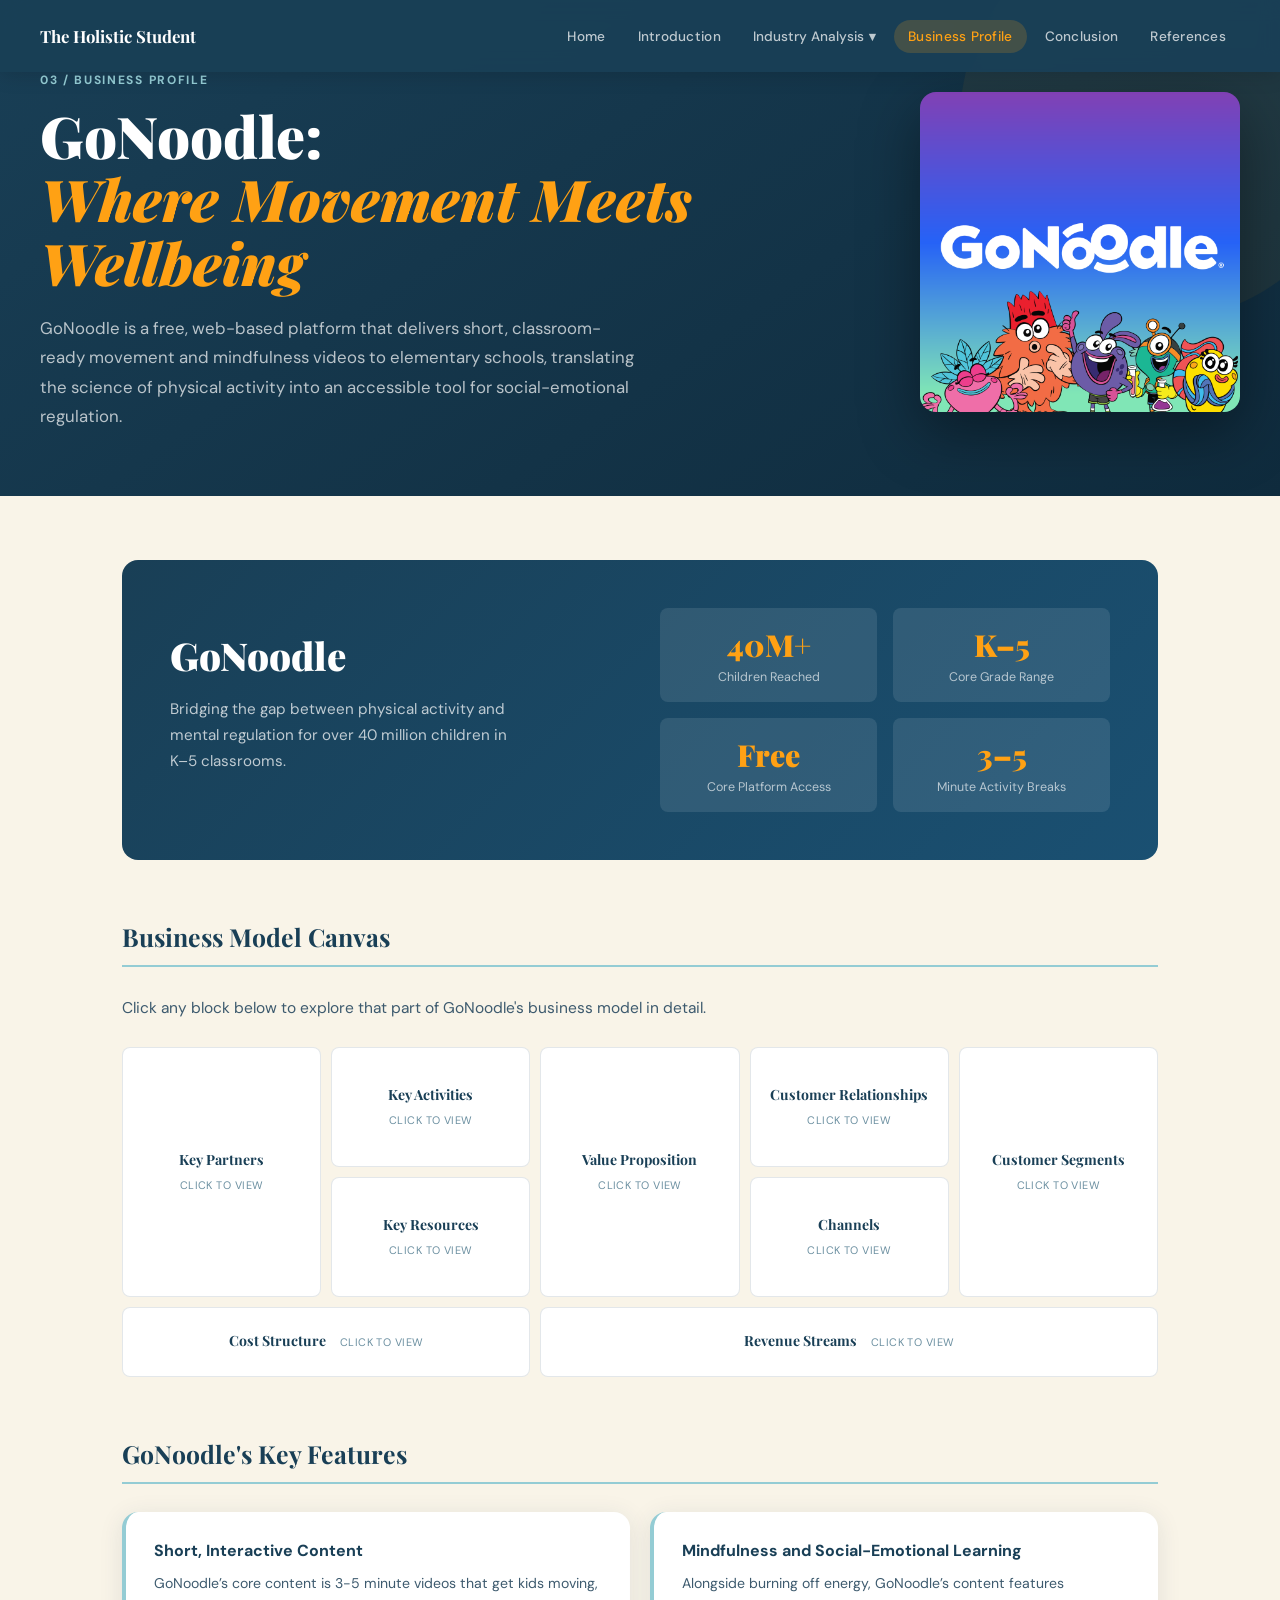
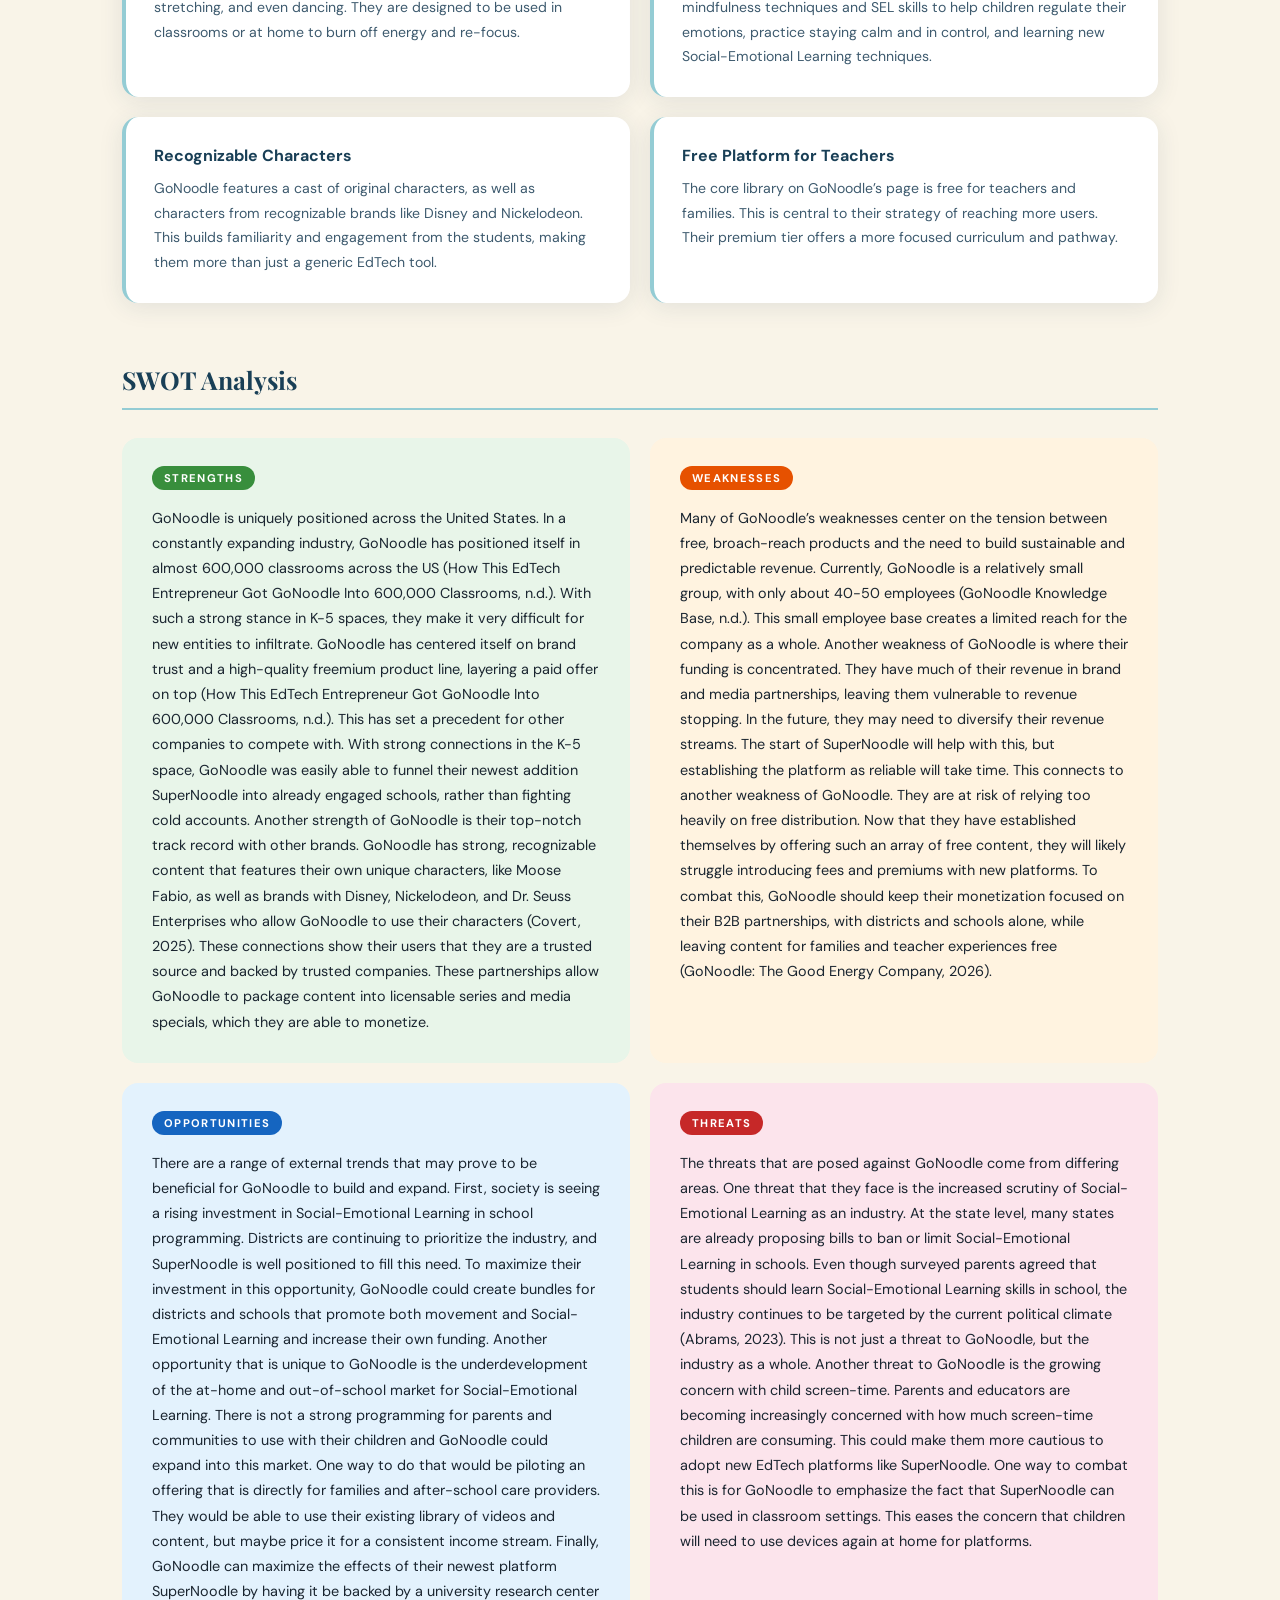
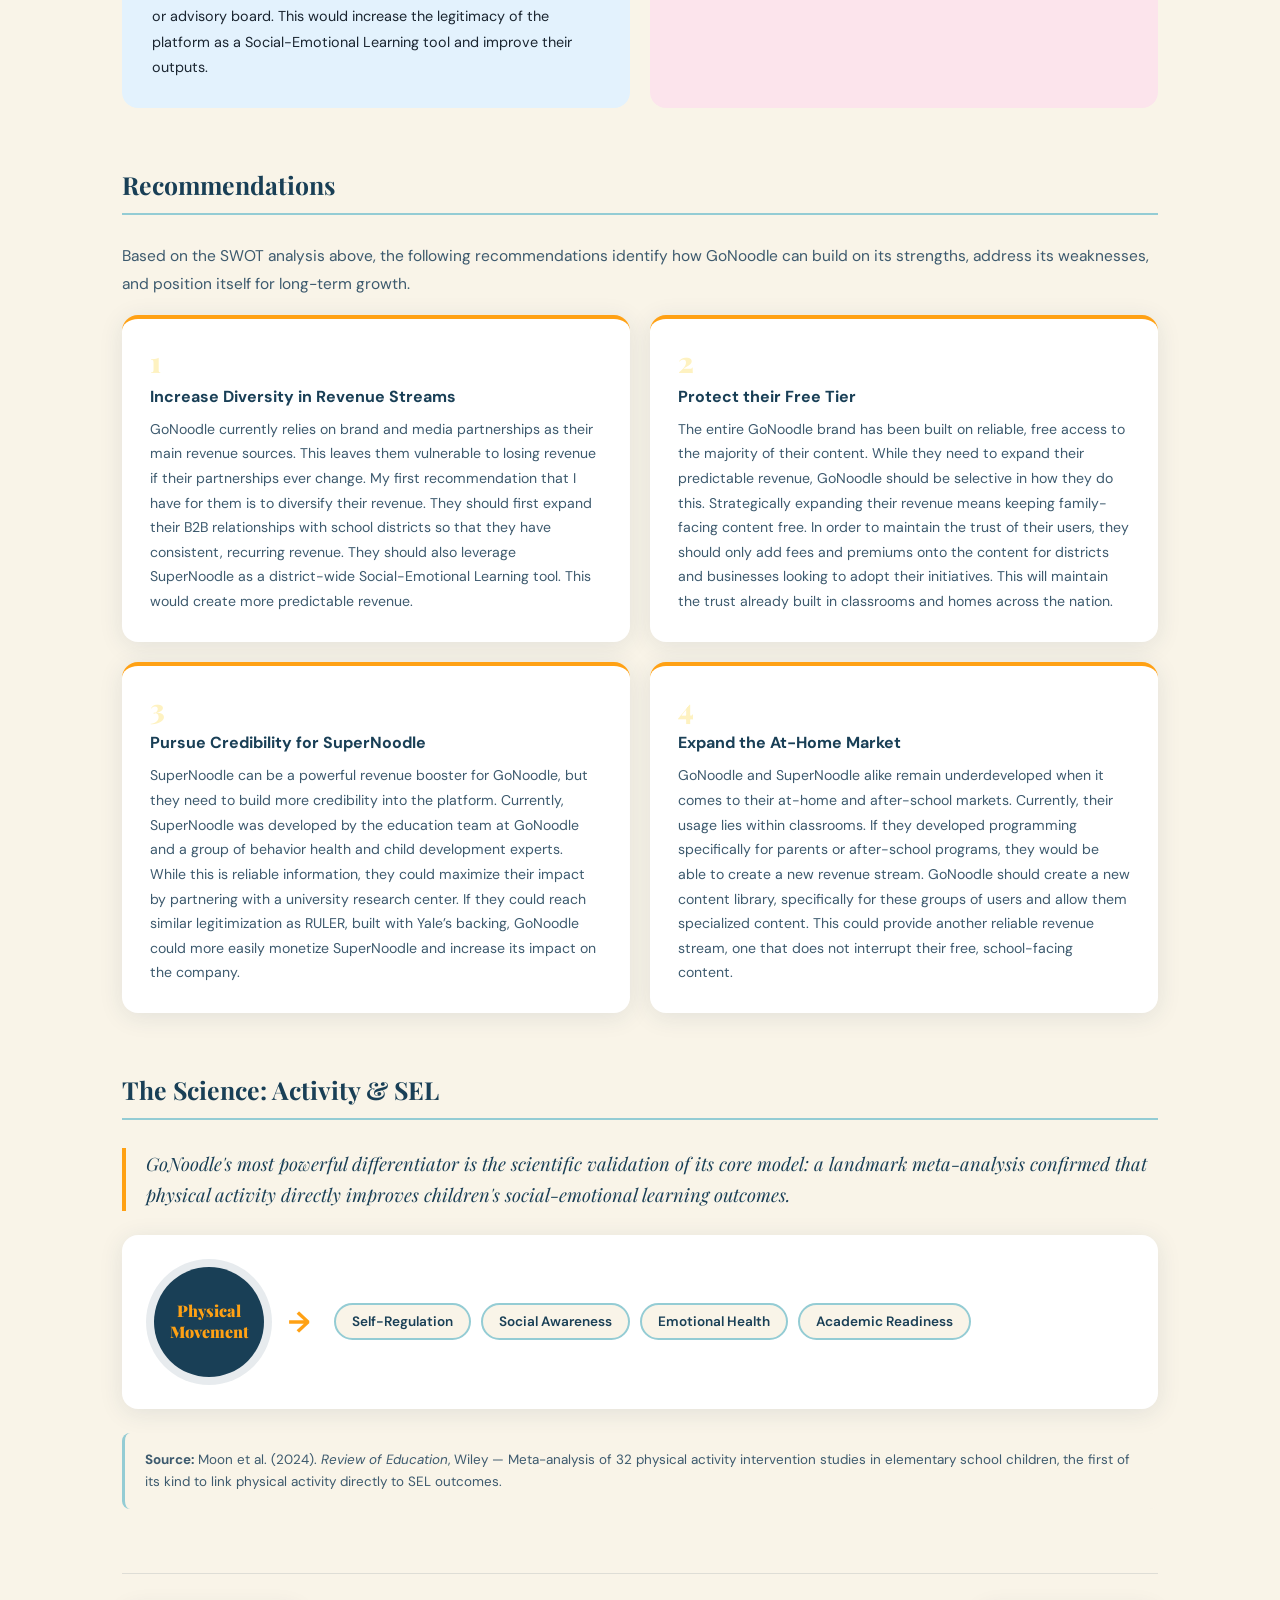
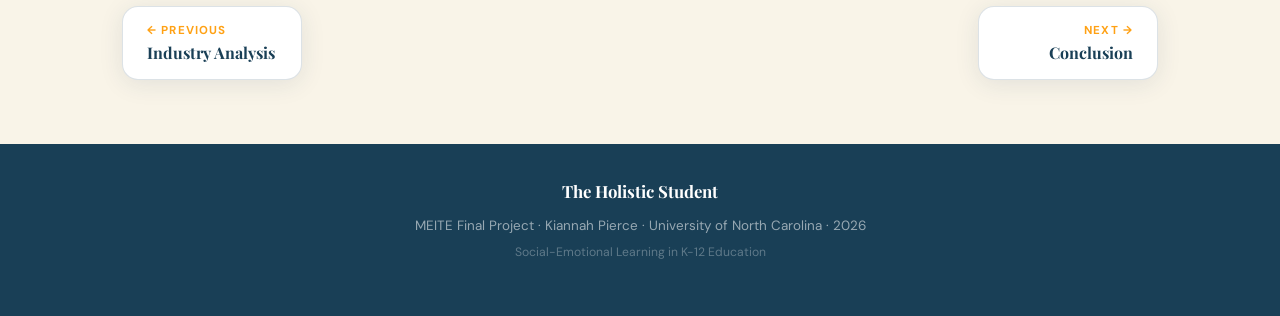
==== commit b9e2304c: "Update business.html" ====
--- a/business.html
+++ b/business.html
@@ -255,7 +255,7 @@
 
  <div class="profile-banner fade-in">
  <div>
- <div class="gn-logo">oNoodle</div>
+ <div class="gn-logo">GoNoodle</div>
  <p class="profile-tag">Bridging the gap between physical activity and mental regulation for over 40 million children in K&ndash;5 classrooms.</p>
  </div>
  <div class="pm-grid stagger-parent">
